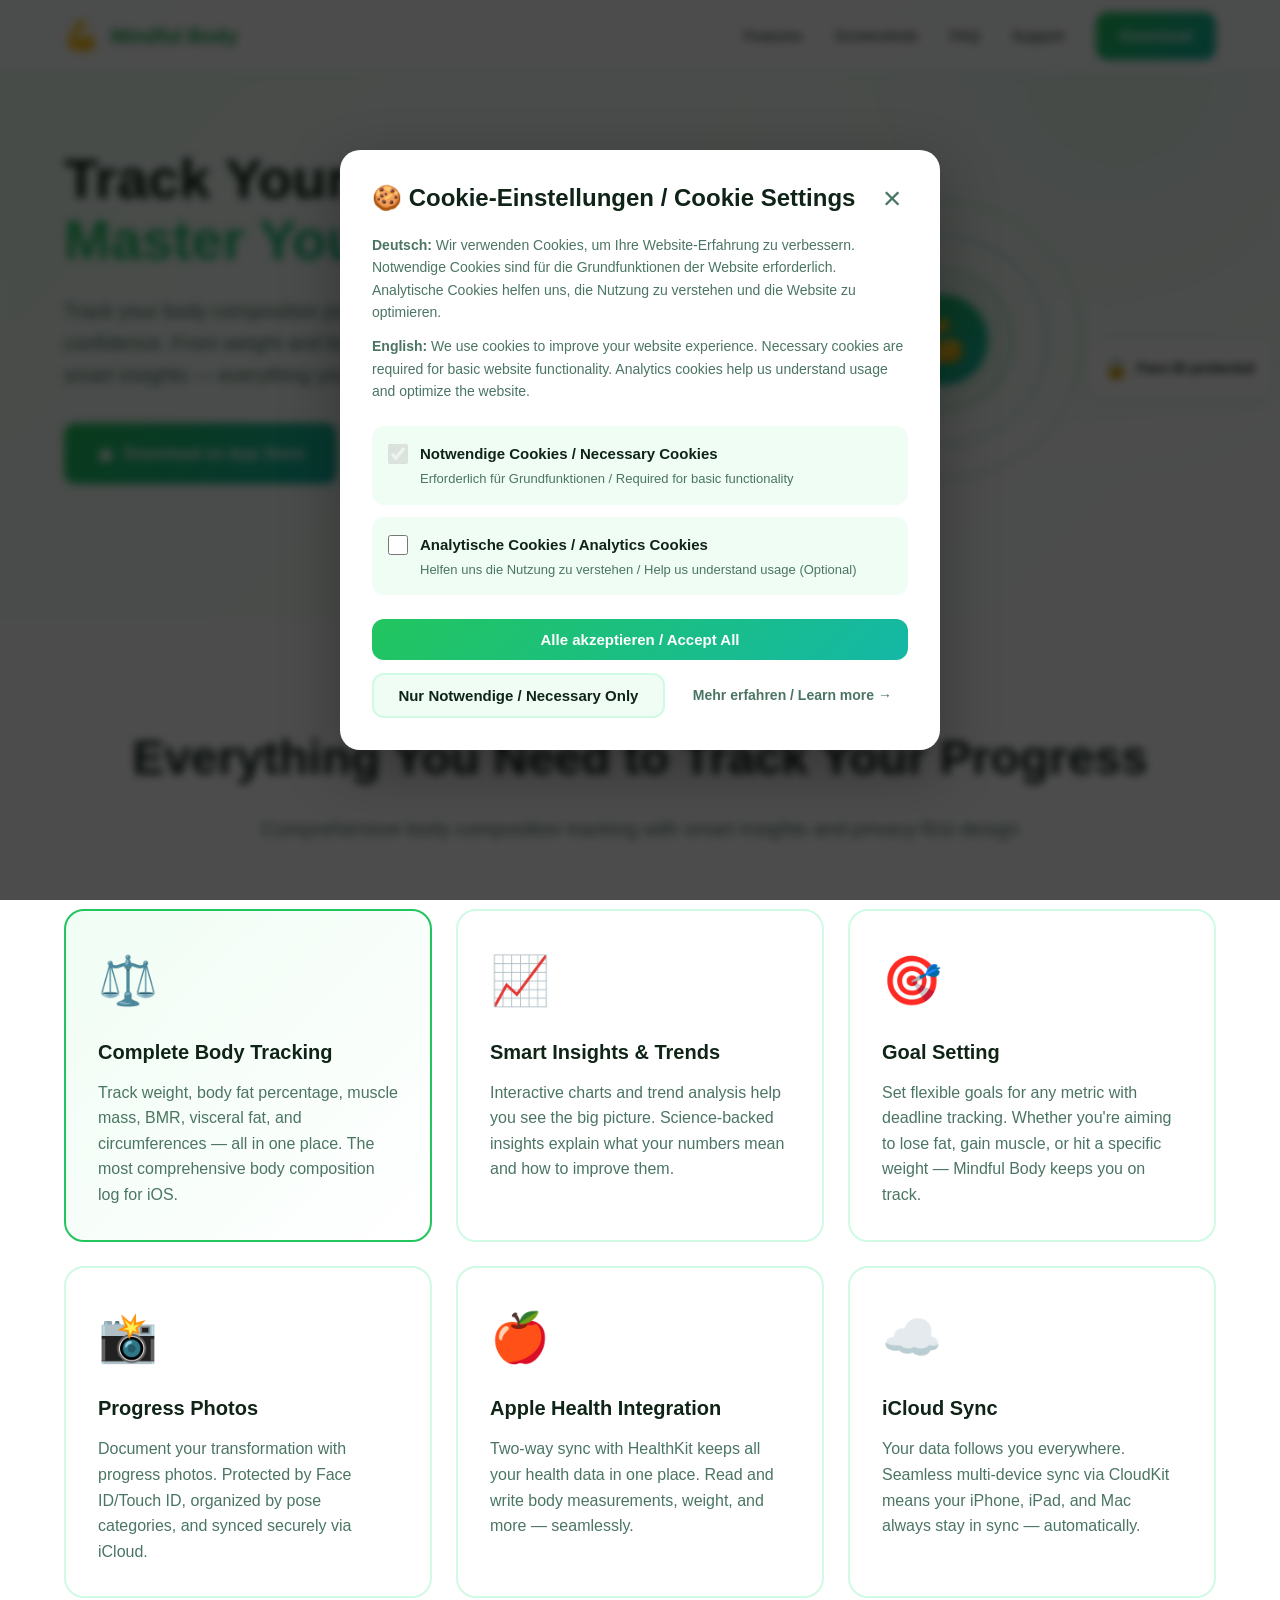
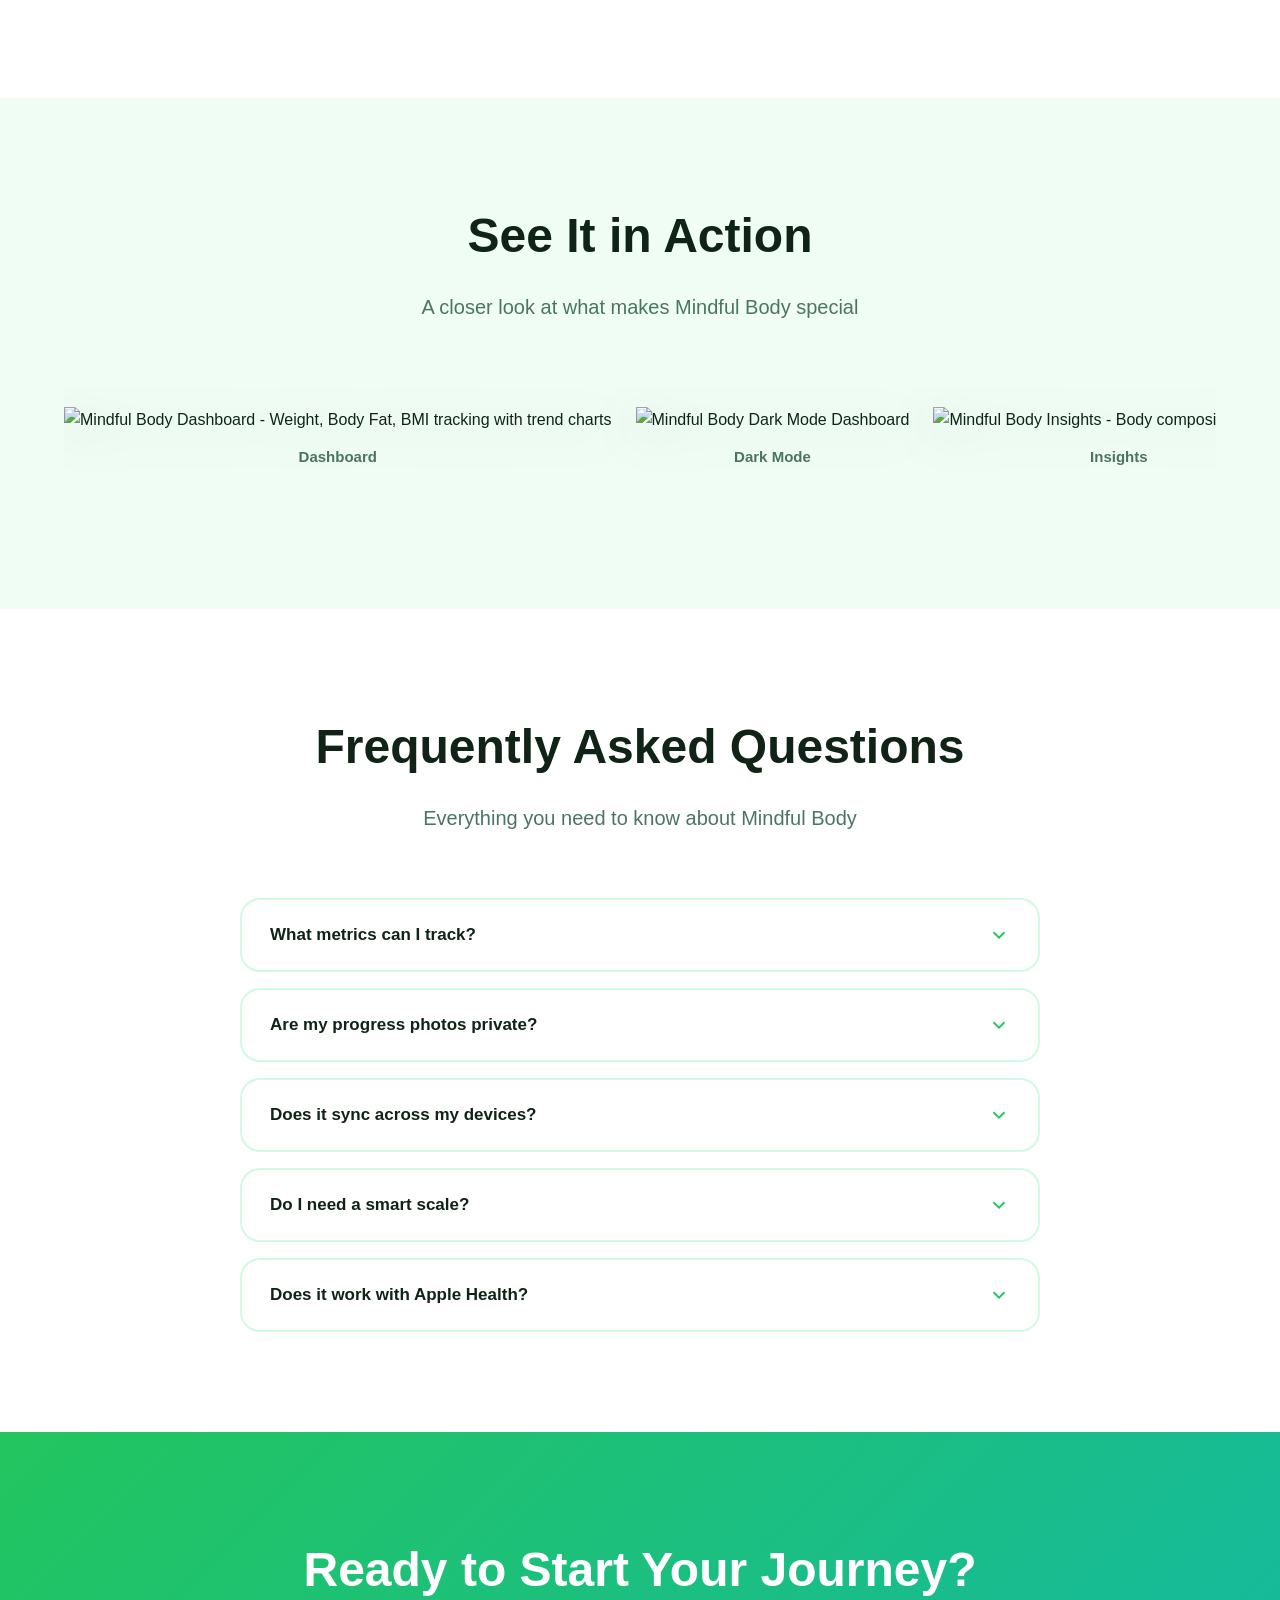
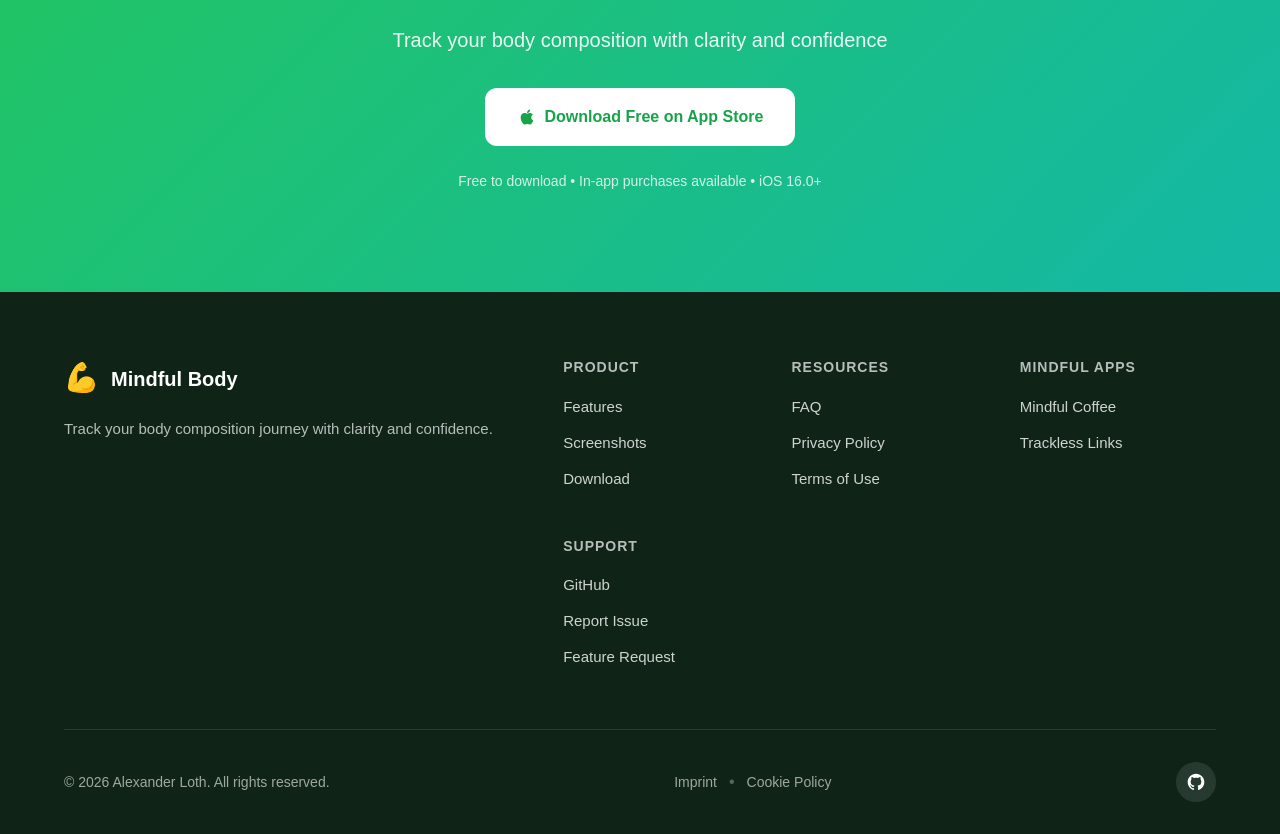
==== docs/index.html @ b42eee4e "Fix landing page screenshots: use raw.githubusercontent.com URLs" ====
<!DOCTYPE html>
<html lang="en">
<head>
    <meta charset="UTF-8">
    <meta name="viewport" content="width=device-width, initial-scale=1.0">
    <meta name="description" content="Mindful Body - Track your body composition journey with clarity and confidence. Weight, body fat, muscle mass, progress photos, and Apple Health integration for iOS.">
    <meta name="keywords" content="body composition tracker, weight tracker, body fat tracker, muscle mass, BMR, visceral fat, progress photos, Apple Health, HealthKit, iOS app, fitness app">
    <meta name="author" content="Alexander Loth">
    
    <!-- Open Graph / Facebook -->
    <meta property="og:type" content="website">
    <meta property="og:url" content="https://github.com/aloth/mindful-body">
    <meta property="og:title" content="Mindful Body - Body Composition Tracker for iOS">
    <meta property="og:description" content="Track your body composition journey with clarity and confidence. Weight, body fat, muscle mass, progress photos, and Apple Health integration.">
    
    <!-- Twitter -->
    <meta property="twitter:card" content="summary_large_image">
    <meta property="twitter:url" content="https://github.com/aloth/mindful-body">
    <meta property="twitter:title" content="Mindful Body - Body Composition Tracker for iOS">
    <meta property="twitter:description" content="Track your body composition journey with clarity and confidence.">
    
    <!-- Apple -->
    <meta name="apple-mobile-web-app-capable" content="yes">
    <meta name="apple-mobile-web-app-status-bar-style" content="black-translucent">
    
    <title>Mindful Body - Body Composition Tracker for iOS</title>
    
    <link rel="stylesheet" href="styles.css">
</head>
<body>
    <!-- Navigation -->
    <nav class="navbar">
        <div class="container">
            <div class="nav-content">
                <div class="logo">
                    <span class="logo-icon">💪</span>
                    <span class="logo-text">Mindful Body</span>
                </div>
                <div class="nav-links">
                    <a href="#features" class="nav-link">Features</a>
                    <a href="#screenshots" class="nav-link">Screenshots</a>
                    <a href="#faq" class="nav-link">FAQ</a>
                    <a href="https://github.com/aloth/mindful-body/issues" class="nav-link" target="_blank">Support</a>
                    <a href="https://apps.apple.com/app/id6760477510" class="btn-primary" target="_blank">
                        Download
                    </a>
                </div>
                <button class="mobile-menu-toggle" aria-label="Toggle menu">
                    <span></span>
                    <span></span>
                    <span></span>
                </button>
            </div>
        </div>
    </nav>

    <!-- Hero Section -->
    <section class="hero">
        <div class="container">
            <div class="hero-content">
                <div class="hero-text">
                    <h1 class="hero-title">
                        Track Your Body,<br>
                        <span class="gradient-text">Master Your Health</span>
                    </h1>
                    <p class="hero-subtitle">
                        Track your body composition journey with clarity and confidence. From weight and body fat to progress photos and smart insights — everything you need to reach your goals.
                    </p>
                    <div class="hero-buttons">
                        <a href="https://apps.apple.com/app/id6760477510" class="btn-primary btn-large" target="_blank">
                            <svg class="apple-icon" viewBox="0 0 24 24" fill="currentColor">
                                <path d="M17.05 20.28c-.98.95-2.05.88-3.08.4-1.09-.5-2.08-.48-3.24 0-1.44.62-2.2.44-3.06-.4C2.79 15.25 3.51 7.59 9.05 7.31c1.35.07 2.29.74 3.08.8 1.18-.24 2.31-.93 3.57-.84 1.51.12 2.65.72 3.4 1.8-3.12 1.87-2.38 5.98.48 7.13-.57 1.5-1.31 2.99-2.54 4.09l.01-.01zM12.03 7.25c-.15-2.23 1.66-4.07 3.74-4.25.29 2.58-2.34 4.5-3.74 4.25z"/>
                            </svg>
                            Download on App Store
                        </a>
                        <a href="https://github.com/aloth/mindful-body" class="btn-secondary btn-large" target="_blank">
                            <svg class="github-icon" viewBox="0 0 24 24" fill="currentColor">
                                <path d="M12 2C6.477 2 2 6.477 2 12c0 4.42 2.865 8.17 6.839 9.49.5.092.682-.217.682-.482 0-.237-.008-.866-.013-1.7-2.782.603-3.369-1.34-3.369-1.34-.454-1.156-1.11-1.463-1.11-1.463-.908-.62.069-.608.069-.608 1.003.07 1.531 1.03 1.531 1.03.892 1.529 2.341 1.087 2.91.831.092-.646.35-1.086.636-1.336-2.22-.253-4.555-1.11-4.555-4.943 0-1.091.39-1.984 1.029-2.683-.103-.253-.446-1.27.098-2.647 0 0 .84-.269 2.75 1.025A9.578 9.578 0 0112 6.836c.85.004 1.705.114 2.504.336 1.909-1.294 2.747-1.025 2.747-1.025.546 1.377.203 2.394.1 2.647.64.699 1.028 1.592 1.028 2.683 0 3.842-2.339 4.687-4.566 4.935.359.309.678.919.678 1.852 0 1.336-.012 2.415-.012 2.743 0 .267.18.578.688.48C19.138 20.167 22 16.418 22 12c0-5.523-4.477-10-10-10z"/>
                            </svg>
                            View on GitHub
                        </a>
                    </div>
                </div>
                <div class="hero-visual">
                    <div class="hero-graphic">
                        <div class="graphic-ring ring-1"></div>
                        <div class="graphic-ring ring-2"></div>
                        <div class="graphic-ring ring-3"></div>
                        <div class="graphic-center">
                            <span class="graphic-emoji">💪</span>
                        </div>
                    </div>
                    <div class="floating-badge badge-1">
                        <span class="badge-icon">📊</span>
                        <span class="badge-text">Real-time tracking</span>
                    </div>
                    <div class="floating-badge badge-2">
                        <span class="badge-icon">🔒</span>
                        <span class="badge-text">Face ID protected</span>
                    </div>
                    <div class="floating-badge badge-3">
                        <span class="badge-icon">☁️</span>
                        <span class="badge-text">iCloud sync</span>
                    </div>
                </div>
            </div>
        </div>
    </section>

    <!-- Features Section -->
    <section id="features" class="features">
        <div class="container">
            <div class="section-header">
                <h2 class="section-title">Everything You Need to Track Your Progress</h2>
                <p class="section-subtitle">Comprehensive body composition tracking with smart insights and privacy-first design</p>
            </div>
            
            <div class="features-grid">
                <div class="feature-card featured">
                    <div class="feature-icon">⚖️</div>
                    <h3 class="feature-title">Complete Body Tracking</h3>
                    <p class="feature-description">Track weight, body fat percentage, muscle mass, BMR, visceral fat, and circumferences — all in one place. The most comprehensive body composition log for iOS.</p>
                </div>
                
                <div class="feature-card">
                    <div class="feature-icon">📈</div>
                    <h3 class="feature-title">Smart Insights & Trends</h3>
                    <p class="feature-description">Interactive charts and trend analysis help you see the big picture. Science-backed insights explain what your numbers mean and how to improve them.</p>
                </div>
                
                <div class="feature-card">
                    <div class="feature-icon">🎯</div>
                    <h3 class="feature-title">Goal Setting</h3>
                    <p class="feature-description">Set flexible goals for any metric with deadline tracking. Whether you're aiming to lose fat, gain muscle, or hit a specific weight — Mindful Body keeps you on track.</p>
                </div>
                
                <div class="feature-card">
                    <div class="feature-icon">📸</div>
                    <h3 class="feature-title">Progress Photos</h3>
                    <p class="feature-description">Document your transformation with progress photos. Protected by Face ID/Touch ID, organized by pose categories, and synced securely via iCloud.</p>
                </div>
                
                <div class="feature-card">
                    <div class="feature-icon">🍎</div>
                    <h3 class="feature-title">Apple Health Integration</h3>
                    <p class="feature-description">Two-way sync with HealthKit keeps all your health data in one place. Read and write body measurements, weight, and more — seamlessly.</p>
                </div>
                
                <div class="feature-card">
                    <div class="feature-icon">☁️</div>
                    <h3 class="feature-title">iCloud Sync</h3>
                    <p class="feature-description">Your data follows you everywhere. Seamless multi-device sync via CloudKit means your iPhone, iPad, and Mac always stay in sync — automatically.</p>
                </div>
            </div>
        </div>
    </section>

    <!-- Screenshots Section -->
    <section id="screenshots" class="screenshots">
        <div class="container">
            <div class="section-header">
                <h2 class="section-title">See It in Action</h2>
                <p class="section-subtitle">A closer look at what makes Mindful Body special</p>
            </div>
            
            <div class="screenshots-gallery">
                <div class="screenshot-item">
                    <img src="https://raw.githubusercontent.com/aloth/mindful-body/main/screenshots/mindful-body-dashboard-weight-body-fat-bmi-tracking.png" alt="Mindful Body Dashboard - Weight, Body Fat, BMI tracking with trend charts" loading="lazy">
                    <p class="screenshot-caption">Dashboard</p>
                </div>
                <div class="screenshot-item">
                    <img src="https://raw.githubusercontent.com/aloth/mindful-body/main/screenshots/mindful-body-dark-mode-dashboard-trend-charts.png" alt="Mindful Body Dark Mode Dashboard" loading="lazy">
                    <p class="screenshot-caption">Dark Mode</p>
                </div>
                <div class="screenshot-item">
                    <img src="https://raw.githubusercontent.com/aloth/mindful-body/main/screenshots/mindful-body-insights-body-composition-analysis.png" alt="Mindful Body Insights - Body composition analysis" loading="lazy">
                    <p class="screenshot-caption">Insights</p>
                </div>
                <div class="screenshot-item">
                    <img src="https://raw.githubusercontent.com/aloth/mindful-body/main/screenshots/mindful-body-log-weight-muscle-mass-circumferences.png" alt="Mindful Body Log - Track weight, body fat, muscle mass" loading="lazy">
                    <p class="screenshot-caption">Log</p>
                </div>
                <div class="screenshot-item">
                    <img src="https://raw.githubusercontent.com/aloth/mindful-body/main/screenshots/mindful-body-progress-photos-face-id-protected.png" alt="Mindful Body Progress Photos - Face ID protected" loading="lazy">
                    <p class="screenshot-caption">Progress</p>
                </div>
                <div class="screenshot-item">
                    <img src="https://raw.githubusercontent.com/aloth/mindful-body/main/screenshots/mindful-body-goals-target-tracking-achievements.png" alt="Mindful Body Goals - Set and track targets" loading="lazy">
                    <p class="screenshot-caption">Goals</p>
                </div>
            </div>
        </div>
    </section>

    <!-- FAQ Section -->
    <section id="faq" class="faq">
        <div class="container">
            <div class="section-header">
                <h2 class="section-title">Frequently Asked Questions</h2>
                <p class="section-subtitle">Everything you need to know about Mindful Body</p>
            </div>
            
            <div class="faq-list">
                <div class="faq-item">
                    <button class="faq-question" aria-expanded="false">
                        <span>What metrics can I track?</span>
                        <svg class="faq-icon" viewBox="0 0 24 24" fill="none" stroke="currentColor" stroke-width="2">
                            <path d="M6 9l6 6 6-6"/>
                        </svg>
                    </button>
                    <div class="faq-answer">
                        <p>Mindful Body supports a comprehensive set of body metrics: <strong>weight</strong>, <strong>body fat percentage</strong>, <strong>muscle mass</strong>, <strong>BMR (Basal Metabolic Rate)</strong>, <strong>visceral fat level</strong>, and <strong>body circumferences</strong> (waist, hips, chest, arms, legs, and more). You can log as many or as few as you like — the app works with any smart scale or manual entry.</p>
                    </div>
                </div>
                
                <div class="faq-item">
                    <button class="faq-question" aria-expanded="false">
                        <span>Are my progress photos private?</span>
                        <svg class="faq-icon" viewBox="0 0 24 24" fill="none" stroke="currentColor" stroke-width="2">
                            <path d="M6 9l6 6 6-6"/>
                        </svg>
                    </button>
                    <div class="faq-answer">
                        <p>Absolutely. Progress photos are protected by <strong>Face ID or Touch ID</strong> — you need to authenticate to view them. Photos are stored securely on your device and synced via your private iCloud account (CloudKit). They are <strong>never shared with third parties</strong> and never leave your personal iCloud storage.</p>
                    </div>
                </div>
                
                <div class="faq-item">
                    <button class="faq-question" aria-expanded="false">
                        <span>Does it sync across my devices?</span>
                        <svg class="faq-icon" viewBox="0 0 24 24" fill="none" stroke="currentColor" stroke-width="2">
                            <path d="M6 9l6 6 6-6"/>
                        </svg>
                    </button>
                    <div class="faq-answer">
                        <p>Yes! Mindful Body uses <strong>iCloud / CloudKit</strong> for seamless multi-device sync. All your measurements, goals, and photos stay in sync across your iPhone, iPad, and Mac automatically — as long as you're signed into the same Apple ID.</p>
                    </div>
                </div>
                
                <div class="faq-item">
                    <button class="faq-question" aria-expanded="false">
                        <span>Do I need a smart scale?</span>
                        <svg class="faq-icon" viewBox="0 0 24 24" fill="none" stroke="currentColor" stroke-width="2">
                            <path d="M6 9l6 6 6-6"/>
                        </svg>
                    </button>
                    <div class="faq-answer">
                        <p>No smart scale required! You can <strong>manually enter</strong> any metric directly in the app. If you do have a smart scale that syncs with Apple Health, Mindful Body can automatically read those measurements via HealthKit integration — making logging effortless.</p>
                    </div>
                </div>
                
                <div class="faq-item">
                    <button class="faq-question" aria-expanded="false">
                        <span>Does it work with Apple Health?</span>
                        <svg class="faq-icon" viewBox="0 0 24 24" fill="none" stroke="currentColor" stroke-width="2">
                            <path d="M6 9l6 6 6-6"/>
                        </svg>
                    </button>
                    <div class="faq-answer">
                        <p>Yes — Mindful Body has <strong>two-way HealthKit integration</strong>. It reads body measurements from Apple Health (great if your scale syncs there) and writes your logged data back to Apple Health, keeping your health ecosystem complete and up to date.</p>
                    </div>
                </div>
            </div>
        </div>
    </section>

    <!-- CTA Section -->
    <section class="cta">
        <div class="container">
            <div class="cta-content">
                <h2 class="cta-title">Ready to Start Your Journey?</h2>
                <p class="cta-subtitle">Track your body composition with clarity and confidence</p>
                <div class="cta-buttons">
                    <a href="https://apps.apple.com/app/id6760477510" class="btn-primary btn-large" target="_blank">
                        <svg class="apple-icon" viewBox="0 0 24 24" fill="currentColor">
                            <path d="M17.05 20.28c-.98.95-2.05.88-3.08.4-1.09-.5-2.08-.48-3.24 0-1.44.62-2.2.44-3.06-.4C2.79 15.25 3.51 7.59 9.05 7.31c1.35.07 2.29.74 3.08.8 1.18-.24 2.31-.93 3.57-.84 1.51.12 2.65.72 3.4 1.8-3.12 1.87-2.38 5.98.48 7.13-.57 1.5-1.31 2.99-2.54 4.09l.01-.01zM12.03 7.25c-.15-2.23 1.66-4.07 3.74-4.25.29 2.58-2.34 4.5-3.74 4.25z"/>
                        </svg>
                        Download Free on App Store
                    </a>
                </div>
                <p class="cta-note">Free to download • In-app purchases available • iOS 16.0+</p>
            </div>
        </div>
    </section>

    <!-- Footer -->
    <footer class="footer">
        <div class="container">
            <div class="footer-content">
                <div class="footer-brand">
                    <div class="footer-logo">
                        <span class="logo-icon">💪</span>
                        <span class="logo-text">Mindful Body</span>
                    </div>
                    <p class="footer-description">
                        Track your body composition journey with clarity and confidence.
                    </p>
                </div>
                
                <div class="footer-links">
                    <div class="footer-column">
                        <h4 class="footer-heading">Product</h4>
                        <a href="#features" class="footer-link">Features</a>
                        <a href="#screenshots" class="footer-link">Screenshots</a>
                        <a href="https://apps.apple.com/app/id6760477510" class="footer-link" target="_blank">Download</a>
                    </div>
                    
                    <div class="footer-column">
                        <h4 class="footer-heading">Resources</h4>
                        <a href="https://github.com/aloth/mindful-body/blob/main/FAQ.md" class="footer-link" target="_blank">FAQ</a>
                        <a href="https://github.com/aloth/mindful-body/blob/main/privacy_policy.md" class="footer-link" target="_blank">Privacy Policy</a>
                        <a href="https://github.com/aloth/mindful-body/blob/main/terms.md" class="footer-link" target="_blank">Terms of Use</a>
                    </div>
                    
                    <div class="footer-column">
                        <h4 class="footer-heading">Mindful Apps</h4>
                        <a href="https://github.com/aloth/mindful-coffee" class="footer-link" target="_blank">Mindful Coffee</a>
                        <a href="https://github.com/aloth/trackless-links" class="footer-link" target="_blank">Trackless Links</a>
                    </div>

                    <div class="footer-column">
                        <h4 class="footer-heading">Support</h4>
                        <a href="https://github.com/aloth/mindful-body" class="footer-link" target="_blank">GitHub</a>
                        <a href="https://github.com/aloth/mindful-body/issues" class="footer-link" target="_blank">Report Issue</a>
                        <a href="https://github.com/aloth/mindful-body/issues" class="footer-link" target="_blank">Feature Request</a>
                    </div>
                </div>
            </div>
            
            <div class="footer-bottom">
                <p class="footer-copyright">© 2026 Alexander Loth. All rights reserved.</p>
                <div class="footer-legal">
                    <a href="https://alexloth.com/impressum/" class="footer-link" target="_blank">Imprint</a>
                    <span class="footer-separator">•</span>
                    <a href="https://alexloth.com/cookie-policy-eu/" class="footer-link" target="_blank">Cookie Policy</a>
                </div>
                <div class="footer-social">
                    <a href="https://github.com/aloth/mindful-body" class="social-link" target="_blank" aria-label="GitHub">
                        <svg viewBox="0 0 24 24" fill="currentColor">
                            <path d="M12 2C6.477 2 2 6.477 2 12c0 4.42 2.865 8.17 6.839 9.49.5.092.682-.217.682-.482 0-.237-.008-.866-.013-1.7-2.782.603-3.369-1.34-3.369-1.34-.454-1.156-1.11-1.463-1.11-1.463-.908-.62.069-.608.069-.608 1.003.07 1.531 1.03 1.531 1.03.892 1.529 2.341 1.087 2.91.831.092-.646.35-1.086.636-1.336-2.22-.253-4.555-1.11-4.555-4.943 0-1.091.39-1.984 1.029-2.683-.103-.253-.446-1.27.098-2.647 0 0 .84-.269 2.75 1.025A9.578 9.578 0 0112 6.836c.85.004 1.705.114 2.504.336 1.909-1.294 2.747-1.025 2.747-1.025.546 1.377.203 2.394.1 2.647.64.699 1.028 1.592 1.028 2.683 0 3.842-2.339 4.687-4.566 4.935.359.309.678.919.678 1.852 0 1.336-.012 2.415-.012 2.743 0 .267.18.578.688.48C19.138 20.167 22 16.418 22 12c0-5.523-4.477-10-10-10z"/>
                        </svg>
                    </a>
                </div>
            </div>
        </div>
    </footer>

    <!-- Cookie Consent Banner (GDPR/TTDSG compliant) -->
    <div id="cookie-consent-banner" class="cookie-banner" style="display: none;">
        <div class="cookie-backdrop"></div>
        <div class="cookie-content">
            <div class="cookie-header">
                <h3 class="cookie-title">🍪 Cookie-Einstellungen / Cookie Settings</h3>
                <button class="cookie-close" onclick="closeCookieBanner()" aria-label="Close">×</button>
            </div>
            
            <div class="cookie-description">
                <p><strong>Deutsch:</strong> Wir verwenden Cookies, um Ihre Website-Erfahrung zu verbessern. Notwendige Cookies sind für die Grundfunktionen der Website erforderlich. Analytische Cookies helfen uns, die Nutzung zu verstehen und die Website zu optimieren.</p>
                <p><strong>English:</strong> We use cookies to improve your website experience. Necessary cookies are required for basic website functionality. Analytics cookies help us understand usage and optimize the website.</p>
            </div>
            
            <div class="cookie-options">
                <div class="cookie-option">
                    <label class="cookie-label">
                        <input type="checkbox" id="necessary-cookies" checked disabled>
                        <div class="cookie-option-content">
                            <span class="cookie-option-title">Notwendige Cookies / Necessary Cookies</span>
                            <span class="cookie-option-desc">Erforderlich für Grundfunktionen / Required for basic functionality</span>
                        </div>
                    </label>
                </div>
                
                <div class="cookie-option">
                    <label class="cookie-label">
                        <input type="checkbox" id="analytics-cookies">
                        <div class="cookie-option-content">
                            <span class="cookie-option-title">Analytische Cookies / Analytics Cookies</span>
                            <span class="cookie-option-desc">Helfen uns die Nutzung zu verstehen / Help us understand usage (Optional)</span>
                        </div>
                    </label>
                </div>
            </div>
            
            <div class="cookie-buttons">
                <button onclick="acceptAllCookies()" class="btn-primary cookie-btn">
                    Alle akzeptieren / Accept All
                </button>
                <button onclick="acceptNecessaryOnly()" class="btn-secondary cookie-btn">
                    Nur Notwendige / Necessary Only
                </button>
                <a href="https://alexloth.com/cookie-policy-eu/" target="_blank" class="btn-text cookie-btn">
                    Mehr erfahren / Learn more →
                </a>
            </div>
        </div>
    </div>

    <script src="script.js"></script>
</body>
</html>
---- docs/styles.css ----
/* Reset and Base Styles */
* {
    margin: 0;
    padding: 0;
    box-sizing: border-box;
}

/* Self-hosted fonts for GDPR compliance */
@font-face {
    font-family: 'Inter';
    src: url('fonts/Inter-Regular.woff2') format('woff2');
    font-weight: 400;
    font-style: normal;
    font-display: swap;
}

@font-face {
    font-family: 'Inter';
    src: url('fonts/Inter-Medium.woff2') format('woff2');
    font-weight: 500;
    font-style: normal;
    font-display: swap;
}

@font-face {
    font-family: 'Inter';
    src: url('fonts/Inter-SemiBold.woff2') format('woff2');
    font-weight: 600;
    font-style: normal;
    font-display: swap;
}

@font-face {
    font-family: 'Inter';
    src: url('fonts/Inter-Bold.woff2') format('woff2');
    font-weight: 700;
    font-style: normal;
    font-display: swap;
}

:root {
    --color-primary: #22c55e;
    --color-primary-light: #4ade80;
    --color-primary-dark: #16a34a;
    --color-secondary: #14b8a6;
    --color-secondary-dark: #0d9488;
    --color-accent: #10b981;
    --color-bg: #FFFFFF;
    --color-bg-alt: #F0FDF4;
    --color-text: #0f2417;
    --color-text-light: #4b7563;
    --color-border: #D1FAE5;
    --color-success: #22c55e;
    --font-primary: 'Inter', -apple-system, BlinkMacSystemFont, 'Segoe UI', sans-serif;
    --shadow-sm: 0 2px 8px rgba(34, 197, 94, 0.08);
    --shadow-md: 0 4px 16px rgba(34, 197, 94, 0.12);
    --shadow-lg: 0 8px 32px rgba(34, 197, 94, 0.16);
    --radius-sm: 8px;
    --radius-md: 12px;
    --radius-lg: 20px;
    --transition: all 0.3s cubic-bezier(0.4, 0, 0.2, 1);
}

body {
    font-family: var(--font-primary);
    color: var(--color-text);
    background: var(--color-bg);
    line-height: 1.6;
    overflow-x: hidden;
}

.container {
    max-width: 1200px;
    margin: 0 auto;
    padding: 0 24px;
}

/* Navigation */
.navbar {
    position: fixed;
    top: 0;
    left: 0;
    right: 0;
    background: rgba(255, 255, 255, 0.8);
    backdrop-filter: blur(20px);
    -webkit-backdrop-filter: blur(20px);
    border-bottom: 1px solid var(--color-border);
    z-index: 1000;
    transition: var(--transition);
}

.navbar.scrolled {
    background: rgba(255, 255, 255, 0.95);
    box-shadow: var(--shadow-sm);
}

.nav-content {
    display: flex;
    align-items: center;
    justify-content: space-between;
    height: 72px;
}

.logo {
    display: flex;
    align-items: center;
    gap: 12px;
    font-size: 20px;
    font-weight: 700;
    color: var(--color-primary-dark);
    text-decoration: none;
}

.logo-icon {
    font-size: 28px;
}

.nav-links {
    display: flex;
    align-items: center;
    gap: 32px;
}

.nav-link {
    color: var(--color-text);
    text-decoration: none;
    font-weight: 500;
    font-size: 15px;
    transition: var(--transition);
}

.nav-link:hover {
    color: var(--color-primary-dark);
}

.mobile-menu-toggle {
    display: none;
    flex-direction: column;
    gap: 5px;
    background: none;
    border: none;
    cursor: pointer;
    padding: 8px;
}

.mobile-menu-toggle span {
    display: block;
    width: 24px;
    height: 2px;
    background: var(--color-text);
    border-radius: 2px;
    transition: var(--transition);
}

/* Buttons */
.btn-primary,
.btn-secondary,
.btn-text {
    display: inline-flex;
    align-items: center;
    justify-content: center;
    gap: 8px;
    padding: 12px 24px;
    border-radius: var(--radius-md);
    font-weight: 600;
    font-size: 15px;
    text-decoration: none;
    transition: var(--transition);
    cursor: pointer;
    border: none;
}

.btn-primary {
    background: linear-gradient(135deg, var(--color-primary) 0%, var(--color-secondary) 100%);
    color: white;
}

.btn-primary:hover {
    background: linear-gradient(135deg, var(--color-primary-dark) 0%, var(--color-secondary-dark) 100%);
    transform: translateY(-2px);
    box-shadow: var(--shadow-md);
}

.btn-secondary {
    background: var(--color-bg-alt);
    color: var(--color-text);
    border: 2px solid var(--color-border);
}

.btn-secondary:hover {
    background: white;
    border-color: var(--color-primary);
    color: var(--color-primary-dark);
}

.btn-text {
    background: none;
    color: var(--color-primary-dark);
    padding: 12px 0;
}

.btn-text:hover {
    color: var(--color-secondary-dark);
}

.btn-large {
    padding: 16px 32px;
    font-size: 16px;
}

.apple-icon,
.github-icon {
    width: 20px;
    height: 20px;
}

/* Hero Section */
.hero {
    padding: 140px 0 80px;
    background: linear-gradient(135deg, var(--color-bg-alt) 0%, var(--color-bg) 100%);
    position: relative;
    overflow: hidden;
}

.hero::before {
    content: '';
    position: absolute;
    top: -50%;
    right: -20%;
    width: 800px;
    height: 800px;
    background: radial-gradient(circle, rgba(34, 197, 94, 0.07) 0%, transparent 70%);
    border-radius: 50%;
}

.hero-content {
    display: grid;
    grid-template-columns: 1fr 1fr;
    gap: 60px;
    align-items: center;
}

.hero-title {
    font-size: 56px;
    font-weight: 800;
    line-height: 1.1;
    margin-bottom: 24px;
    color: var(--color-text);
}

.gradient-text {
    background: linear-gradient(135deg, var(--color-primary) 0%, var(--color-secondary) 100%);
    -webkit-background-clip: text;
    -webkit-text-fill-color: transparent;
    background-clip: text;
}

.hero-subtitle {
    font-size: 20px;
    color: var(--color-text-light);
    margin-bottom: 32px;
    line-height: 1.6;
}

.hero-buttons {
    display: flex;
    gap: 16px;
    margin-bottom: 48px;
    flex-wrap: wrap;
}

/* Hero Visual - Animated Graphic */
.hero-visual {
    position: relative;
    display: flex;
    justify-content: center;
    align-items: center;
    min-height: 400px;
}

.hero-graphic {
    position: relative;
    width: 280px;
    height: 280px;
    display: flex;
    align-items: center;
    justify-content: center;
}

.graphic-ring {
    position: absolute;
    border-radius: 50%;
    border: 2px solid;
    animation: rotate 12s linear infinite;
}

.ring-1 {
    width: 280px;
    height: 280px;
    border-color: rgba(34, 197, 94, 0.25);
    animation-duration: 16s;
}

.ring-2 {
    width: 210px;
    height: 210px;
    border-color: rgba(20, 184, 166, 0.3);
    animation-duration: 12s;
    animation-direction: reverse;
}

.ring-3 {
    width: 140px;
    height: 140px;
    border-color: rgba(34, 197, 94, 0.4);
    animation-duration: 8s;
}

@keyframes rotate {
    from { transform: rotate(0deg); }
    to { transform: rotate(360deg); }
}

.graphic-center {
    width: 90px;
    height: 90px;
    background: linear-gradient(135deg, var(--color-primary) 0%, var(--color-secondary) 100%);
    border-radius: 50%;
    display: flex;
    align-items: center;
    justify-content: center;
    box-shadow: 0 0 40px rgba(34, 197, 94, 0.35);
    animation: pulse-glow 3s ease-in-out infinite;
    z-index: 1;
}

.graphic-emoji {
    font-size: 40px;
}

@keyframes pulse-glow {
    0%, 100% { box-shadow: 0 0 40px rgba(34, 197, 94, 0.35); transform: scale(1); }
    50% { box-shadow: 0 0 60px rgba(34, 197, 94, 0.55); transform: scale(1.05); }
}

.floating-badge {
    position: absolute;
    display: flex;
    align-items: center;
    gap: 8px;
    padding: 12px 16px;
    background: white;
    border-radius: var(--radius-md);
    box-shadow: var(--shadow-md);
    font-size: 14px;
    font-weight: 600;
    animation: bounce 3s ease-in-out infinite;
}

.badge-1 {
    top: 10%;
    left: -10%;
    animation-delay: 0s;
}

.badge-2 {
    top: 50%;
    right: -10%;
    animation-delay: 1s;
}

.badge-3 {
    bottom: 15%;
    left: -5%;
    animation-delay: 2s;
}

@keyframes bounce {
    0%, 100% { transform: translateY(0); }
    50% { transform: translateY(-10px); }
}

.badge-icon {
    font-size: 20px;
}

/* Features Section */
.features {
    padding: 100px 0;
}

.section-header {
    text-align: center;
    margin-bottom: 64px;
}

.section-title {
    font-size: 48px;
    font-weight: 800;
    margin-bottom: 16px;
    color: var(--color-text);
}

.section-subtitle {
    font-size: 20px;
    color: var(--color-text-light);
}

.features-grid {
    display: grid;
    grid-template-columns: repeat(auto-fit, minmax(320px, 1fr));
    gap: 24px;
}

.feature-card {
    background: white;
    padding: 32px;
    border-radius: var(--radius-lg);
    border: 2px solid var(--color-border);
    transition: var(--transition);
    position: relative;
}

.feature-card:hover {
    transform: translateY(-8px);
    box-shadow: var(--shadow-lg);
    border-color: var(--color-primary);
}

.feature-card.featured {
    background: linear-gradient(135deg, var(--color-bg-alt) 0%, white 100%);
    border-color: var(--color-primary);
}

.feature-icon {
    font-size: 48px;
    margin-bottom: 16px;
}

.feature-title {
    font-size: 20px;
    font-weight: 700;
    margin-bottom: 12px;
    color: var(--color-text);
}

.feature-description {
    color: var(--color-text-light);
    line-height: 1.6;
}

/* Screenshots Section */
.screenshots {
    padding: 100px 0;
    background: var(--color-bg-alt);
}

.screenshots-gallery {
    display: flex;
    gap: 24px;
    overflow-x: auto;
    scroll-snap-type: x mandatory;
    padding: 20px 0 40px;
    -webkit-overflow-scrolling: touch;
}

.screenshots-gallery::-webkit-scrollbar {
    height: 8px;
}

.screenshots-gallery::-webkit-scrollbar-track {
    background: var(--color-border);
    border-radius: 4px;
}

.screenshots-gallery::-webkit-scrollbar-thumb {
    background: var(--color-primary);
    border-radius: 4px;
}

.screenshot-item {
    flex: 0 0 auto;
    scroll-snap-align: center;
    text-align: center;
}

.screenshot-item img {
    width: 260px;
    height: auto;
    filter: drop-shadow(0 8px 24px rgba(0, 0, 0, 0.15));
    transition: transform 0.3s ease;
}

.screenshot-item img:hover {
    transform: scale(1.03);
}

.screenshot-caption {
    margin-top: 12px;
    font-size: 15px;
    font-weight: 600;
    color: var(--color-text-light);
}

/* FAQ Section */
.faq {
    padding: 100px 0;
}

.faq-list {
    max-width: 800px;
    margin: 0 auto;
    display: flex;
    flex-direction: column;
    gap: 16px;
}

.faq-item {
    background: white;
    border: 2px solid var(--color-border);
    border-radius: var(--radius-lg);
    overflow: hidden;
    transition: var(--transition);
}

.faq-item:hover {
    border-color: var(--color-primary);
    box-shadow: var(--shadow-sm);
}

.faq-item.open {
    border-color: var(--color-primary);
    box-shadow: var(--shadow-md);
}

.faq-question {
    width: 100%;
    display: flex;
    align-items: center;
    justify-content: space-between;
    padding: 24px 28px;
    background: none;
    border: none;
    cursor: pointer;
    text-align: left;
    font-size: 17px;
    font-weight: 600;
    color: var(--color-text);
    gap: 16px;
    transition: var(--transition);
}

.faq-question:hover {
    color: var(--color-primary-dark);
}

.faq-icon {
    width: 22px;
    height: 22px;
    flex-shrink: 0;
    color: var(--color-primary);
    transition: transform 0.3s ease;
}

.faq-item.open .faq-icon {
    transform: rotate(180deg);
}

.faq-answer {
    display: none;
    padding: 0 28px 24px;
}

.faq-item.open .faq-answer {
    display: block;
}

.faq-answer p {
    color: var(--color-text-light);
    line-height: 1.7;
    font-size: 16px;
}

/* CTA Section */
.cta {
    padding: 100px 0;
    background: linear-gradient(135deg, var(--color-primary) 0%, var(--color-secondary) 100%);
    color: white;
}

.cta-content {
    text-align: center;
    max-width: 800px;
    margin: 0 auto;
}

.cta-title {
    font-size: 48px;
    font-weight: 800;
    margin-bottom: 16px;
}

.cta-subtitle {
    font-size: 20px;
    margin-bottom: 32px;
    opacity: 0.9;
}

.cta-buttons {
    display: flex;
    justify-content: center;
    gap: 16px;
    margin-bottom: 24px;
}

.cta .btn-primary {
    background: white;
    color: var(--color-primary-dark);
}

.cta .btn-primary:hover {
    background: var(--color-bg-alt);
    transform: translateY(-4px);
}

.cta-note {
    font-size: 14px;
    opacity: 0.8;
}

/* Footer */
.footer {
    background: var(--color-text);
    color: white;
    padding: 64px 0 32px;
}

.footer-content {
    display: grid;
    grid-template-columns: 2fr 3fr;
    gap: 64px;
    margin-bottom: 48px;
}

.footer-logo {
    display: flex;
    align-items: center;
    gap: 12px;
    font-size: 20px;
    font-weight: 700;
    margin-bottom: 16px;
}

.footer-description {
    color: rgba(255, 255, 255, 0.7);
    font-size: 15px;
}

.footer-links {
    display: grid;
    grid-template-columns: repeat(3, 1fr);
    gap: 32px;
}

.footer-heading {
    font-size: 14px;
    font-weight: 700;
    text-transform: uppercase;
    letter-spacing: 1px;
    margin-bottom: 16px;
    opacity: 0.7;
}

.footer-link {
    display: block;
    color: rgba(255, 255, 255, 0.8);
    text-decoration: none;
    font-size: 15px;
    margin-bottom: 12px;
    transition: var(--transition);
}

.footer-link:hover {
    color: white;
    padding-left: 4px;
}

.footer-bottom {
    display: flex;
    justify-content: space-between;
    align-items: center;
    padding-top: 32px;
    border-top: 1px solid rgba(255, 255, 255, 0.1);
    gap: 24px;
}

.footer-copyright {
    color: rgba(255, 255, 255, 0.6);
    font-size: 14px;
}

.footer-legal {
    display: flex;
    align-items: center;
    gap: 12px;
}

.footer-legal .footer-link {
    color: rgba(255, 255, 255, 0.6);
    font-size: 14px;
    text-decoration: none;
    transition: var(--transition);
    margin-bottom: 0;
}

.footer-legal .footer-link:hover {
    color: white;
    padding-left: 0;
}

.footer-separator {
    color: rgba(255, 255, 255, 0.3);
    user-select: none;
    display: inline-flex;
    align-items: center;
    justify-content: center;
    line-height: 1;
}

.footer-social {
    display: flex;
    gap: 16px;
}

.social-link {
    width: 40px;
    height: 40px;
    display: flex;
    align-items: center;
    justify-content: center;
    background: rgba(255, 255, 255, 0.1);
    border-radius: 50%;
    color: white;
    transition: var(--transition);
}

.social-link:hover {
    background: rgba(255, 255, 255, 0.2);
    transform: translateY(-2px);
}

.social-link svg {
    width: 20px;
    height: 20px;
}

/* Responsive Design */
@media (max-width: 1024px) {
    .hero-content {
        grid-template-columns: 1fr;
        text-align: center;
    }
    
    .hero-visual {
        order: -1;
        min-height: 320px;
    }
    
    .hero-buttons {
        justify-content: center;
    }
    
    .footer-content {
        grid-template-columns: 1fr;
    }
}

@media (max-width: 768px) {
    .nav-links {
        display: none;
    }
    
    .mobile-menu-toggle {
        display: flex;
    }
    
    .hero-title {
        font-size: 40px;
    }
    
    .section-title {
        font-size: 36px;
    }
    
    .features-grid {
        grid-template-columns: 1fr;
    }
    
    .floating-badge {
        display: none;
    }
    
    .hero-buttons {
        flex-direction: column;
    }
    
    .btn-large {
        width: 100%;
    }
    
    .footer-links {
        grid-template-columns: 1fr;
    }
    
    .footer-bottom {
        flex-direction: column;
        gap: 16px;
        text-align: center;
    }
    
    .footer-legal {
        justify-content: center;
    }
    
    .screenshot-item img {
        width: 200px;
    }
    
    .hero-graphic {
        width: 220px;
        height: 220px;
    }
    
    .ring-1 { width: 220px; height: 220px; }
    .ring-2 { width: 165px; height: 165px; }
    .ring-3 { width: 110px; height: 110px; }
    
    .graphic-center {
        width: 72px;
        height: 72px;
    }
    
    .graphic-emoji {
        font-size: 32px;
    }
}

/* Animations */
@keyframes fadeIn {
    from {
        opacity: 0;
        transform: translateY(20px);
    }
    to {
        opacity: 1;
        transform: translateY(0);
    }
}

.fade-in {
    animation: fadeIn 0.6s ease-out;
}

/* ===================================
   COOKIE CONSENT BANNER (GDPR/TTDSG)
   =================================== */

.cookie-banner {
    position: fixed;
    top: 0;
    left: 0;
    width: 100%;
    height: 100%;
    z-index: 10000;
    display: flex;
    align-items: center;
    justify-content: center;
    padding: 20px;
}

.cookie-backdrop {
    position: absolute;
    top: 0;
    left: 0;
    width: 100%;
    height: 100%;
    background: rgba(0, 0, 0, 0.7);
    backdrop-filter: blur(4px);
    animation: fadeIn 0.3s ease-out;
}

.cookie-content {
    position: relative;
    background: white;
    border-radius: 20px;
    padding: 32px;
    max-width: 600px;
    width: 100%;
    max-height: 90vh;
    overflow-y: auto;
    box-shadow: 0 20px 60px rgba(0, 0, 0, 0.3);
    animation: slideUp 0.4s ease-out;
}

@keyframes slideUp {
    from {
        opacity: 0;
        transform: translateY(40px);
    }
    to {
        opacity: 1;
        transform: translateY(0);
    }
}

.cookie-header {
    display: flex;
    justify-content: space-between;
    align-items: flex-start;
    margin-bottom: 20px;
    gap: 16px;
}

.cookie-title {
    font-size: 24px;
    font-weight: 700;
    color: var(--color-text);
    margin: 0;
    line-height: 1.3;
}

.cookie-close {
    background: transparent;
    border: none;
    font-size: 32px;
    line-height: 1;
    color: var(--color-text-light);
    cursor: pointer;
    padding: 0;
    width: 32px;
    height: 32px;
    display: flex;
    align-items: center;
    justify-content: center;
    border-radius: 8px;
    transition: var(--transition);
    flex-shrink: 0;
}

.cookie-close:hover {
    background: var(--color-bg-alt);
    color: var(--color-text);
}

.cookie-description {
    margin-bottom: 24px;
}

.cookie-description p {
    margin-bottom: 12px;
    font-size: 14px;
    line-height: 1.6;
    color: var(--color-text-light);
}

.cookie-description p:last-child {
    margin-bottom: 0;
}

.cookie-options {
    display: flex;
    flex-direction: column;
    gap: 12px;
    margin-bottom: 24px;
}

.cookie-option {
    background: var(--color-bg-alt);
    border-radius: 12px;
    padding: 16px;
    transition: var(--transition);
}

.cookie-label {
    display: flex;
    align-items: flex-start;
    gap: 12px;
    cursor: pointer;
    width: 100%;
}

.cookie-label input[type="checkbox"] {
    margin-top: 2px;
    width: 20px;
    height: 20px;
    cursor: pointer;
    accent-color: var(--color-primary);
    flex-shrink: 0;
}

.cookie-label input[type="checkbox"]:disabled {
    cursor: not-allowed;
    opacity: 0.6;
}

.cookie-option-content {
    display: flex;
    flex-direction: column;
    gap: 4px;
    flex: 1;
}

.cookie-option-title {
    font-weight: 600;
    color: var(--color-text);
    font-size: 15px;
}

.cookie-option-desc {
    font-size: 13px;
    color: var(--color-text-light);
    line-height: 1.4;
}

.cookie-buttons {
    display: flex;
    flex-wrap: wrap;
    gap: 12px;
    align-items: center;
}

.cookie-btn {
    flex: 1 1 auto;
    min-width: 140px;
    text-align: center;
    white-space: nowrap;
}

.btn-text.cookie-btn {
    flex: 0 0 auto;
    padding: 12px 16px;
    color: var(--color-text-light);
    text-decoration: none;
    transition: var(--transition);
    border-radius: 8px;
    font-size: 14px;
}

.btn-text.cookie-btn:hover {
    color: var(--color-primary-dark);
    background: var(--color-bg-alt);
}

/* Cookie Banner Mobile Styles */
@media (max-width: 768px) {
    .cookie-content {
        padding: 24px;
        border-radius: 16px;
    }
    
    .cookie-title {
        font-size: 20px;
    }
    
    .cookie-buttons {
        flex-direction: column;
    }
    
    .cookie-btn {
        width: 100%;
        min-width: 100%;
    }
    
    .btn-text.cookie-btn {
        width: 100%;
    }
}

/* Accessibility */
@media (prefers-reduced-motion: reduce) {
    *,
    *::before,
    *::after {
        animation-duration: 0.01ms !important;
        animation-iteration-count: 1 !important;
        transition-duration: 0.01ms !important;
    }
}

/* Print Styles */
@media print {
    .navbar,
    .cta,
    .footer {
        display: none;
    }
}
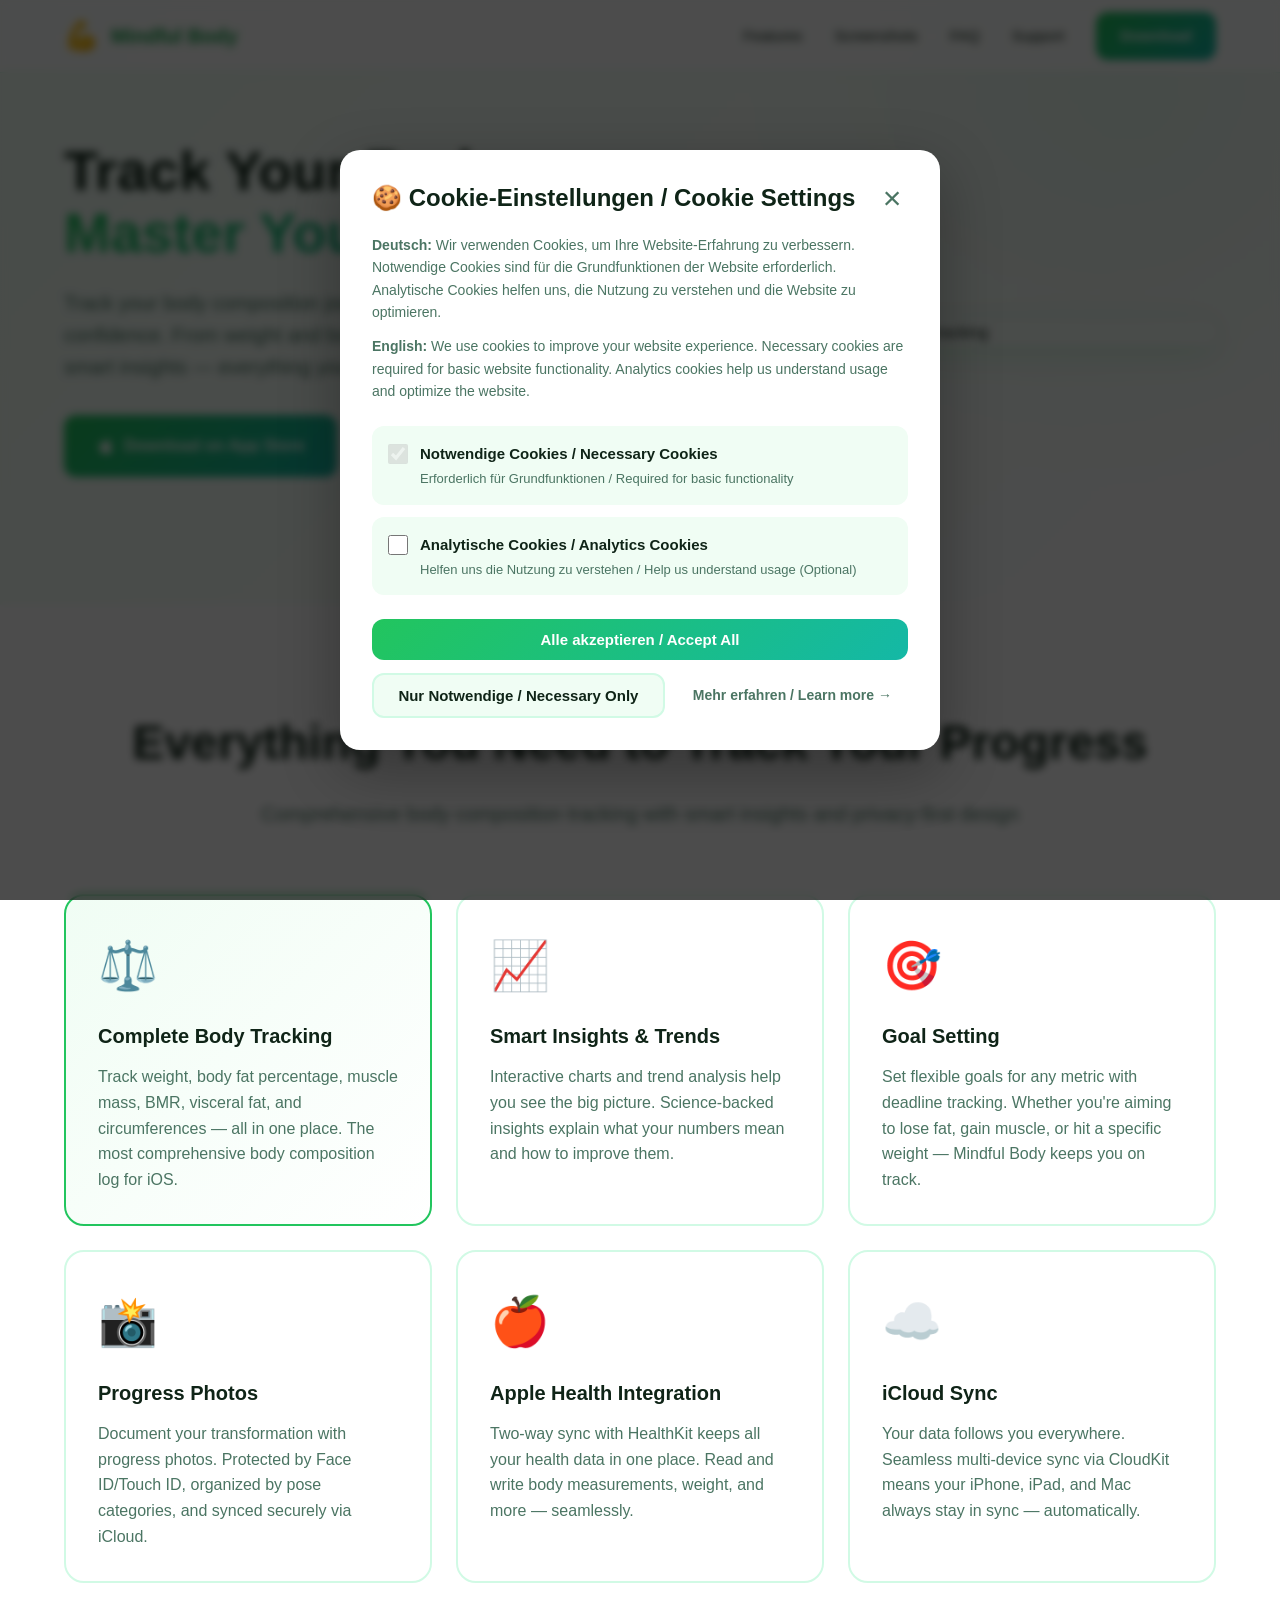
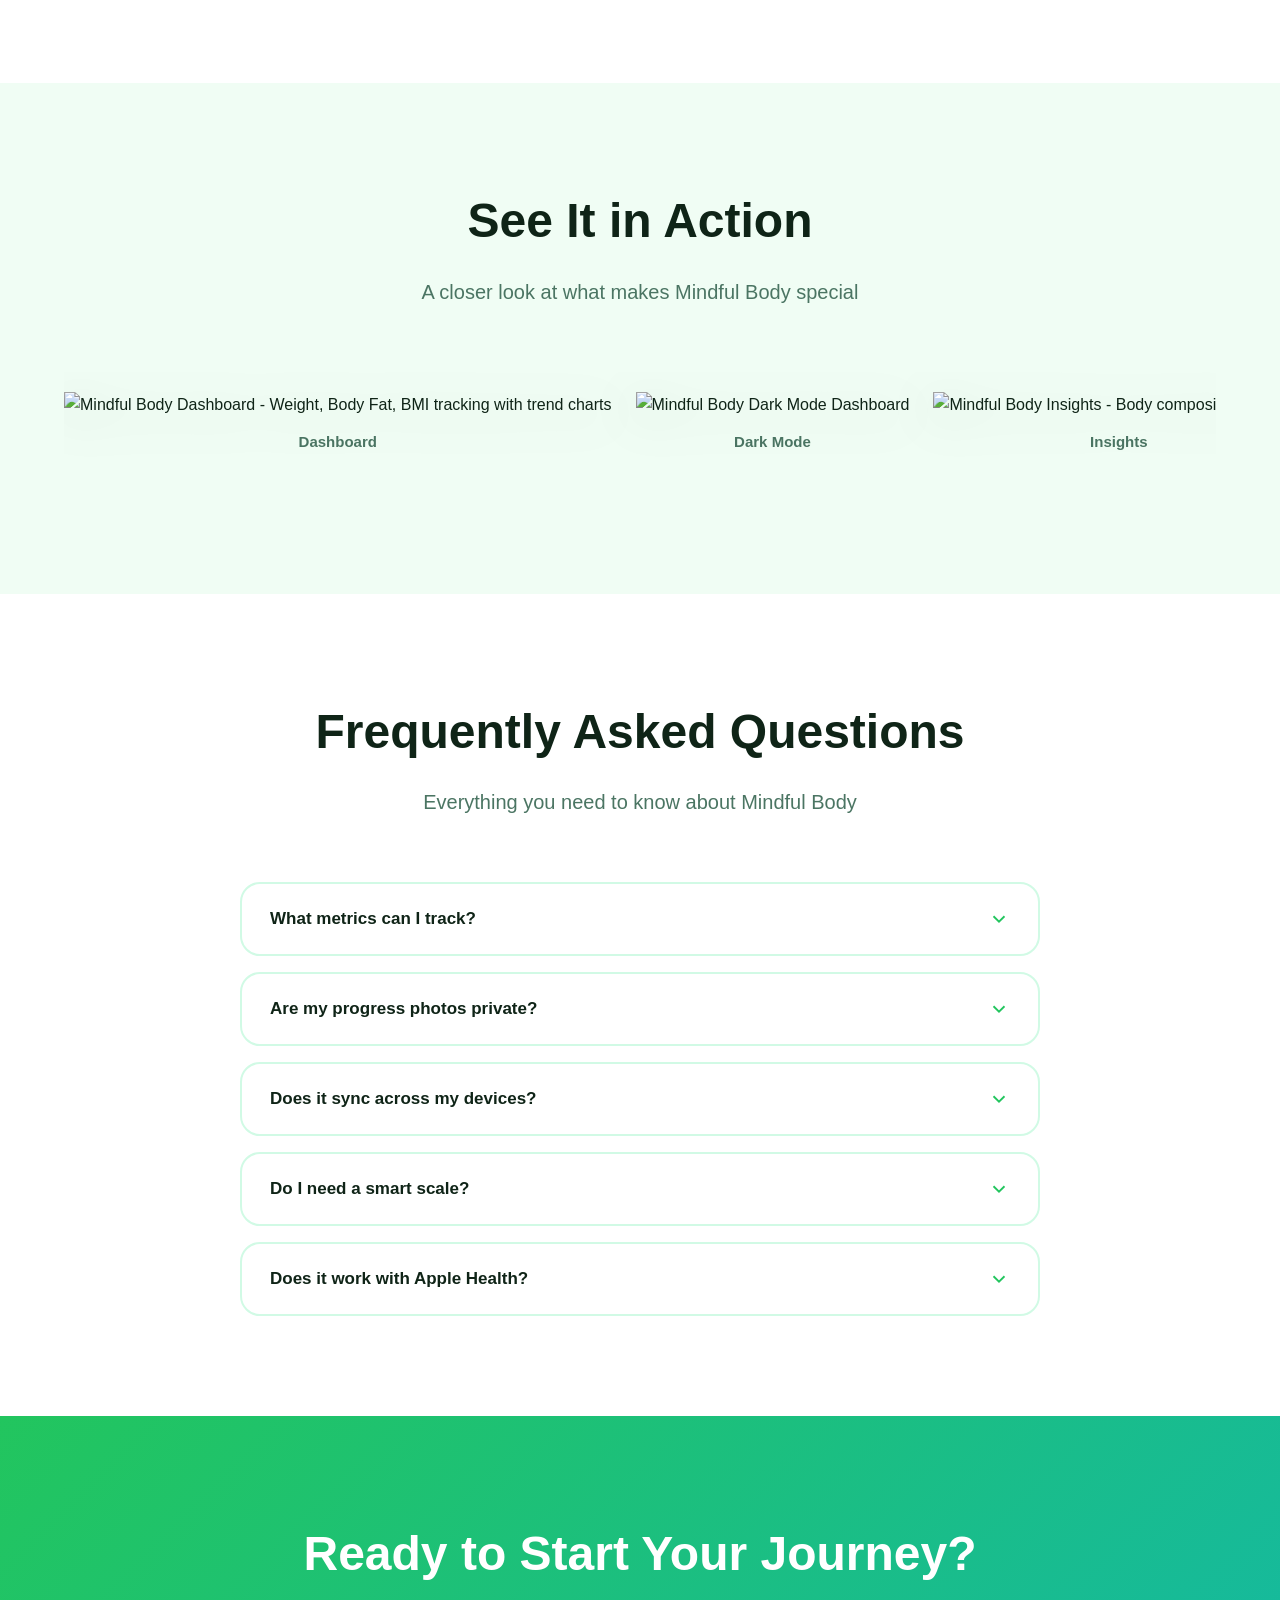
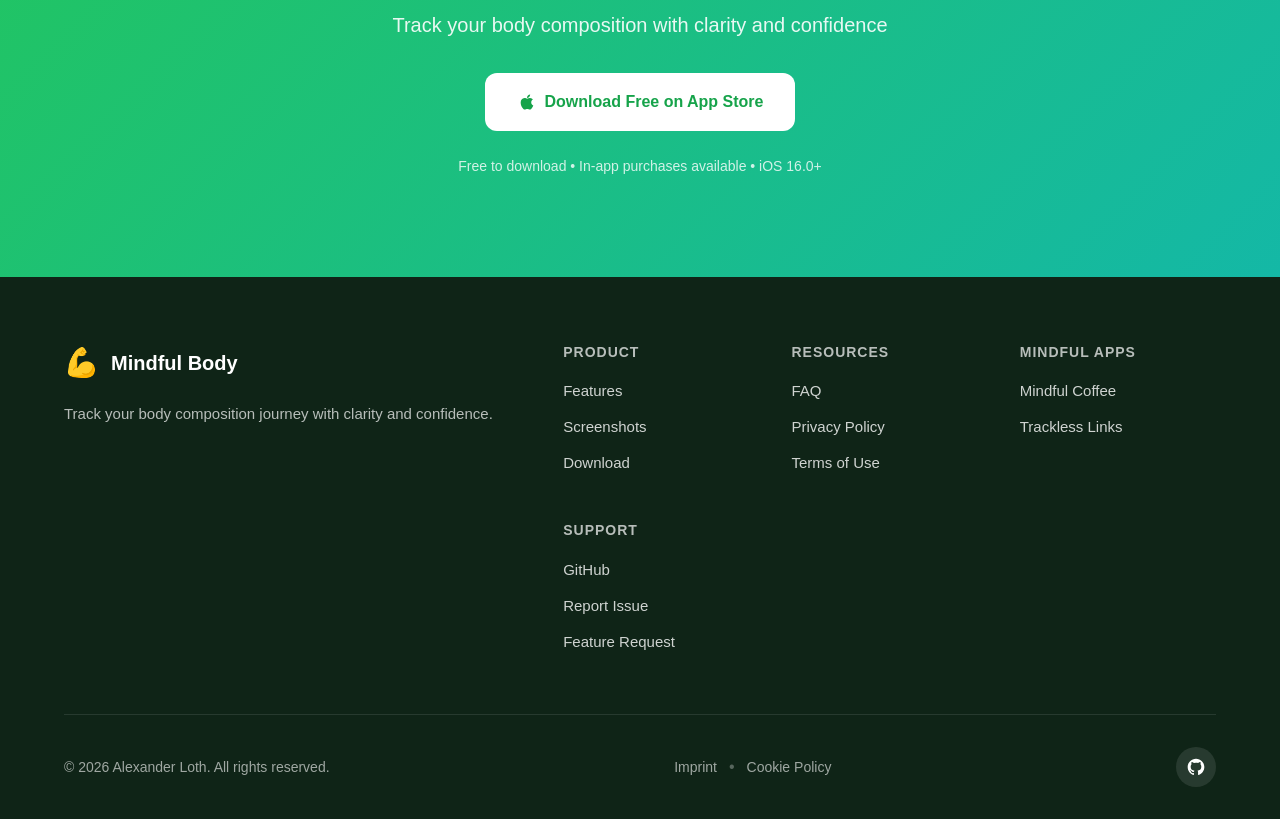
==== commit ee8db547: "Add hero image to README and landing page - Hero image: assets/images/mindful-body-body-composition-" ====
--- a/docs/index.html
+++ b/docs/index.html
@@ -82,26 +82,7 @@
                     </div>
                 </div>
                 <div class="hero-visual">
-                    <div class="hero-graphic">
-                        <div class="graphic-ring ring-1"></div>
-                        <div class="graphic-ring ring-2"></div>
-                        <div class="graphic-ring ring-3"></div>
-                        <div class="graphic-center">
-                            <span class="graphic-emoji">💪</span>
-                        </div>
-                    </div>
-                    <div class="floating-badge badge-1">
-                        <span class="badge-icon">📊</span>
-                        <span class="badge-text">Real-time tracking</span>
-                    </div>
-                    <div class="floating-badge badge-2">
-                        <span class="badge-icon">🔒</span>
-                        <span class="badge-text">Face ID protected</span>
-                    </div>
-                    <div class="floating-badge badge-3">
-                        <span class="badge-icon">☁️</span>
-                        <span class="badge-text">iCloud sync</span>
-                    </div>
+                    <img src="https://raw.githubusercontent.com/aloth/mindful-body/main/assets/images/mindful-body-body-composition-tracker-hero.jpg" alt="Mindful Body — body composition tracking" class="hero-image">
                 </div>
             </div>
         </div>
--- a/docs/styles.css
+++ b/docs/styles.css
@@ -275,7 +275,13 @@
     display: flex;
     justify-content: center;
     align-items: center;
-    min-height: 400px;
+}
+
+.hero-image {
+    width: 100%;
+    max-width: 560px;
+    border-radius: var(--radius-lg);
+    box-shadow: var(--shadow-lg);
 }
 
 .hero-graphic {
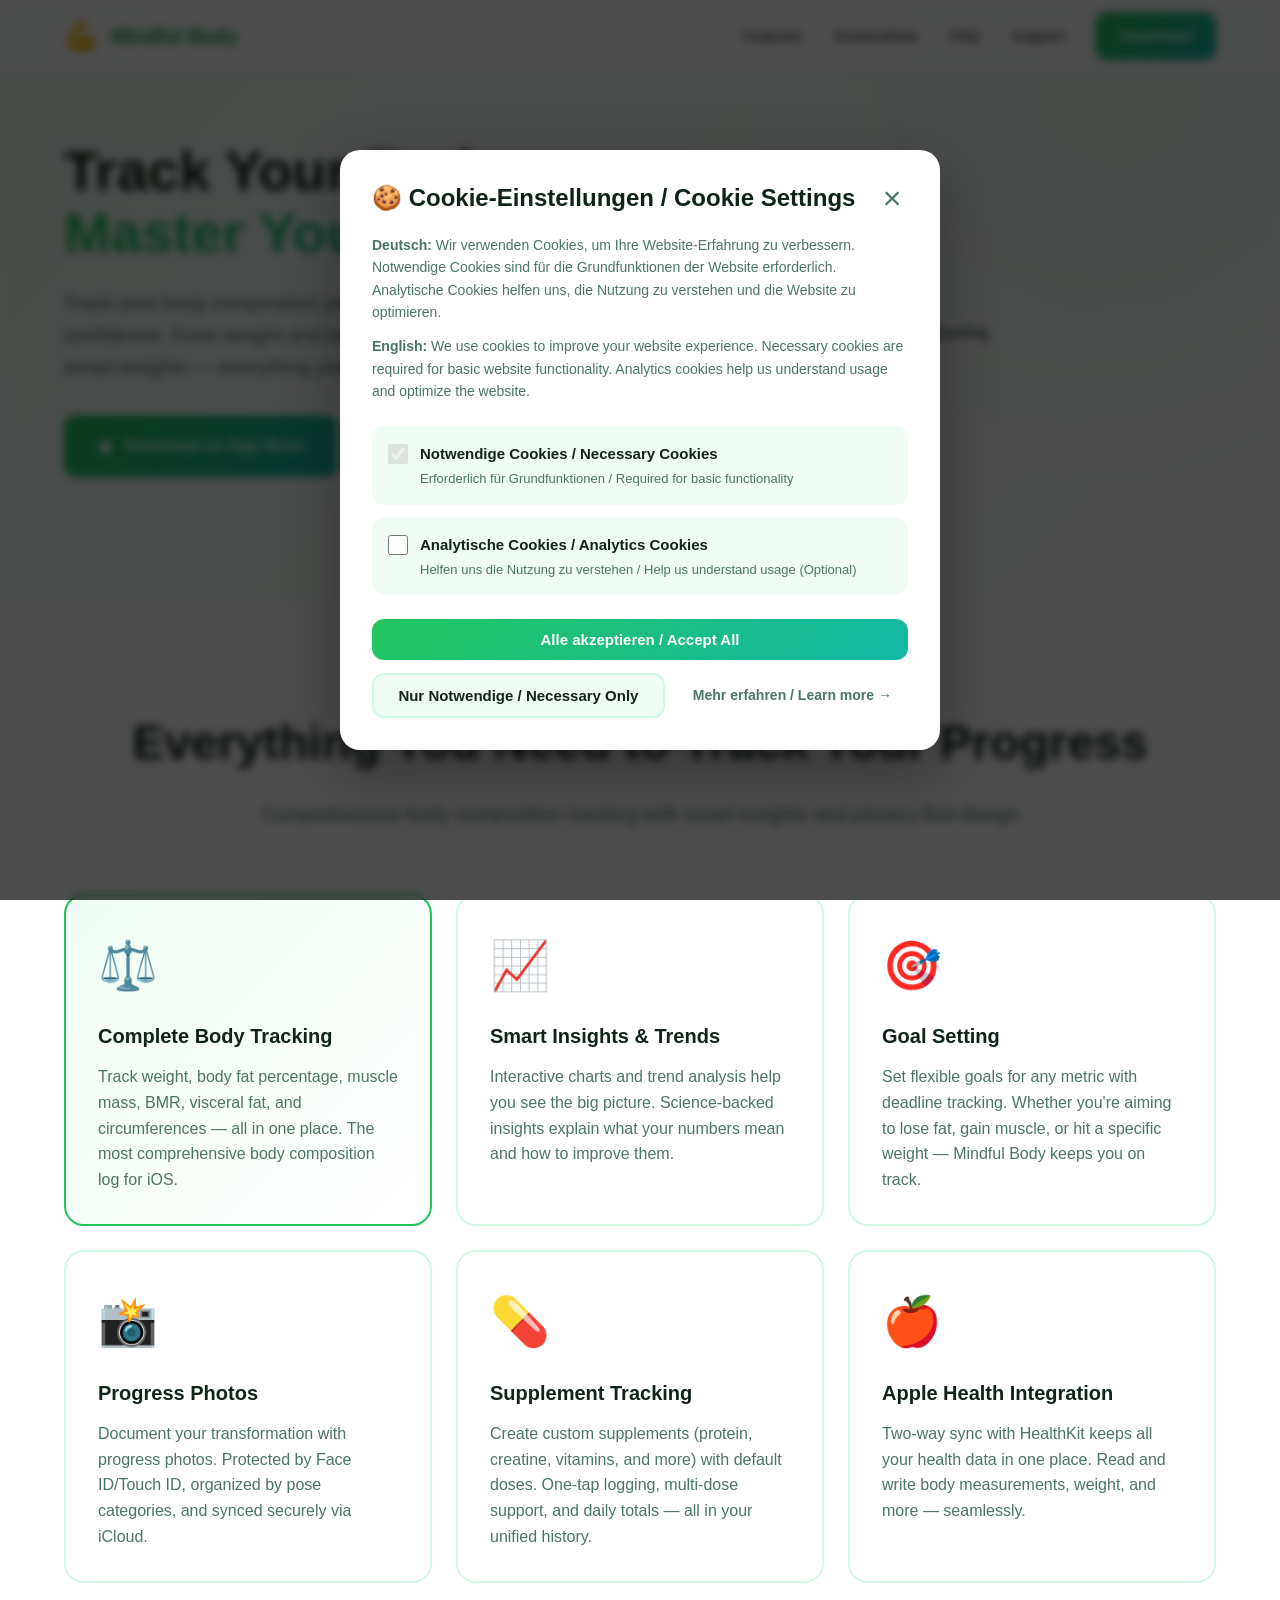
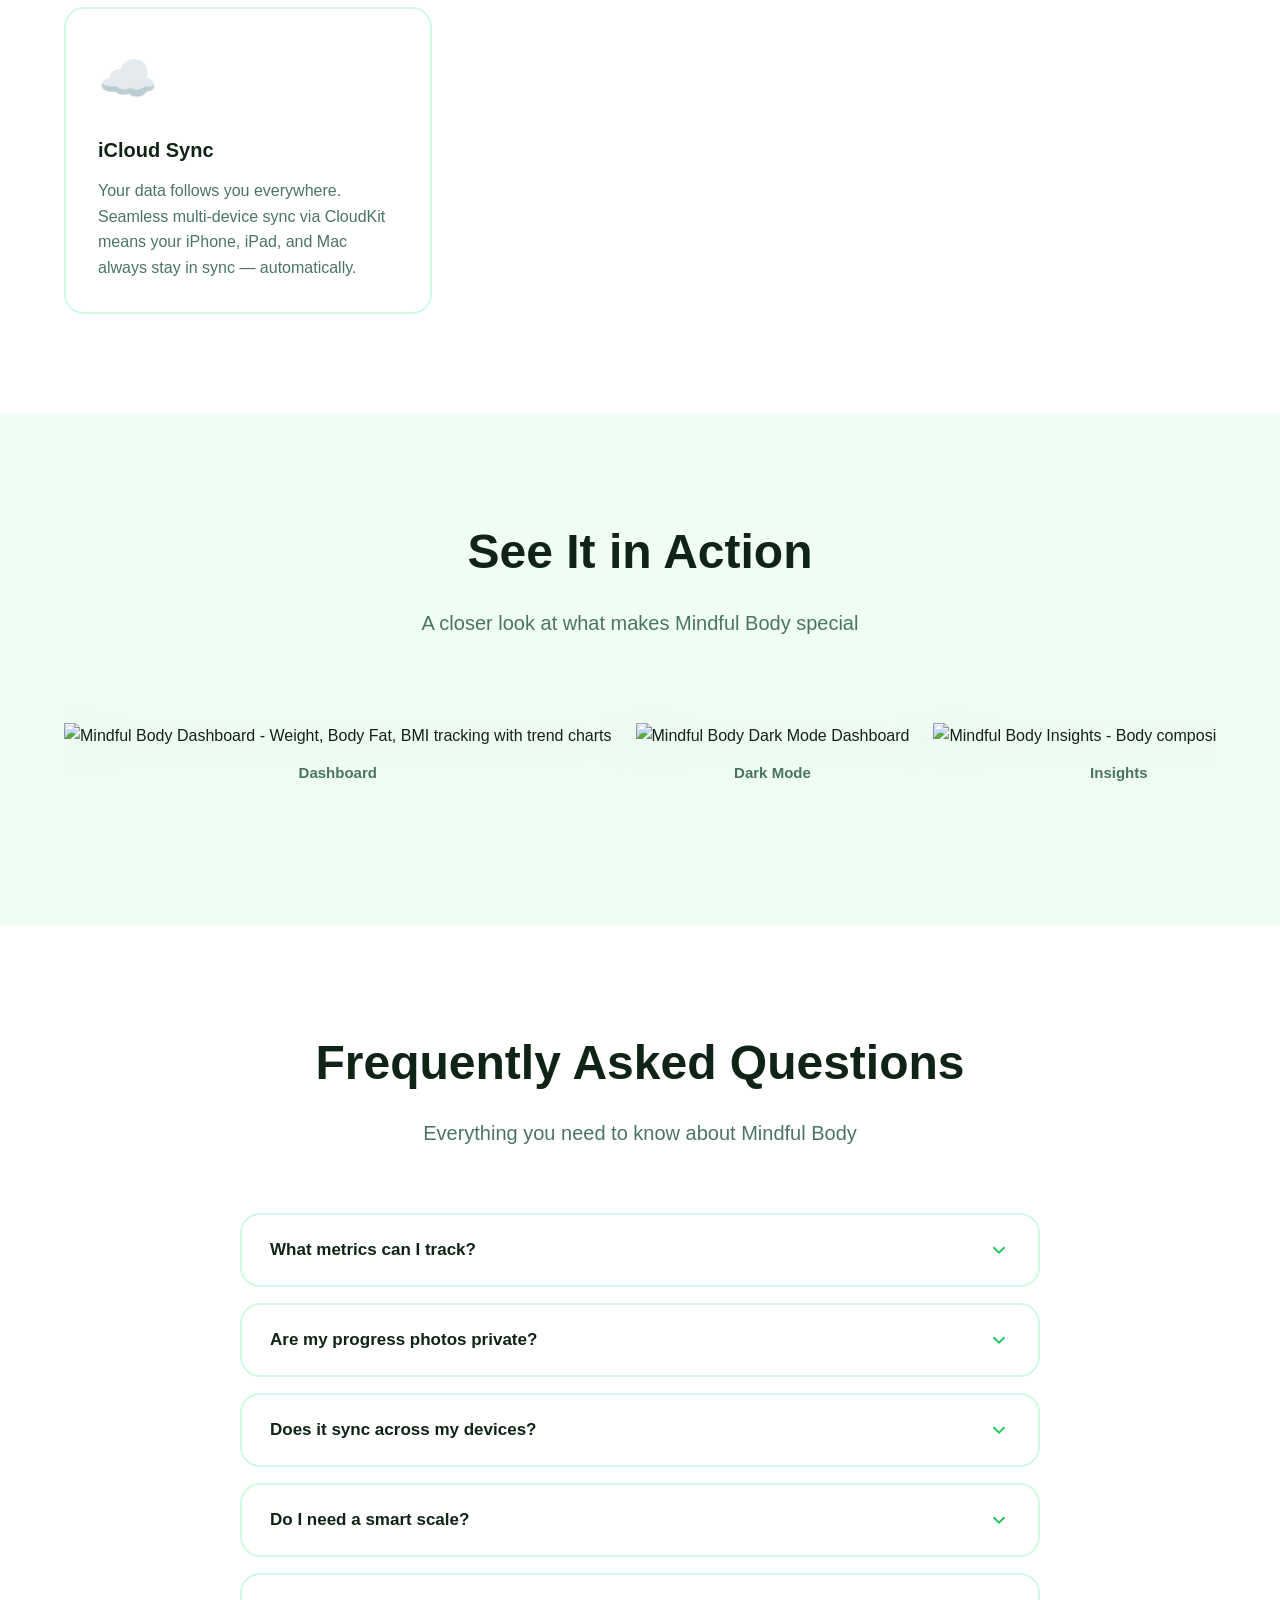
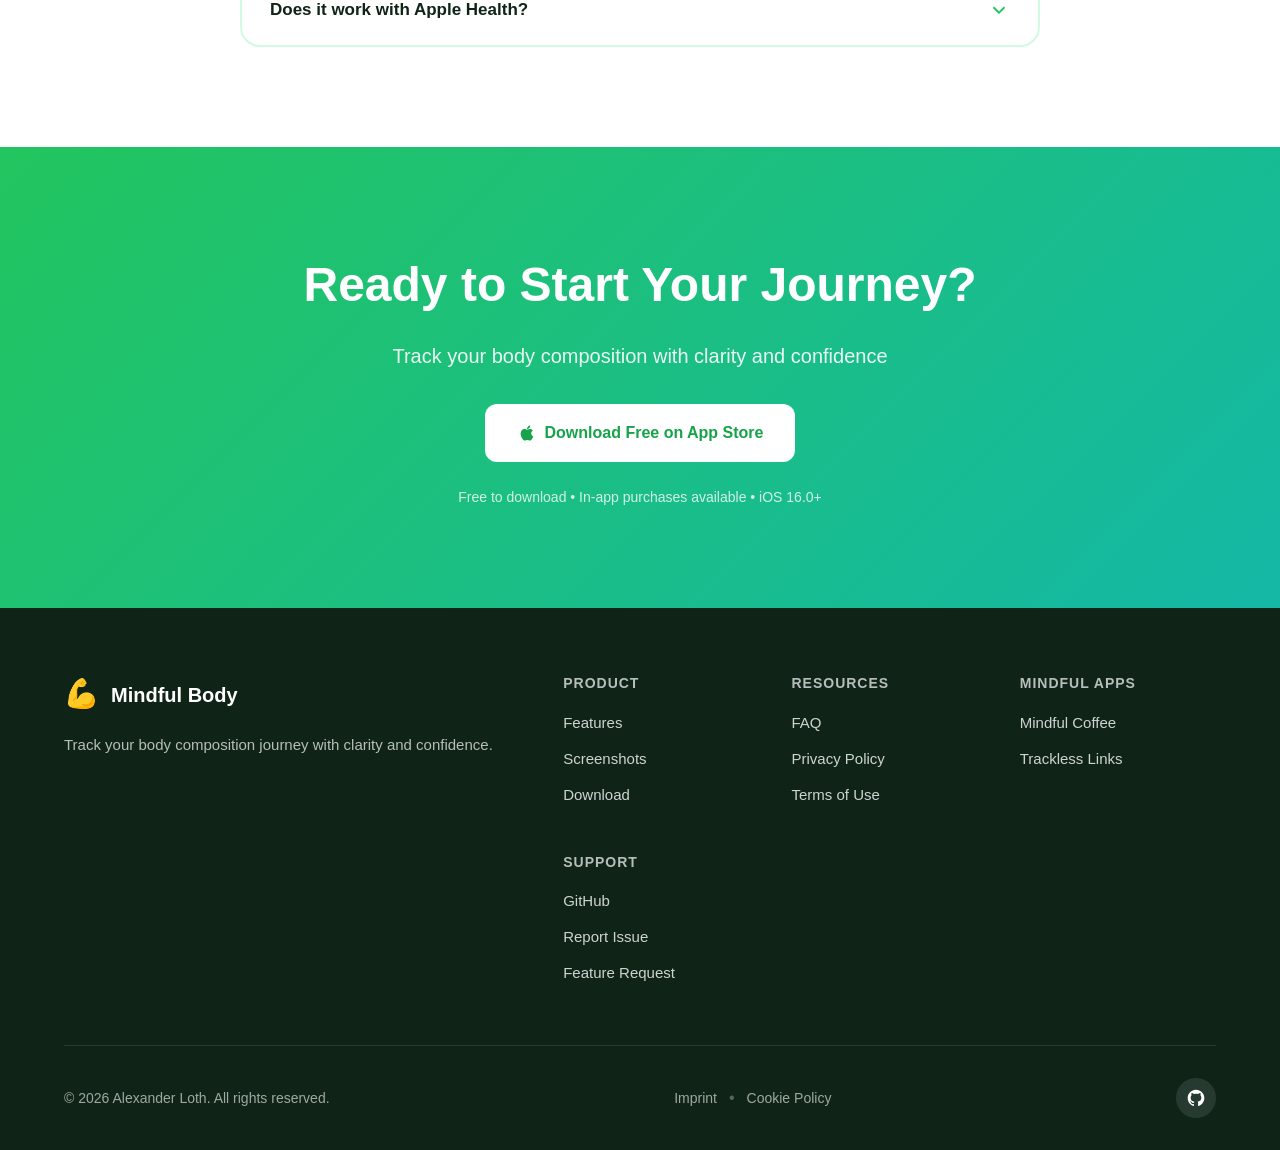
==== commit 315ba4cf: "Add supplements, 6-language FAQs, remove prices, update landing page README: - Added Supplement Trac" ====
--- a/docs/index.html
+++ b/docs/index.html
@@ -122,6 +122,12 @@
                 </div>
                 
                 <div class="feature-card">
+                    <div class="feature-icon">💊</div>
+                    <h3 class="feature-title">Supplement Tracking</h3>
+                    <p class="feature-description">Create custom supplements (protein, creatine, vitamins, and more) with default doses. One-tap logging, multi-dose support, and daily totals — all in your unified history.</p>
+                </div>
+                
+                <div class="feature-card">
                     <div class="feature-icon">🍎</div>
                     <h3 class="feature-title">Apple Health Integration</h3>
                     <p class="feature-description">Two-way sync with HealthKit keeps all your health data in one place. Read and write body measurements, weight, and more — seamlessly.</p>
--- a/docs/styles.css
+++ b/docs/styles.css
@@ -275,13 +275,18 @@
     display: flex;
     justify-content: center;
     align-items: center;
+    overflow: hidden;
+    min-width: 0;
 }
 
 .hero-image {
-    width: 100%;
-    max-width: 560px;
+    display: block;
+    max-width: 100%;
+    width: 560px;
+    height: auto;
     border-radius: var(--radius-lg);
     box-shadow: var(--shadow-lg);
+    object-fit: cover;
 }
 
 .hero-graphic {
@@ -769,7 +774,10 @@
     
     .hero-visual {
         order: -1;
-        min-height: 320px;
+    }
+    
+    .hero-image {
+        max-width: 100%;
     }
     
     .hero-buttons {
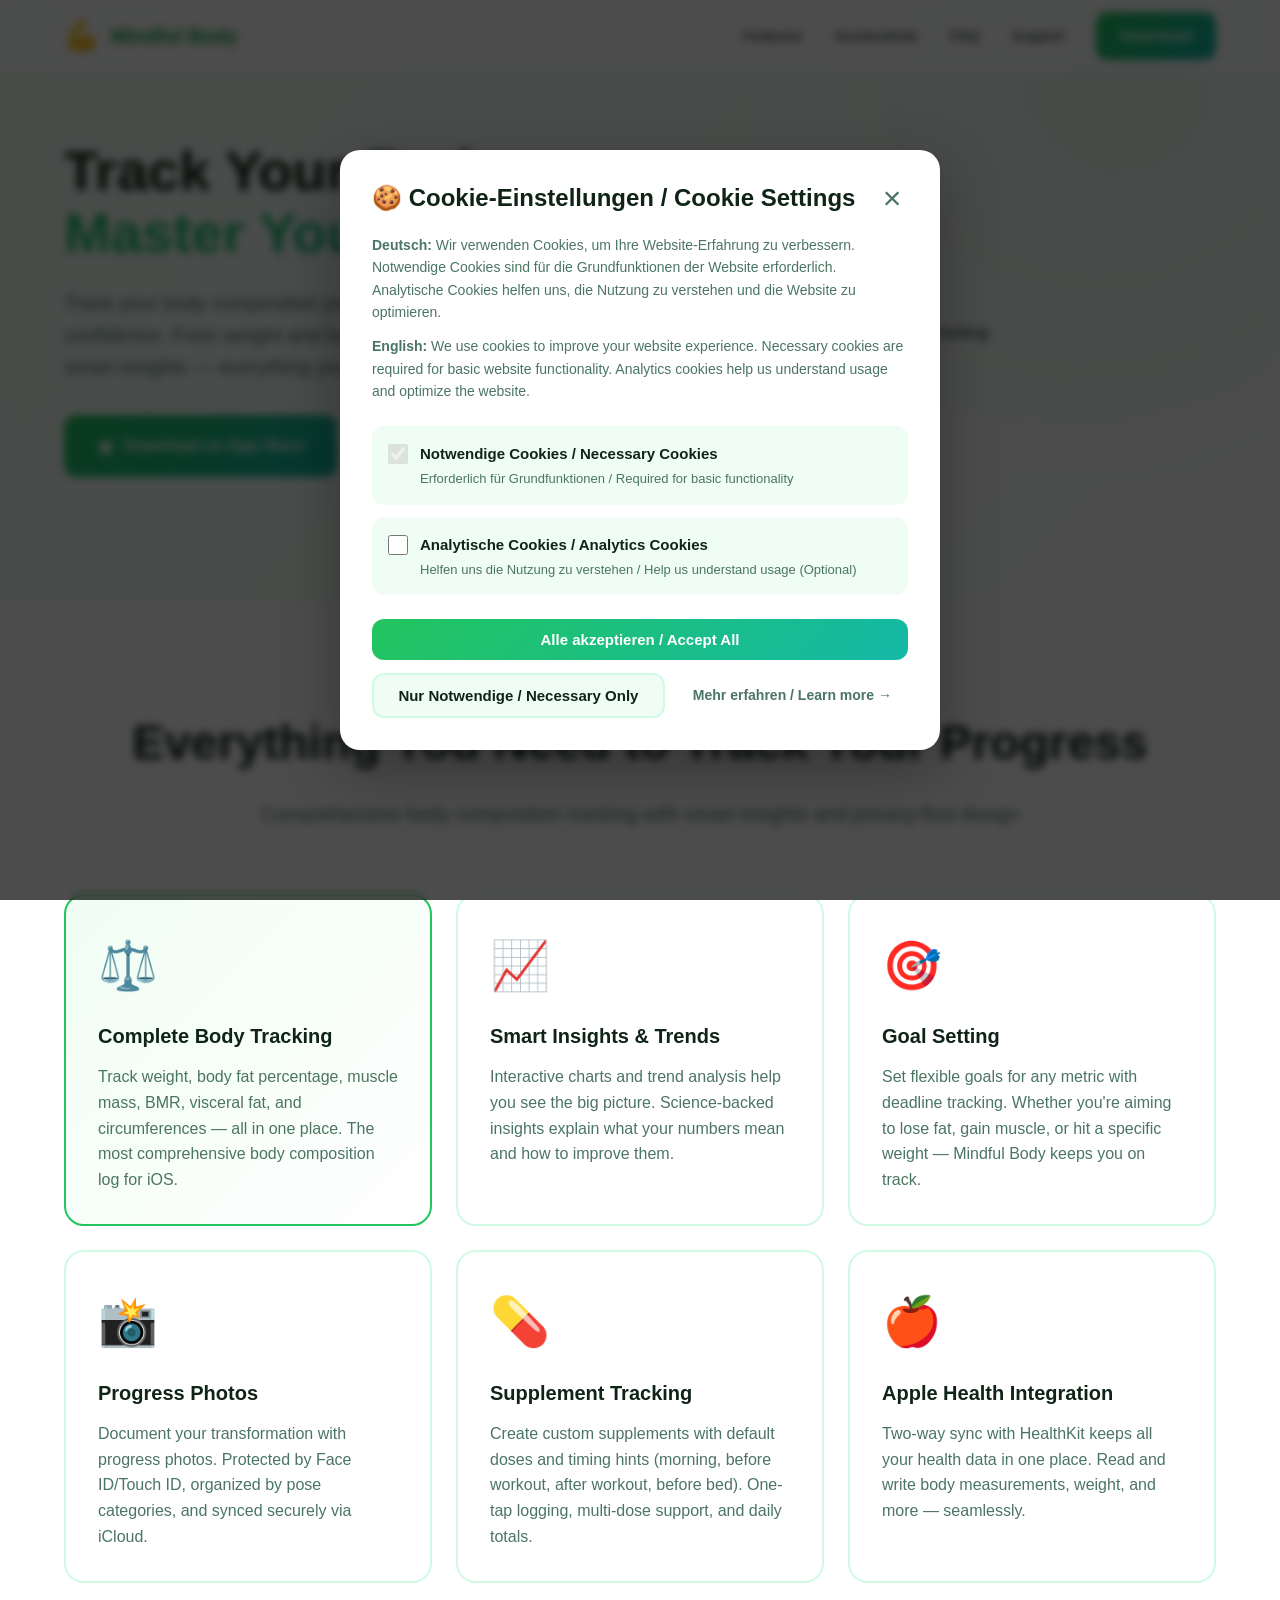
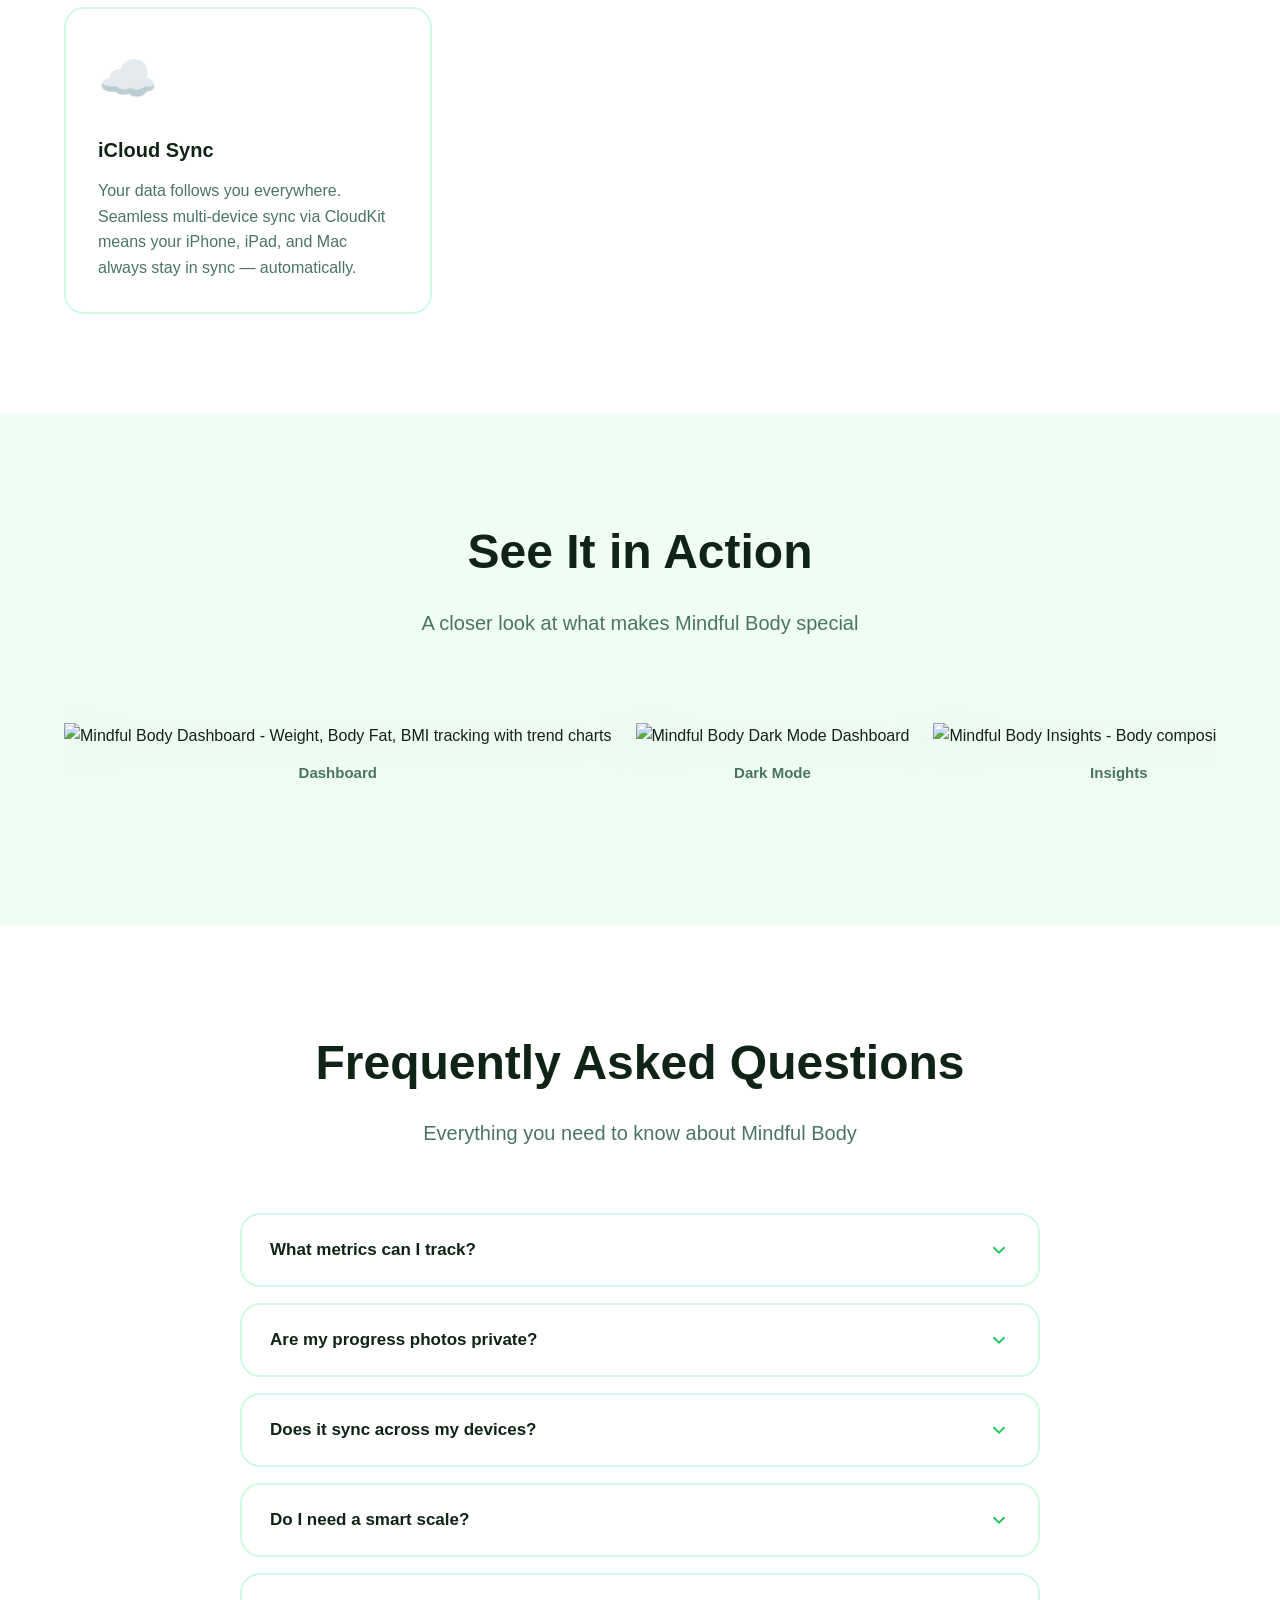
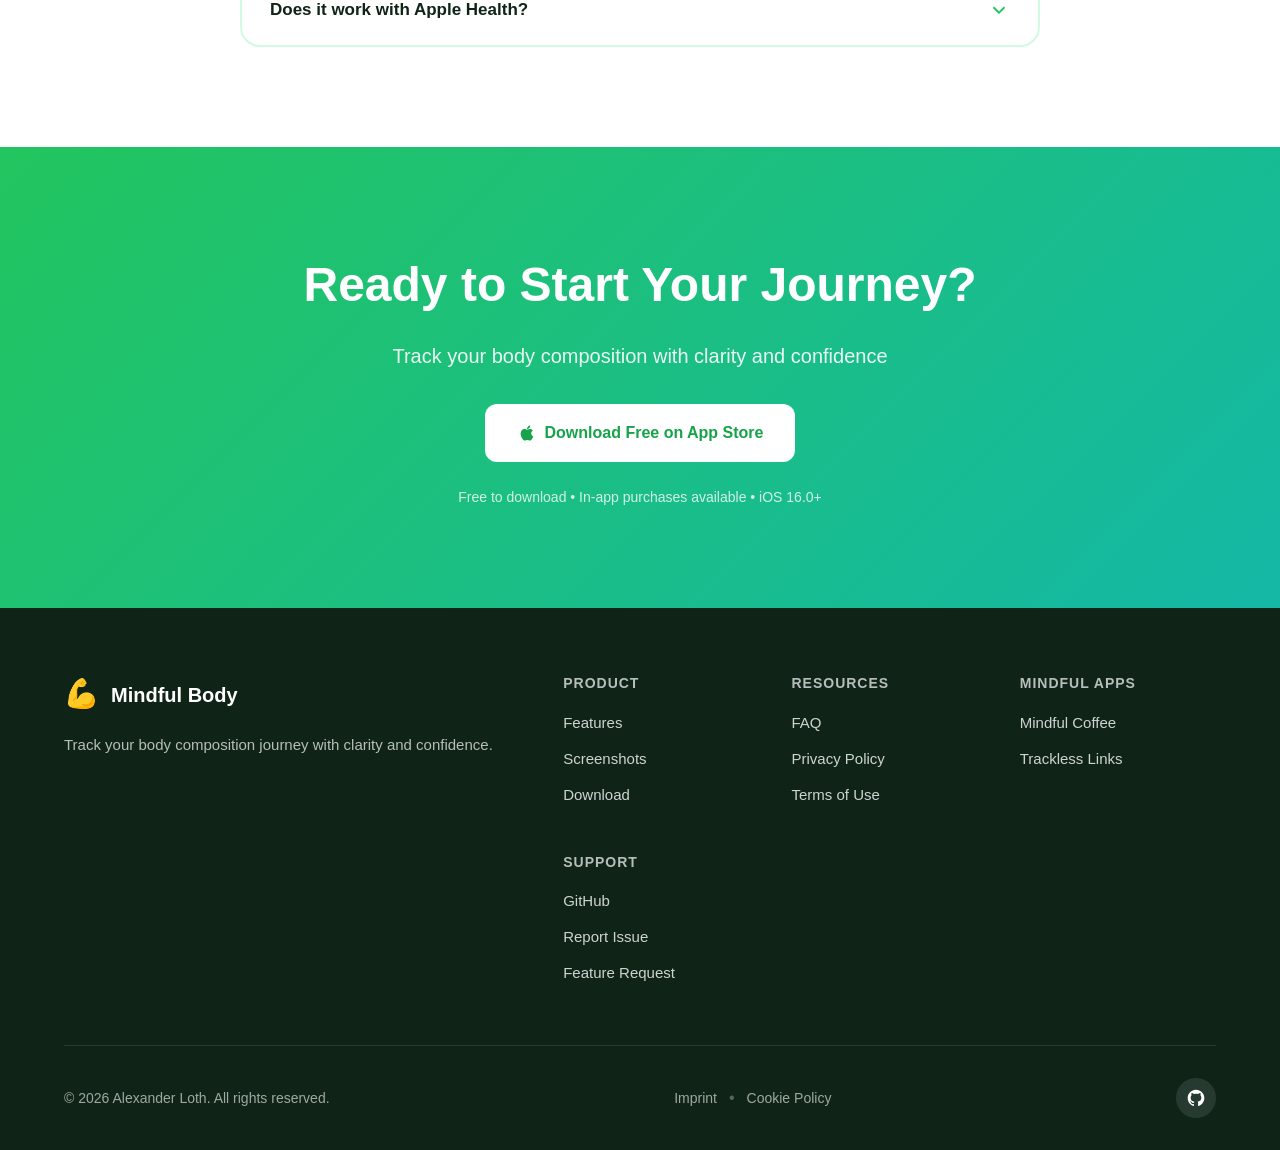
==== commit 6719b9a4: "Add timing hints to all READMEs and landing page - Added Timing Hints bullet to supplement section i" ====
--- a/docs/index.html
+++ b/docs/index.html
@@ -124,7 +124,7 @@
                 <div class="feature-card">
                     <div class="feature-icon">💊</div>
                     <h3 class="feature-title">Supplement Tracking</h3>
-                    <p class="feature-description">Create custom supplements (protein, creatine, vitamins, and more) with default doses. One-tap logging, multi-dose support, and daily totals — all in your unified history.</p>
+                    <p class="feature-description">Create custom supplements with default doses and timing hints (morning, before workout, after workout, before bed). One-tap logging, multi-dose support, and daily totals.</p>
                 </div>
                 
                 <div class="feature-card">
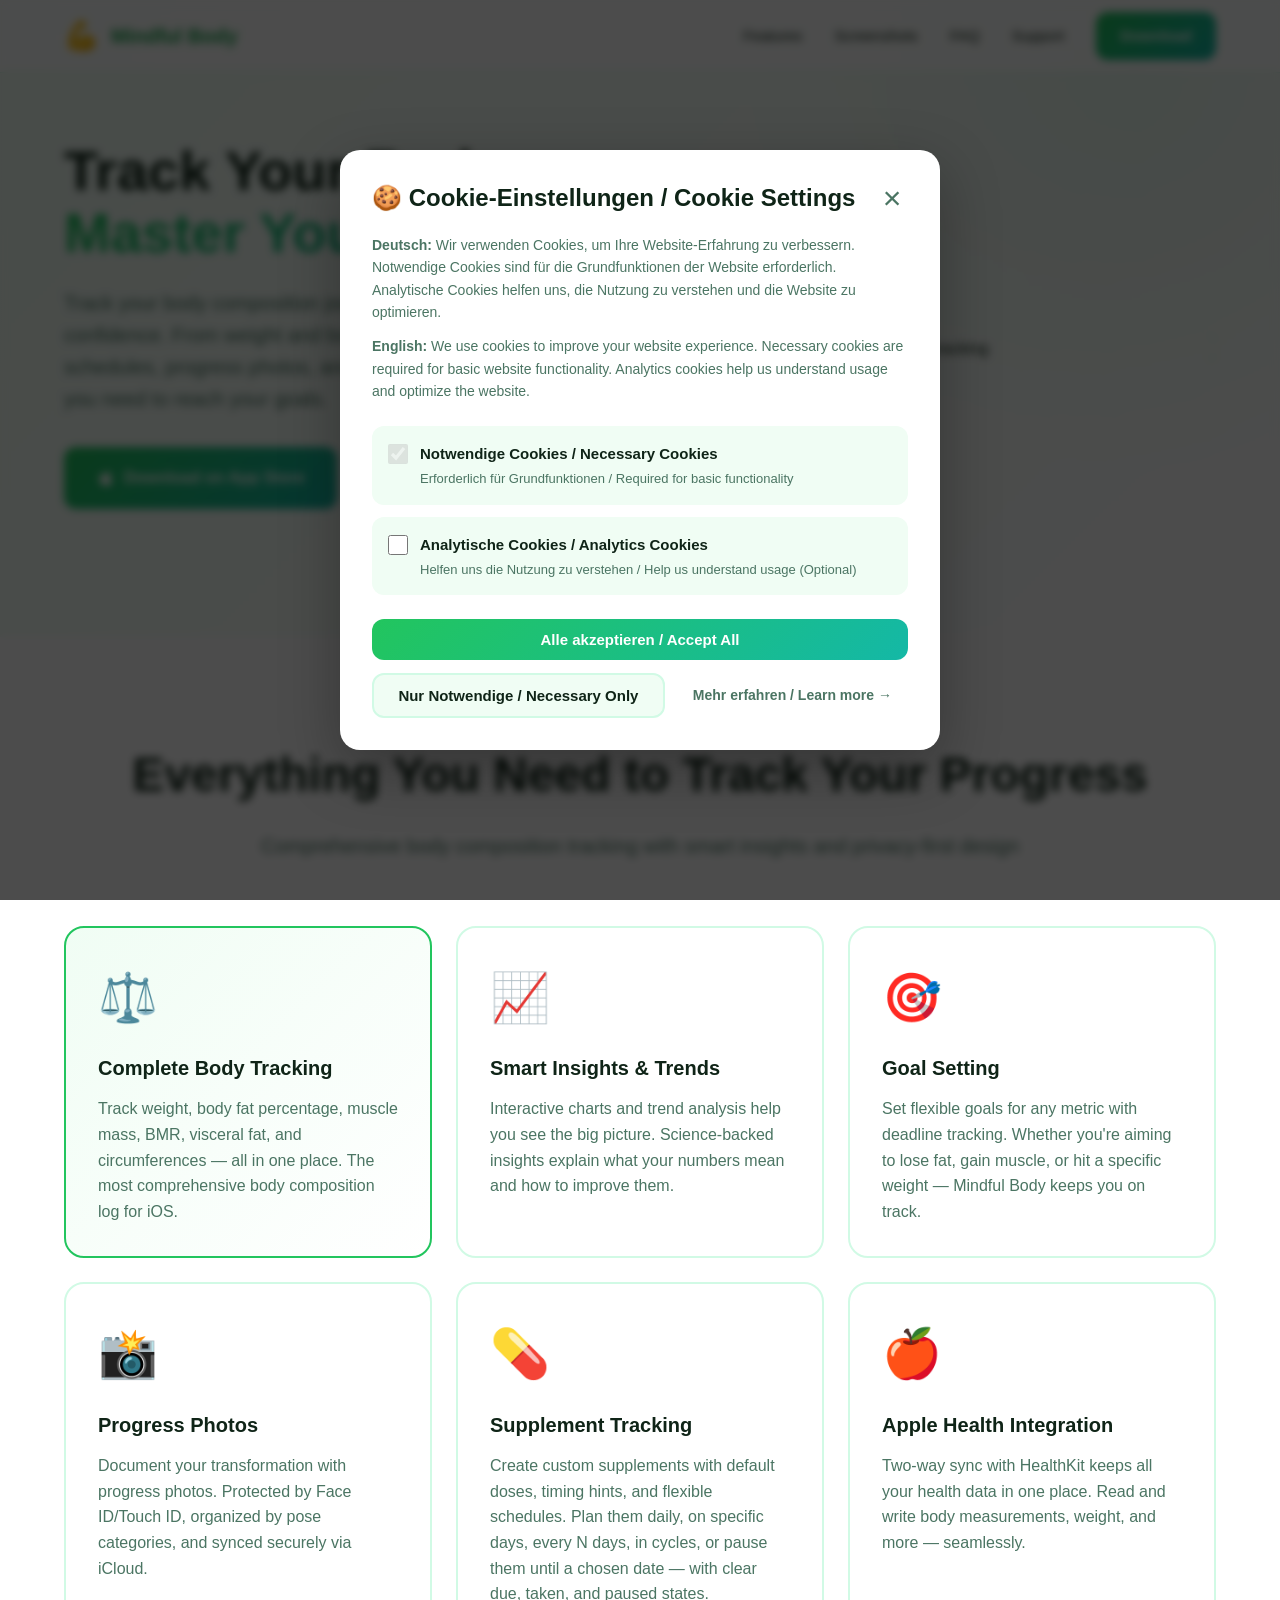
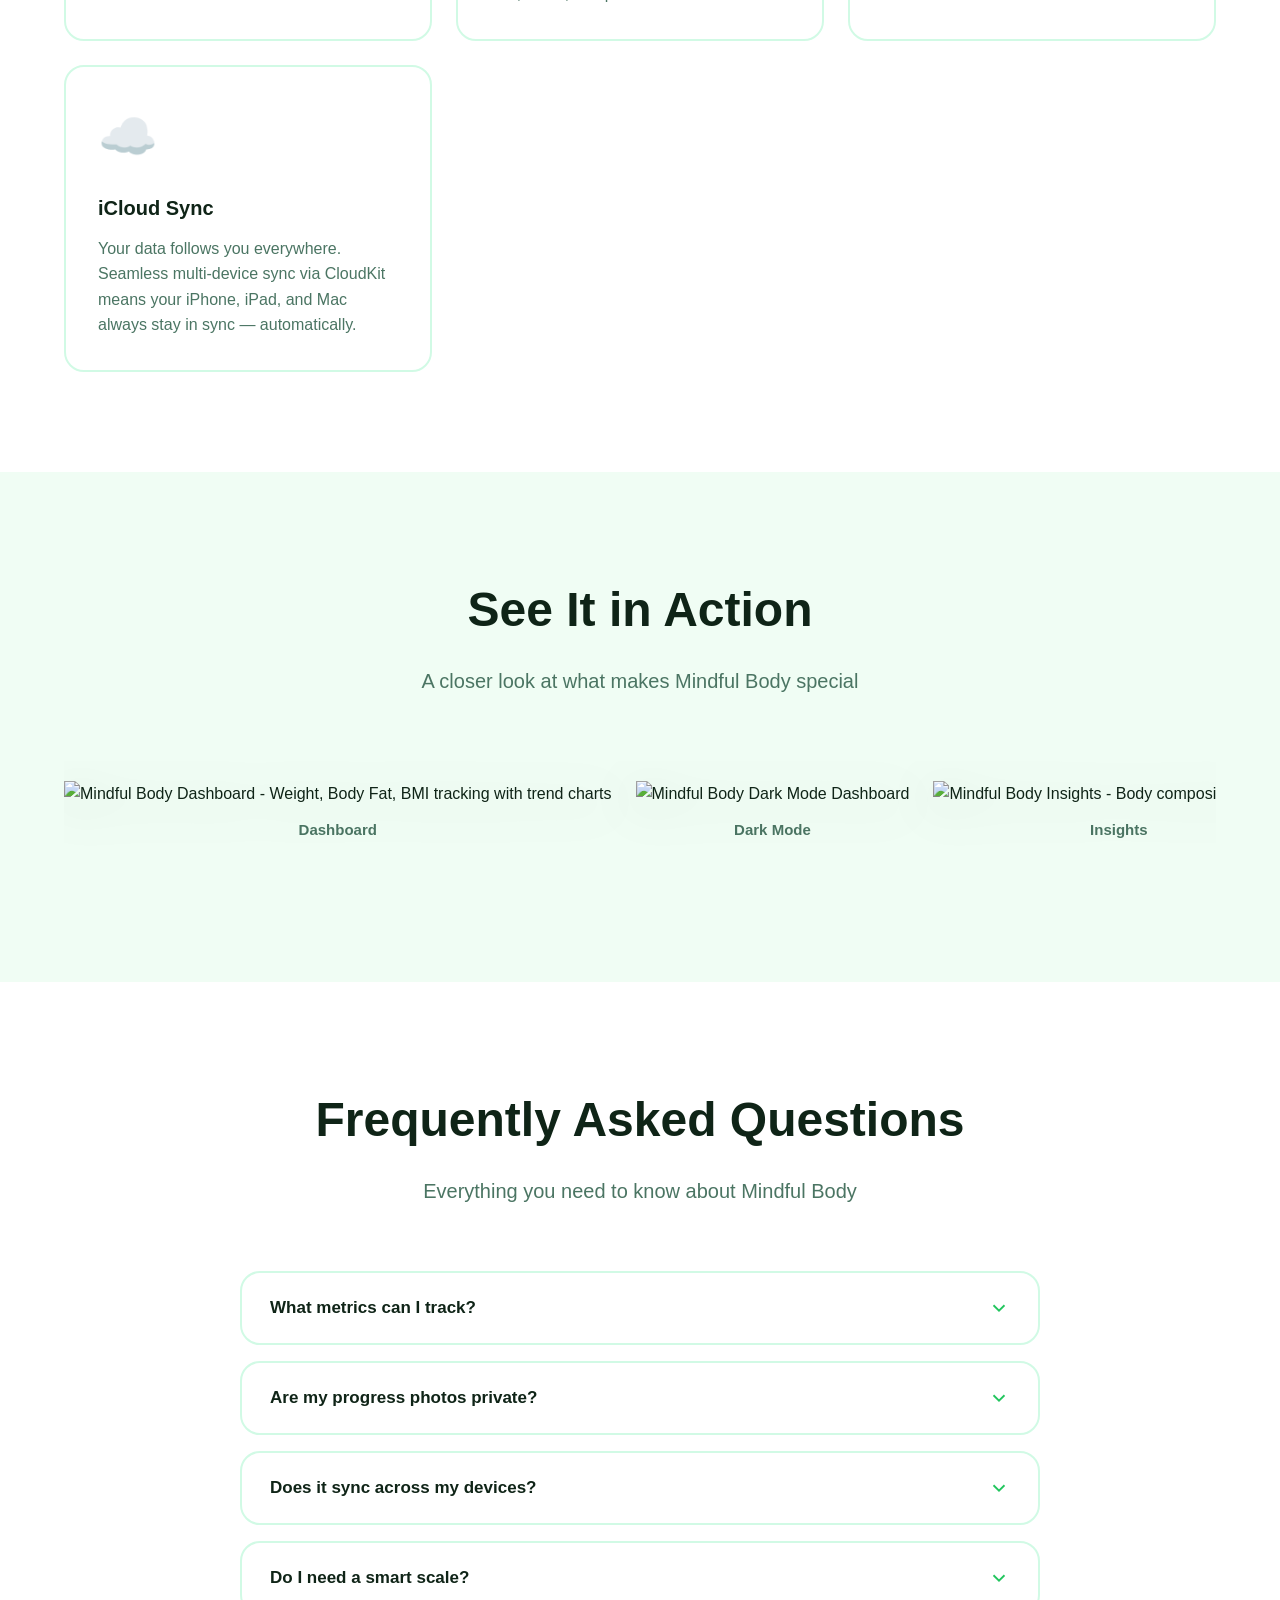
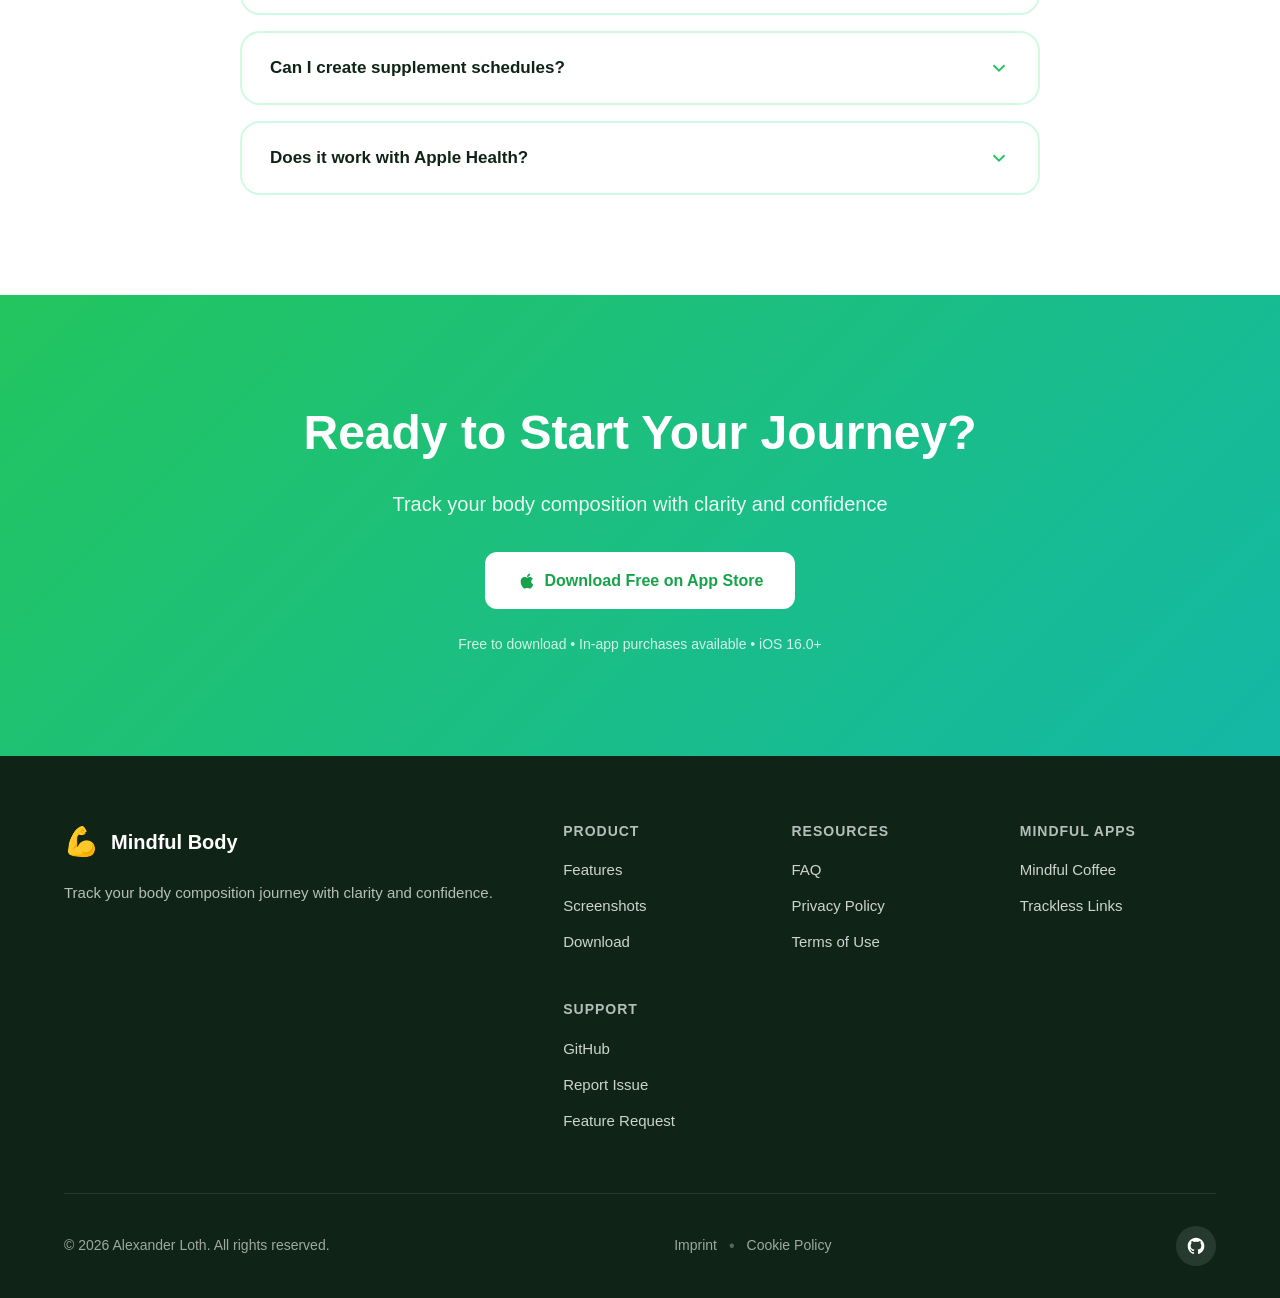
==== commit 3a267835: "Add supplement schedules to landing page copy" ====
--- a/docs/index.html
+++ b/docs/index.html
@@ -3,21 +3,21 @@
 <head>
     <meta charset="UTF-8">
     <meta name="viewport" content="width=device-width, initial-scale=1.0">
-    <meta name="description" content="Mindful Body - Track your body composition journey with clarity and confidence. Weight, body fat, muscle mass, progress photos, and Apple Health integration for iOS.">
-    <meta name="keywords" content="body composition tracker, weight tracker, body fat tracker, muscle mass, BMR, visceral fat, progress photos, Apple Health, HealthKit, iOS app, fitness app">
+    <meta name="description" content="Mindful Body - Track body composition, supplement schedules, progress photos, and Apple Health data with clarity and confidence on iOS.">
+    <meta name="keywords" content="body composition tracker, supplement tracker, supplement schedule, weight tracker, body fat tracker, muscle mass, BMR, visceral fat, progress photos, Apple Health, HealthKit, iOS app, fitness app">
     <meta name="author" content="Alexander Loth">
     
     <!-- Open Graph / Facebook -->
     <meta property="og:type" content="website">
     <meta property="og:url" content="https://github.com/aloth/mindful-body">
     <meta property="og:title" content="Mindful Body - Body Composition Tracker for iOS">
-    <meta property="og:description" content="Track your body composition journey with clarity and confidence. Weight, body fat, muscle mass, progress photos, and Apple Health integration.">
+    <meta property="og:description" content="Track body composition, supplement schedules, progress photos, and Apple Health data with clarity and confidence.">
     
     <!-- Twitter -->
     <meta property="twitter:card" content="summary_large_image">
     <meta property="twitter:url" content="https://github.com/aloth/mindful-body">
     <meta property="twitter:title" content="Mindful Body - Body Composition Tracker for iOS">
-    <meta property="twitter:description" content="Track your body composition journey with clarity and confidence.">
+    <meta property="twitter:description" content="Track body composition and supplement schedules with clarity and confidence.">
     
     <!-- Apple -->
     <meta name="apple-mobile-web-app-capable" content="yes">
@@ -64,7 +64,7 @@
                         <span class="gradient-text">Master Your Health</span>
                     </h1>
                     <p class="hero-subtitle">
-                        Track your body composition journey with clarity and confidence. From weight and body fat to progress photos and smart insights — everything you need to reach your goals.
+                        Track your body composition journey with clarity and confidence. From weight and body fat to supplement schedules, progress photos, and smart insights — everything you need to reach your goals.
                     </p>
                     <div class="hero-buttons">
                         <a href="https://apps.apple.com/app/id6760477510" class="btn-primary btn-large" target="_blank">
@@ -124,7 +124,7 @@
                 <div class="feature-card">
                     <div class="feature-icon">💊</div>
                     <h3 class="feature-title">Supplement Tracking</h3>
-                    <p class="feature-description">Create custom supplements with default doses and timing hints (morning, before workout, after workout, before bed). One-tap logging, multi-dose support, and daily totals.</p>
+                    <p class="feature-description">Create custom supplements with default doses, timing hints, and flexible schedules. Plan them daily, on specific days, every N days, in cycles, or pause them until a chosen date — with clear due, taken, and paused states.</p>
                 </div>
                 
                 <div class="feature-card">
@@ -236,6 +236,18 @@
                     </div>
                 </div>
                 
+                <div class="faq-item">
+                    <button class="faq-question" aria-expanded="false">
+                        <span>Can I create supplement schedules?</span>
+                        <svg class="faq-icon" viewBox="0 0 24 24" fill="none" stroke="currentColor" stroke-width="2">
+                            <path d="M6 9l6 6 6-6"/>
+                        </svg>
+                    </button>
+                    <div class="faq-answer">
+                        <p>Yes. You can schedule supplements daily, on specific days, every N days, or in cycles like X days on and Y days off. You can also pause a supplement until a chosen date. Mindful Body highlights whether a supplement is due today, already taken, not scheduled today, or currently paused.</p>
+                    </div>
+                </div>
+
                 <div class="faq-item">
                     <button class="faq-question" aria-expanded="false">
                         <span>Does it work with Apple Health?</span>
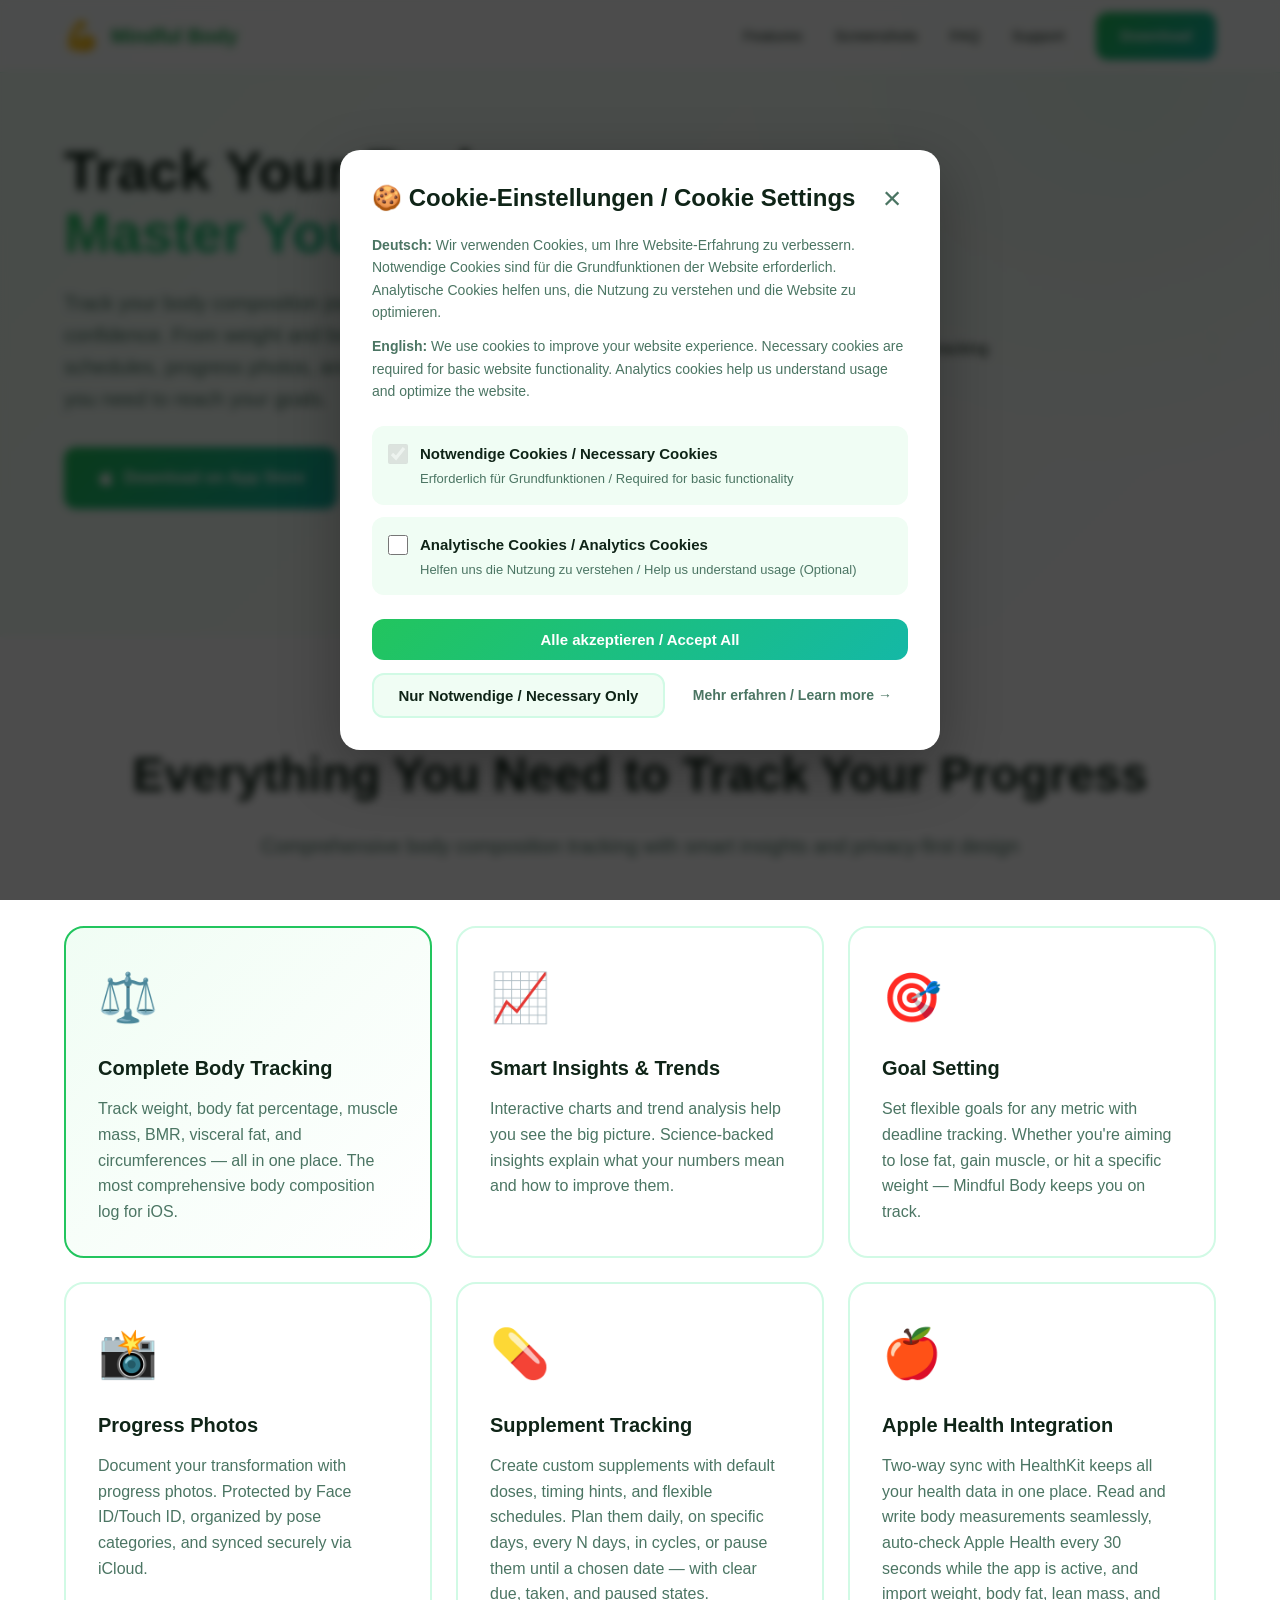
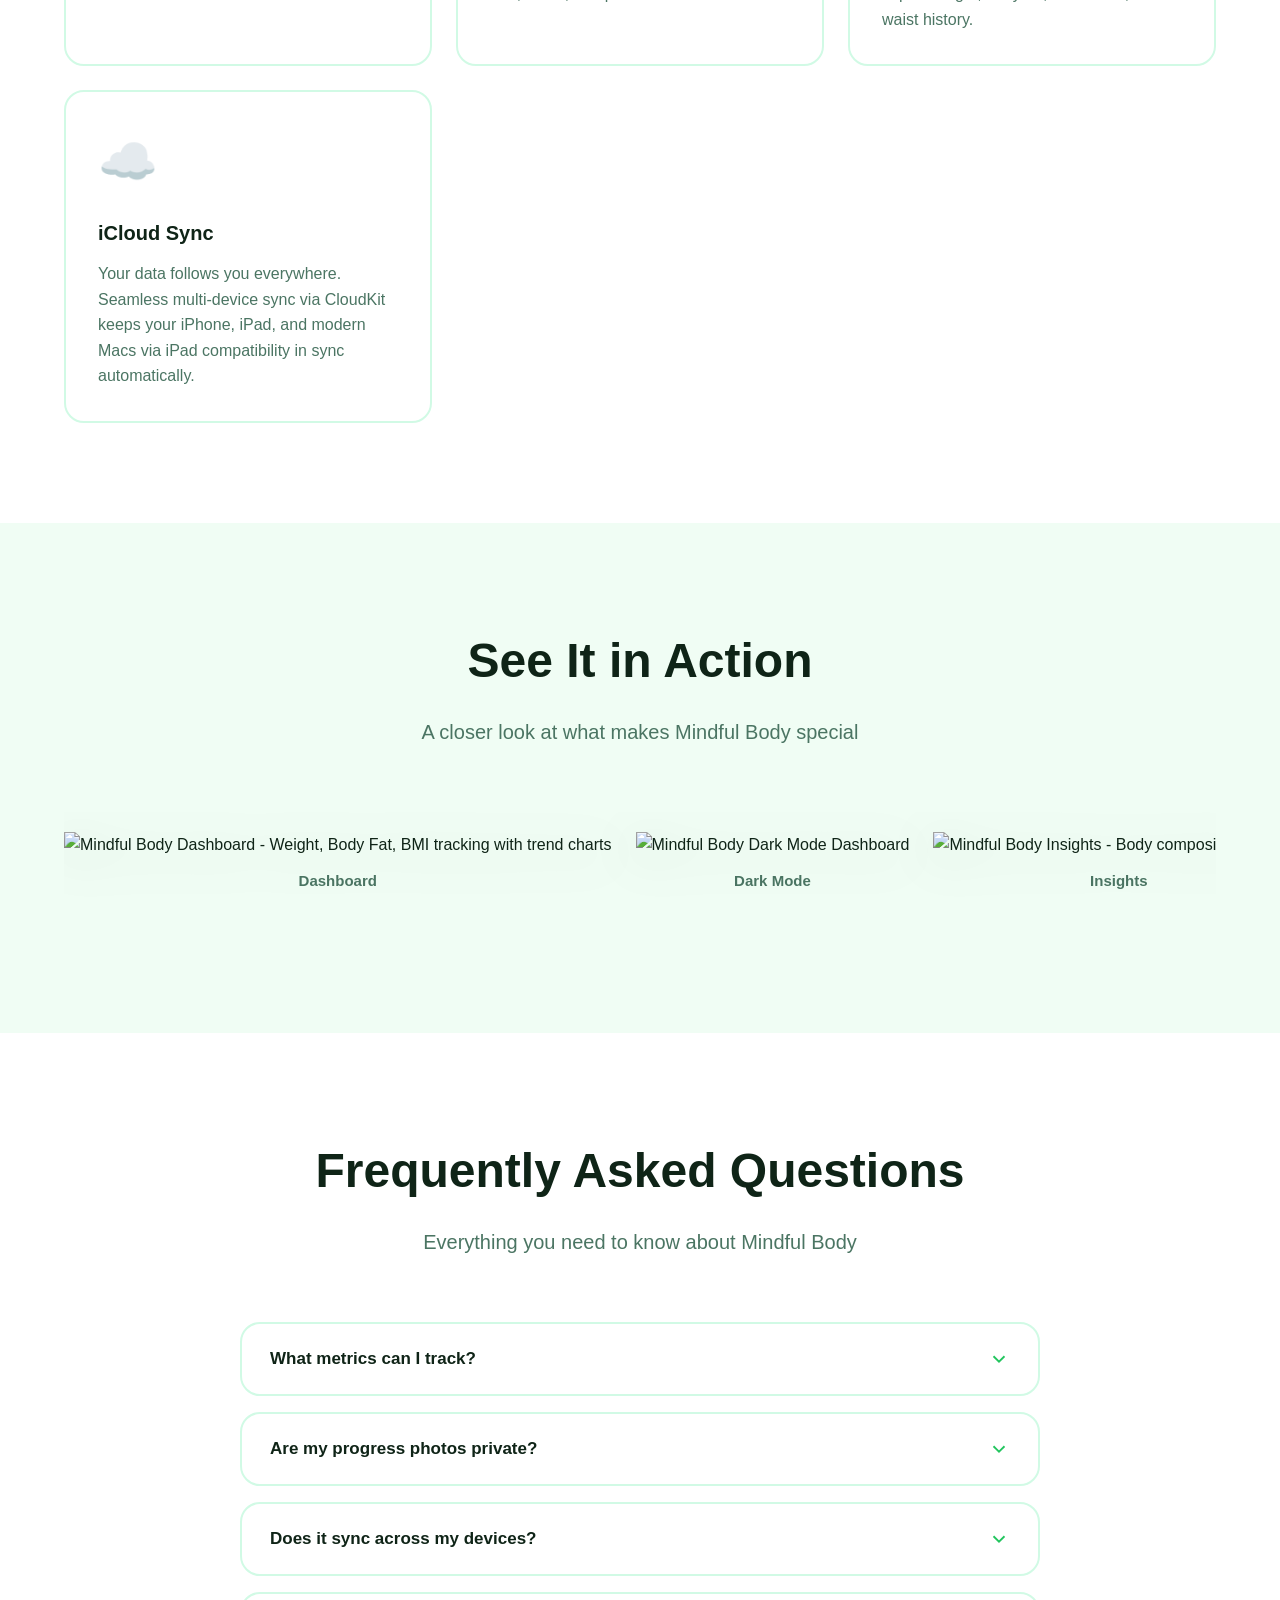
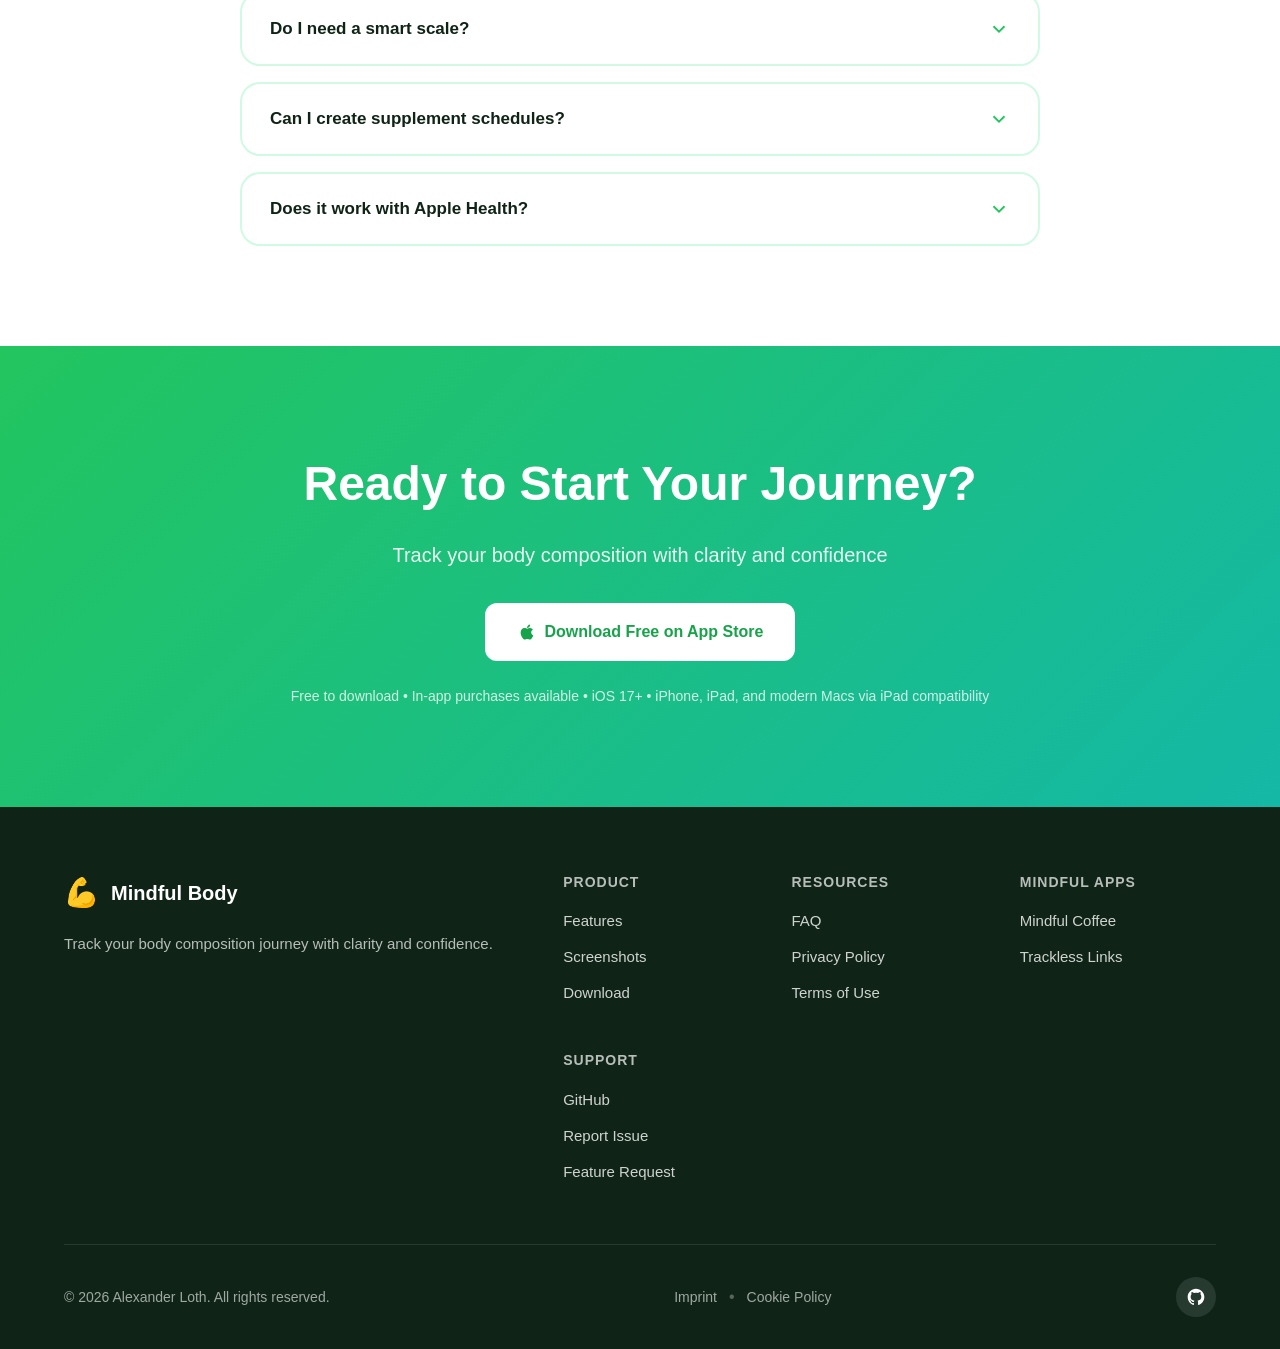
==== commit 3451387a: "Update public docs for iOS 17, Mac support, and latest Health features" ====
--- a/docs/index.html
+++ b/docs/index.html
@@ -130,13 +130,13 @@
                 <div class="feature-card">
                     <div class="feature-icon">🍎</div>
                     <h3 class="feature-title">Apple Health Integration</h3>
-                    <p class="feature-description">Two-way sync with HealthKit keeps all your health data in one place. Read and write body measurements, weight, and more — seamlessly.</p>
+                    <p class="feature-description">Two-way sync with HealthKit keeps all your health data in one place. Read and write body measurements seamlessly, auto-check Apple Health every 30 seconds while the app is active, and import weight, body fat, lean mass, and waist history.</p>
                 </div>
                 
                 <div class="feature-card">
                     <div class="feature-icon">☁️</div>
                     <h3 class="feature-title">iCloud Sync</h3>
-                    <p class="feature-description">Your data follows you everywhere. Seamless multi-device sync via CloudKit means your iPhone, iPad, and Mac always stay in sync — automatically.</p>
+                    <p class="feature-description">Your data follows you everywhere. Seamless multi-device sync via CloudKit keeps your iPhone, iPad, and modern Macs via iPad compatibility in sync automatically.</p>
                 </div>
             </div>
         </div>
@@ -220,7 +220,7 @@
                         </svg>
                     </button>
                     <div class="faq-answer">
-                        <p>Yes! Mindful Body uses <strong>iCloud / CloudKit</strong> for seamless multi-device sync. All your measurements, goals, and photos stay in sync across your iPhone, iPad, and Mac automatically — as long as you're signed into the same Apple ID.</p>
+                        <p>Yes! Mindful Body uses <strong>iCloud / CloudKit</strong> for seamless multi-device sync. All your measurements, goals, and photos stay in sync across your iPhone, iPad, and modern Macs via iPad compatibility — as long as you're signed into the same Apple ID.</p>
                     </div>
                 </div>
                 
@@ -256,7 +256,7 @@
                         </svg>
                     </button>
                     <div class="faq-answer">
-                        <p>Yes — Mindful Body has <strong>two-way HealthKit integration</strong>. It reads body measurements from Apple Health (great if your scale syncs there) and writes your logged data back to Apple Health, keeping your health ecosystem complete and up to date.</p>
+                        <p>Yes — Mindful Body has <strong>two-way HealthKit integration</strong>. It reads body measurements from Apple Health, checks for new entries every 30 seconds while the app is active, imports up to 365 days of weight, body fat, lean mass, and waist history, and writes your logged data back to Apple Health.</p>
                     </div>
                 </div>
             </div>
@@ -277,7 +277,7 @@
                         Download Free on App Store
                     </a>
                 </div>
-                <p class="cta-note">Free to download • In-app purchases available • iOS 16.0+</p>
+                <p class="cta-note">Free to download • In-app purchases available • iOS 17+ • iPhone, iPad, and modern Macs via iPad compatibility</p>
             </div>
         </div>
     </section>
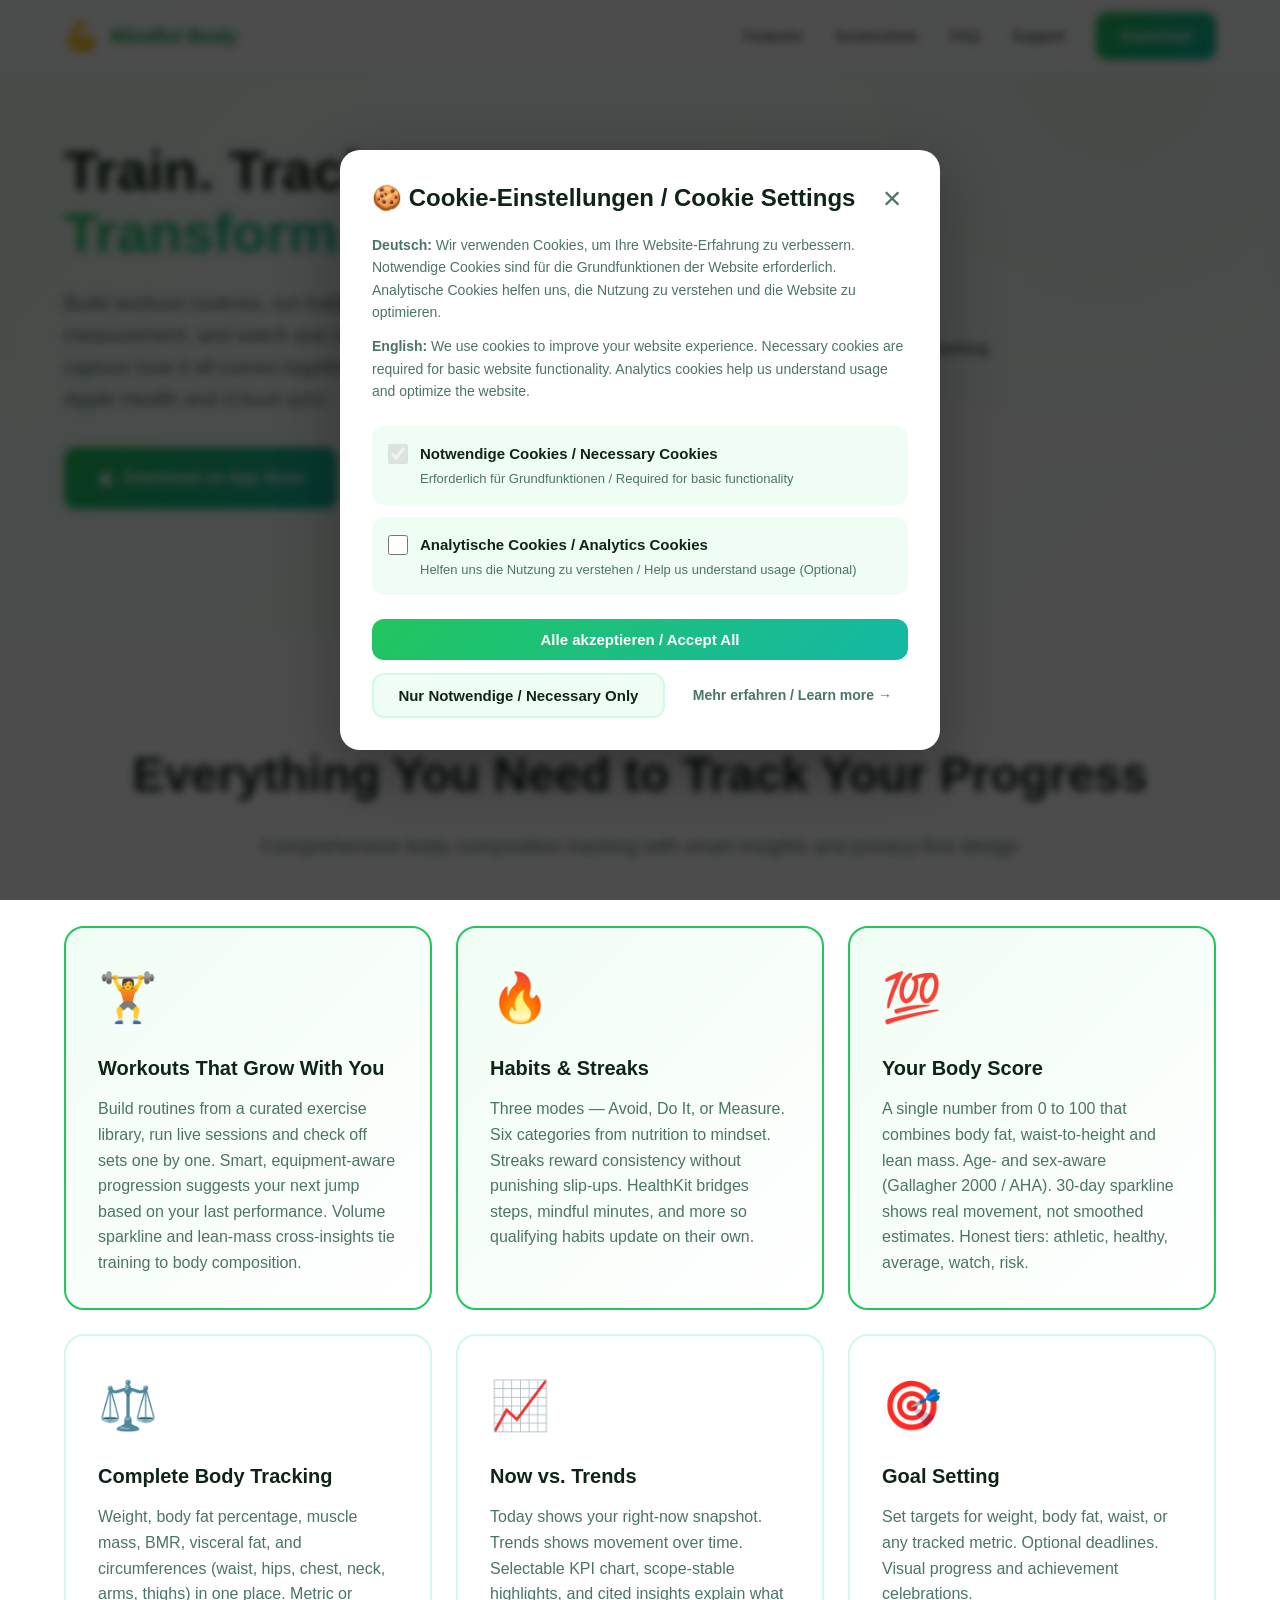
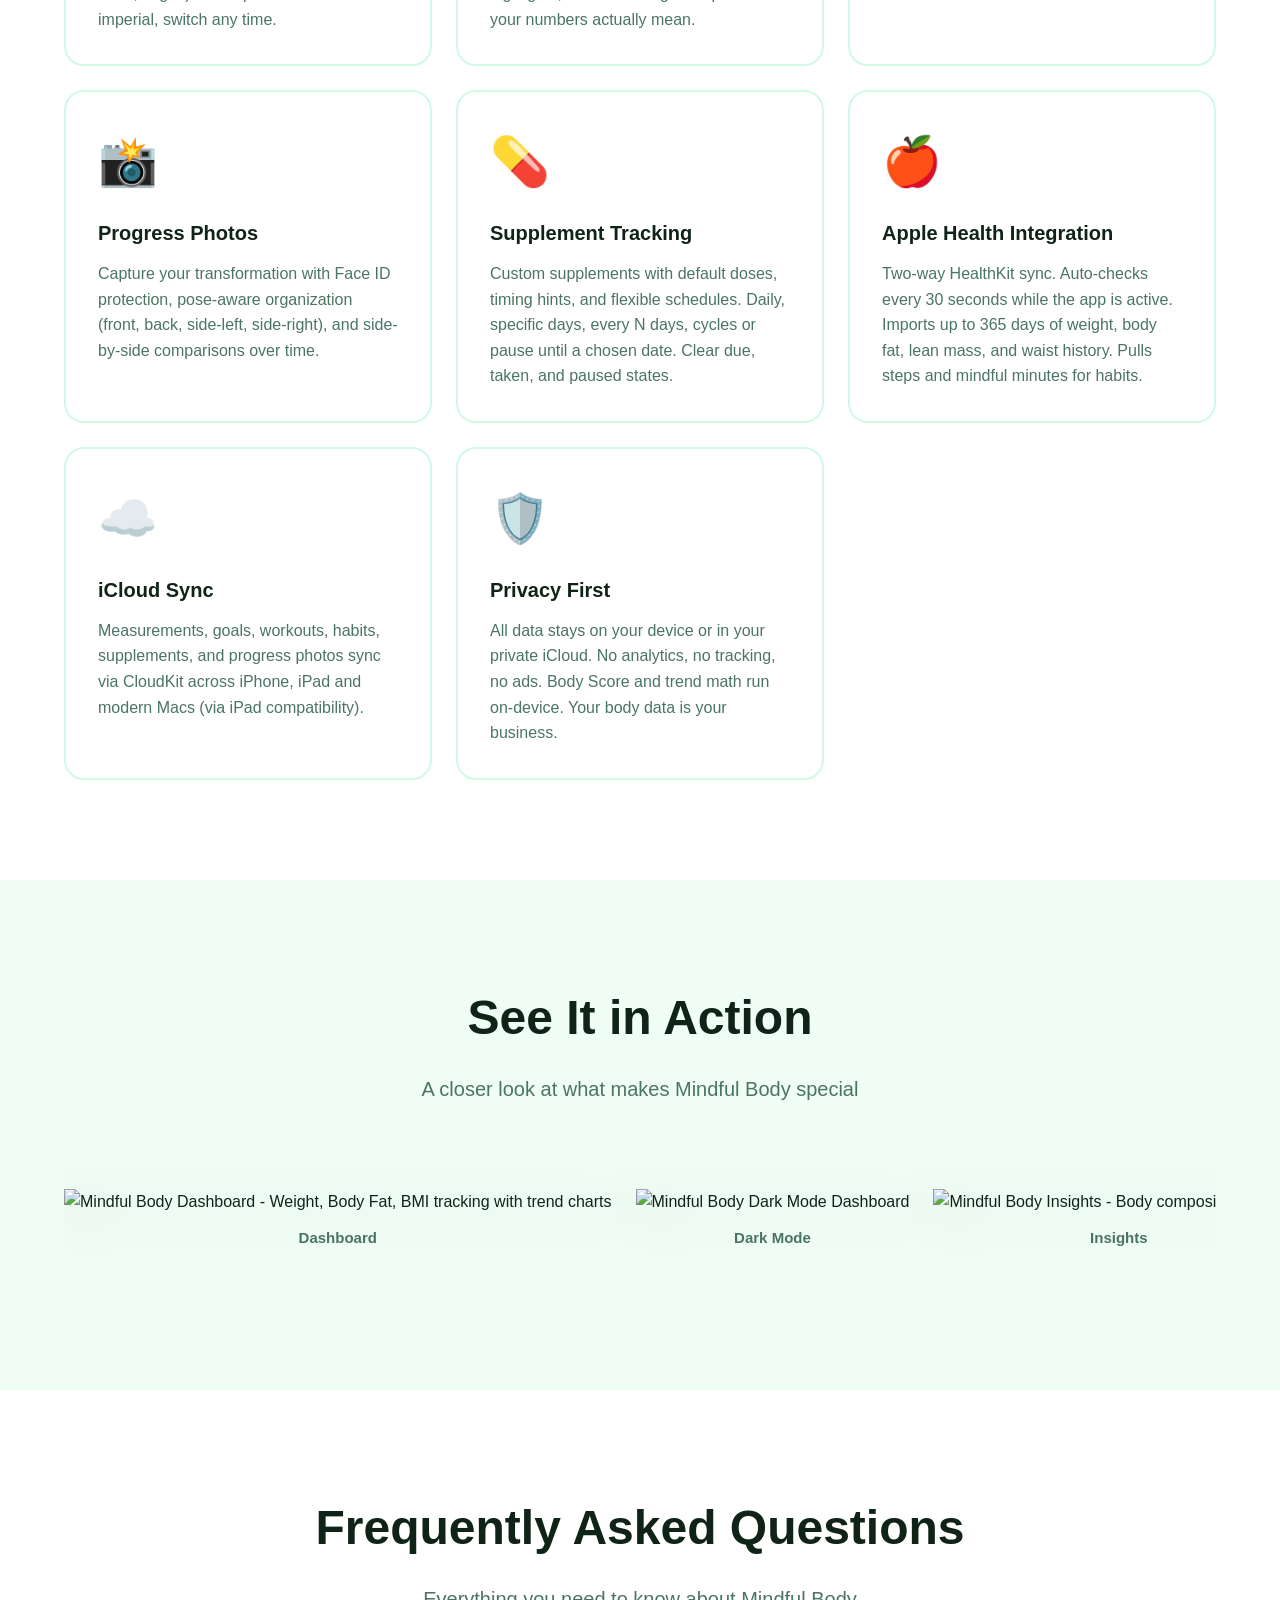
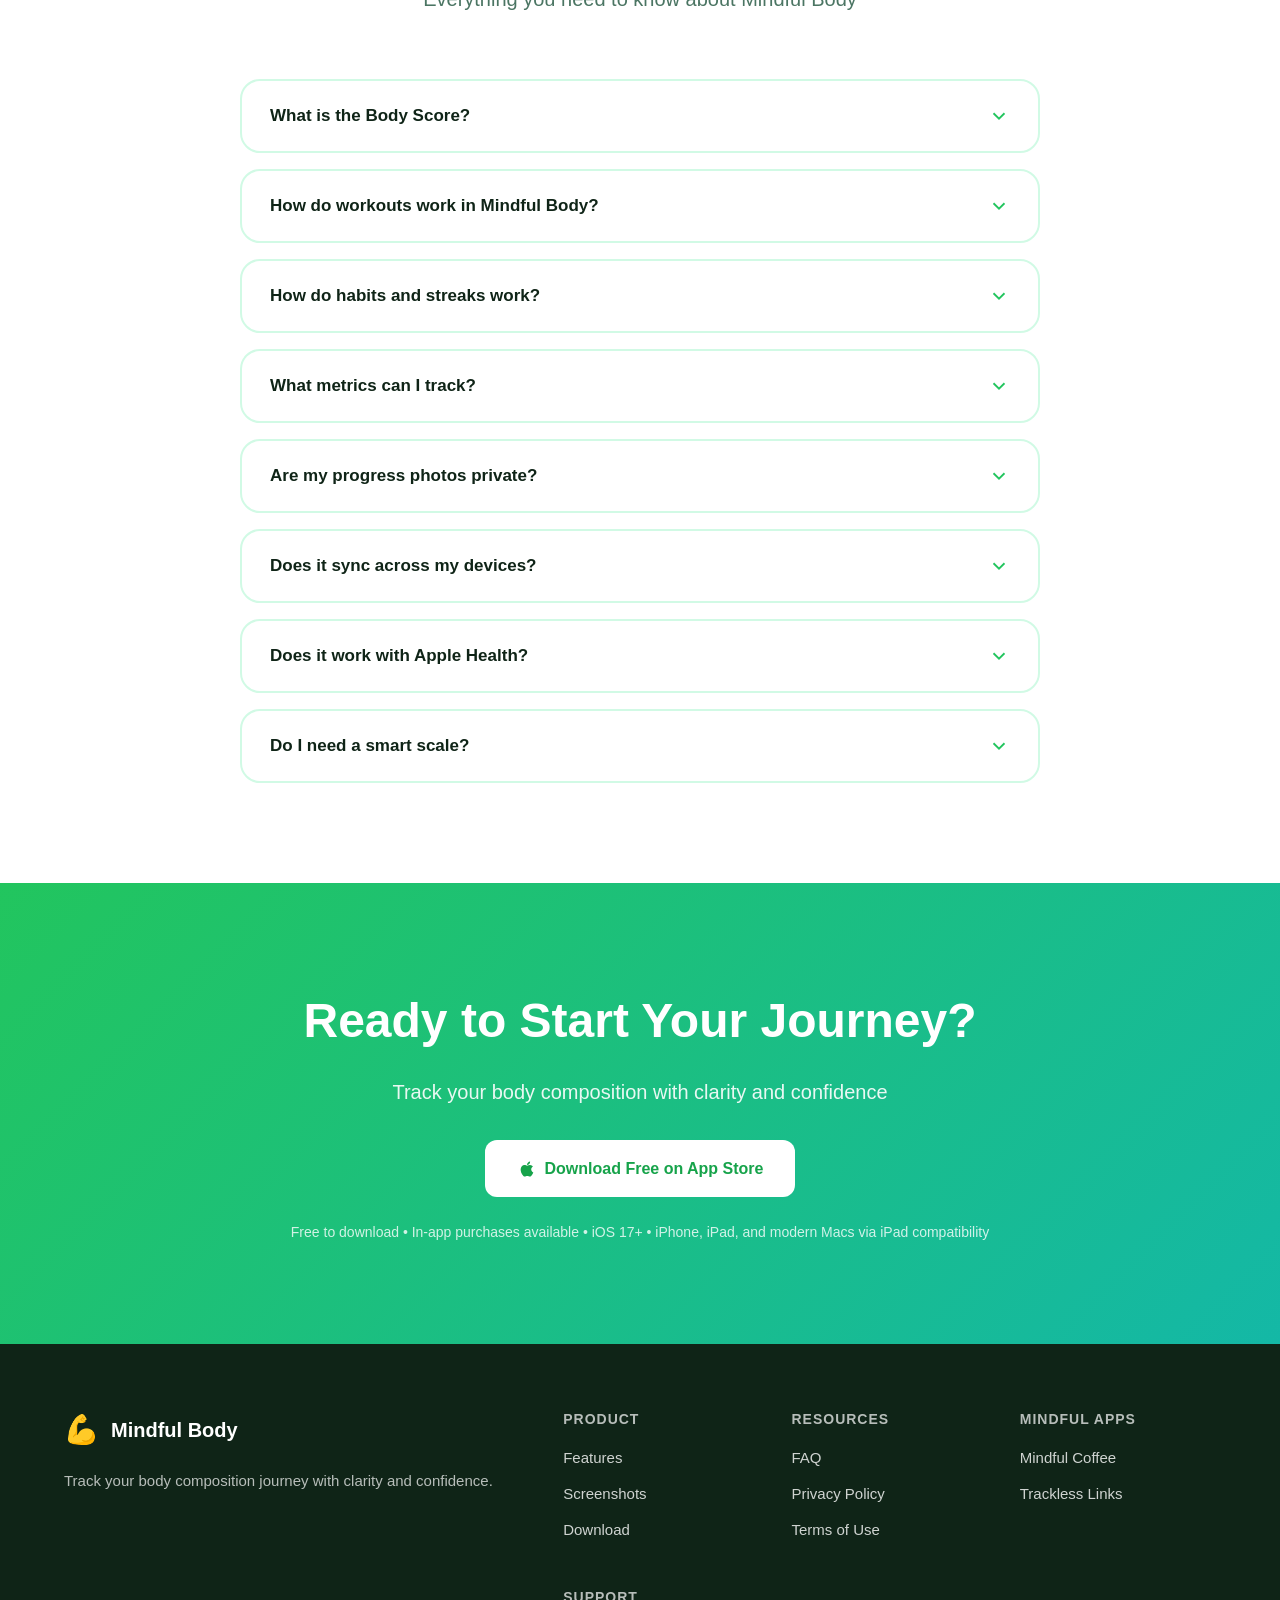
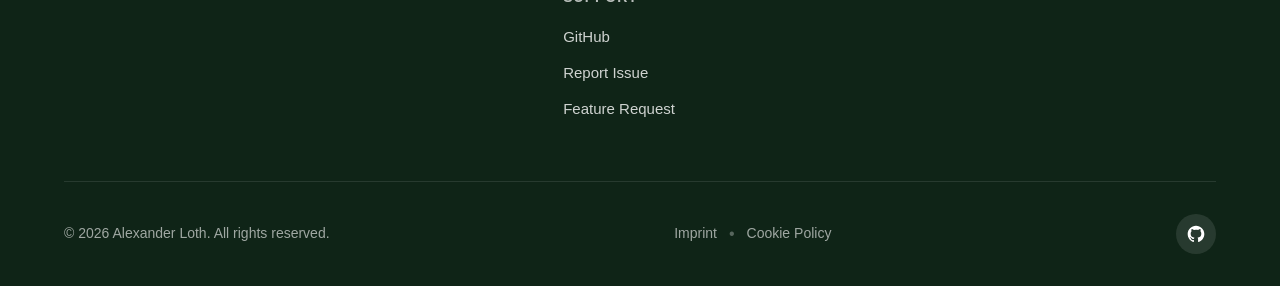
==== commit 7ab76f54: "Docs v5.6.1: lead with Workouts, Habits & Body Score; SEO sweep - README + FAQ rewritten across all " ====
--- a/docs/index.html
+++ b/docs/index.html
@@ -3,29 +3,136 @@
 <head>
     <meta charset="UTF-8">
     <meta name="viewport" content="width=device-width, initial-scale=1.0">
-    <meta name="description" content="Mindful Body - Track body composition, supplement schedules, progress photos, and Apple Health data with clarity and confidence on iOS.">
-    <meta name="keywords" content="body composition tracker, supplement tracker, supplement schedule, weight tracker, body fat tracker, muscle mass, BMR, visceral fat, progress photos, Apple Health, HealthKit, iOS app, fitness app">
+    <meta name="description" content="Mindful Body is the privacy-first iOS app for workouts, habits and body composition. Build routines, track streaks, log measurements and watch one Body Score from 0 to 100 capture how it all comes together. With Apple Health and iCloud sync.">
+    <meta name="keywords" content="workout tracker, habit tracker, body composition tracker, body score, weight tracker, body fat tracker, muscle mass, BMR, visceral fat, progress photos, supplement tracker, streaks, Apple Health, HealthKit, iOS app, fitness app, gym log, strength training">
     <meta name="author" content="Alexander Loth">
-    
+    <meta name="robots" content="index, follow, max-image-preview:large">
+    <link rel="canonical" href="https://aloth.github.io/mindful-body/">
+
     <!-- Open Graph / Facebook -->
     <meta property="og:type" content="website">
-    <meta property="og:url" content="https://github.com/aloth/mindful-body">
-    <meta property="og:title" content="Mindful Body - Body Composition Tracker for iOS">
-    <meta property="og:description" content="Track body composition, supplement schedules, progress photos, and Apple Health data with clarity and confidence.">
-    
+    <meta property="og:site_name" content="Mindful Body">
+    <meta property="og:url" content="https://aloth.github.io/mindful-body/">
+    <meta property="og:title" content="Mindful Body — Workout, Habit & Body Composition Tracker for iOS">
+    <meta property="og:description" content="Build workout routines, track habits and streaks, log measurements and watch your Body Score (0–100). Privacy-first. Apple Health & iCloud sync.">
+    <meta property="og:image" content="https://raw.githubusercontent.com/aloth/mindful-body/main/assets/images/mindful-body-body-composition-tracker-hero.jpg">
+    <meta property="og:image:alt" content="Mindful Body workout, habit and body composition tracker on iPhone">
+
     <!-- Twitter -->
     <meta property="twitter:card" content="summary_large_image">
-    <meta property="twitter:url" content="https://github.com/aloth/mindful-body">
-    <meta property="twitter:title" content="Mindful Body - Body Composition Tracker for iOS">
-    <meta property="twitter:description" content="Track body composition and supplement schedules with clarity and confidence.">
-    
+    <meta property="twitter:url" content="https://aloth.github.io/mindful-body/">
+    <meta property="twitter:title" content="Mindful Body — Workout, Habit & Body Composition Tracker for iOS">
+    <meta property="twitter:description" content="Build workout routines, track habits and streaks, log measurements and watch your Body Score (0–100). Privacy-first. Apple Health & iCloud sync.">
+    <meta property="twitter:image" content="https://raw.githubusercontent.com/aloth/mindful-body/main/assets/images/mindful-body-body-composition-tracker-hero.jpg">
+    <meta property="twitter:creator" content="@xlth">
+
     <!-- Apple -->
     <meta name="apple-mobile-web-app-capable" content="yes">
     <meta name="apple-mobile-web-app-status-bar-style" content="black-translucent">
-    
-    <title>Mindful Body - Body Composition Tracker for iOS</title>
-    
+
+    <title>Mindful Body — Workout, Habit & Body Composition Tracker for iOS</title>
+
     <link rel="stylesheet" href="styles.css">
+
+    <!-- Structured Data: SoftwareApplication -->
+    <script type="application/ld+json">
+    {
+      "@context": "https://schema.org",
+      "@type": "SoftwareApplication",
+      "name": "Mindful Body",
+      "alternateName": "Mindful Body: Train & Track",
+      "description": "Workout tracker, habit tracker and body composition app for iPhone, iPad and Mac. Build routines, run live sessions, track habits and streaks, log measurements and see your Body Score (0–100). Privacy-first with Apple Health and iCloud sync.",
+      "applicationCategory": "HealthApplication",
+      "applicationSubCategory": "Fitness",
+      "operatingSystem": "iOS 17+",
+      "url": "https://aloth.github.io/mindful-body/",
+      "downloadUrl": "https://apps.apple.com/app/id6760477510",
+      "image": "https://raw.githubusercontent.com/aloth/mindful-body/main/assets/images/mindful-body-body-composition-tracker-hero.jpg",
+      "author": {
+        "@type": "Person",
+        "name": "Alexander Loth",
+        "url": "https://alexloth.com"
+      },
+      "offers": {
+        "@type": "Offer",
+        "price": "0",
+        "priceCurrency": "USD",
+        "description": "Free 7-day trial. Subscription from $1.99/month or $19.99 lifetime."
+      },
+      "featureList": [
+        "Workout routines and live sessions",
+        "Smart, equipment-aware progression",
+        "Habit tracker with streaks (Avoid / Do It / Measure)",
+        "Body Score (0–100), age and sex aware",
+        "Body composition tracking (weight, body fat, muscle, BMR, visceral fat)",
+        "Circumference tracking (waist, hips, chest, neck, arms, thighs)",
+        "Progress photos protected by Face ID",
+        "Supplement tracking with flexible schedules",
+        "Two-way Apple Health (HealthKit) integration",
+        "iCloud (CloudKit) sync across devices",
+        "Metric and imperial units",
+        "Localized in English, German, Spanish, French, Japanese, Chinese"
+      ]
+    }
+    </script>
+
+    <!-- Structured Data: FAQPage -->
+    <script type="application/ld+json">
+    {
+      "@context": "https://schema.org",
+      "@type": "FAQPage",
+      "mainEntity": [
+        {
+          "@type": "Question",
+          "name": "What is the Body Score?",
+          "acceptedAnswer": {
+            "@type": "Answer",
+            "text": "The Body Score is a single number from 0 to 100 that combines body fat percentage, waist-to-height ratio and lean mass index. It is age- and sex-aware (calibrated against Gallagher 2000 / AHA references) and includes a 30-day trend bonus. Honest tiers: Athletic 85+, Healthy 70–84, Average 55–69, Watch 40–54, Risk under 40."
+          }
+        },
+        {
+          "@type": "Question",
+          "name": "How do workouts work in Mindful Body?",
+          "acceptedAnswer": {
+            "@type": "Answer",
+            "text": "Build routines from a curated exercise library or start from sample studio plans, then run live sessions and check off sets one by one. After each session the app suggests the next jump using equipment-aware increments (2.5 kg for barbell/machine/cable, 1.0 kg for dumbbell/kettlebell). Metric or imperial display, kg storage so history stays consistent."
+          }
+        },
+        {
+          "@type": "Question",
+          "name": "How do habits and streaks work?",
+          "acceptedAnswer": {
+            "@type": "Answer",
+            "text": "Habits come in three modes: Avoid (e.g. No alcohol), Do It (e.g. daily walk), or Measure (e.g. 10,000 steps). Pick from curated templates across nutrition, recovery, movement, mindset, and substance categories or create your own. Streaks reward consistency without punishing slip-ups, and HealthKit can update qualifying habits automatically."
+          }
+        },
+        {
+          "@type": "Question",
+          "name": "Are my progress photos private?",
+          "acceptedAnswer": {
+            "@type": "Answer",
+            "text": "Yes. Progress photos are protected by Face ID or Touch ID and stored in the app's private container, never in your camera roll. They sync only through your private iCloud account (CloudKit) and are never shared with third parties."
+          }
+        },
+        {
+          "@type": "Question",
+          "name": "Does Mindful Body work with Apple Health?",
+          "acceptedAnswer": {
+            "@type": "Answer",
+            "text": "Yes. Two-way HealthKit integration reads weight, body fat, lean mass, waist, steps and mindful minutes from Apple Health, auto-checks every 30 seconds while the app is active, imports up to 365 days of history in one tap, and writes your logged data back to Health."
+          }
+        },
+        {
+          "@type": "Question",
+          "name": "Does it sync across my devices?",
+          "acceptedAnswer": {
+            "@type": "Answer",
+            "text": "Yes. iCloud / CloudKit syncs measurements, goals, workouts, habits, supplement logs and progress photos across iPhone, iPad and modern Macs via iPad compatibility, as long as you are signed into the same Apple ID."
+          }
+        }
+      ]
+    }
+    </script>
 </head>
 <body>
     <!-- Navigation -->
@@ -60,11 +167,11 @@
             <div class="hero-content">
                 <div class="hero-text">
                     <h1 class="hero-title">
-                        Track Your Body,<br>
-                        <span class="gradient-text">Master Your Health</span>
+                        Train. Track.<br>
+                        <span class="gradient-text">Transform.</span>
                     </h1>
                     <p class="hero-subtitle">
-                        Track your body composition journey with clarity and confidence. From weight and body fat to supplement schedules, progress photos, and smart insights — everything you need to reach your goals.
+                        Build workout routines, run habits and streaks, log every measurement, and watch one number, your Body Score, capture how it all comes together. Privacy-first, ad-free, with Apple Health and iCloud sync.
                     </p>
                     <div class="hero-buttons">
                         <a href="https://apps.apple.com/app/id6760477510" class="btn-primary btn-large" target="_blank">
@@ -98,45 +205,69 @@
             
             <div class="features-grid">
                 <div class="feature-card featured">
+                    <div class="feature-icon">🏋️</div>
+                    <h3 class="feature-title">Workouts That Grow With You</h3>
+                    <p class="feature-description">Build routines from a curated exercise library, run live sessions and check off sets one by one. Smart, equipment-aware progression suggests your next jump based on your last performance. Volume sparkline and lean-mass cross-insights tie training to body composition.</p>
+                </div>
+
+                <div class="feature-card featured">
+                    <div class="feature-icon">🔥</div>
+                    <h3 class="feature-title">Habits & Streaks</h3>
+                    <p class="feature-description">Three modes — Avoid, Do It, or Measure. Six categories from nutrition to mindset. Streaks reward consistency without punishing slip-ups. HealthKit bridges steps, mindful minutes, and more so qualifying habits update on their own.</p>
+                </div>
+
+                <div class="feature-card featured">
+                    <div class="feature-icon">💯</div>
+                    <h3 class="feature-title">Your Body Score</h3>
+                    <p class="feature-description">A single number from 0 to 100 that combines body fat, waist-to-height and lean mass. Age- and sex-aware (Gallagher 2000 / AHA). 30-day sparkline shows real movement, not smoothed estimates. Honest tiers: athletic, healthy, average, watch, risk.</p>
+                </div>
+
+                <div class="feature-card">
                     <div class="feature-icon">⚖️</div>
                     <h3 class="feature-title">Complete Body Tracking</h3>
-                    <p class="feature-description">Track weight, body fat percentage, muscle mass, BMR, visceral fat, and circumferences — all in one place. The most comprehensive body composition log for iOS.</p>
-                </div>
-                
+                    <p class="feature-description">Weight, body fat percentage, muscle mass, BMR, visceral fat, and circumferences (waist, hips, chest, neck, arms, thighs) in one place. Metric or imperial, switch any time.</p>
+                </div>
+
                 <div class="feature-card">
                     <div class="feature-icon">📈</div>
-                    <h3 class="feature-title">Smart Insights & Trends</h3>
-                    <p class="feature-description">Interactive charts and trend analysis help you see the big picture. Science-backed insights explain what your numbers mean and how to improve them.</p>
-                </div>
-                
+                    <h3 class="feature-title">Now vs. Trends</h3>
+                    <p class="feature-description">Today shows your right-now snapshot. Trends shows movement over time. Selectable KPI chart, scope-stable highlights, and cited insights explain what your numbers actually mean.</p>
+                </div>
+
                 <div class="feature-card">
                     <div class="feature-icon">🎯</div>
                     <h3 class="feature-title">Goal Setting</h3>
-                    <p class="feature-description">Set flexible goals for any metric with deadline tracking. Whether you're aiming to lose fat, gain muscle, or hit a specific weight — Mindful Body keeps you on track.</p>
-                </div>
-                
+                    <p class="feature-description">Set targets for weight, body fat, waist, or any tracked metric. Optional deadlines. Visual progress and achievement celebrations.</p>
+                </div>
+
                 <div class="feature-card">
                     <div class="feature-icon">📸</div>
                     <h3 class="feature-title">Progress Photos</h3>
-                    <p class="feature-description">Document your transformation with progress photos. Protected by Face ID/Touch ID, organized by pose categories, and synced securely via iCloud.</p>
-                </div>
-                
+                    <p class="feature-description">Capture your transformation with Face ID protection, pose-aware organization (front, back, side-left, side-right), and side-by-side comparisons over time.</p>
+                </div>
+
                 <div class="feature-card">
                     <div class="feature-icon">💊</div>
                     <h3 class="feature-title">Supplement Tracking</h3>
-                    <p class="feature-description">Create custom supplements with default doses, timing hints, and flexible schedules. Plan them daily, on specific days, every N days, in cycles, or pause them until a chosen date — with clear due, taken, and paused states.</p>
-                </div>
-                
+                    <p class="feature-description">Custom supplements with default doses, timing hints, and flexible schedules. Daily, specific days, every N days, cycles or pause until a chosen date. Clear due, taken, and paused states.</p>
+                </div>
+
                 <div class="feature-card">
                     <div class="feature-icon">🍎</div>
                     <h3 class="feature-title">Apple Health Integration</h3>
-                    <p class="feature-description">Two-way sync with HealthKit keeps all your health data in one place. Read and write body measurements seamlessly, auto-check Apple Health every 30 seconds while the app is active, and import weight, body fat, lean mass, and waist history.</p>
-                </div>
-                
+                    <p class="feature-description">Two-way HealthKit sync. Auto-checks every 30 seconds while the app is active. Imports up to 365 days of weight, body fat, lean mass, and waist history. Pulls steps and mindful minutes for habits.</p>
+                </div>
+
                 <div class="feature-card">
                     <div class="feature-icon">☁️</div>
                     <h3 class="feature-title">iCloud Sync</h3>
-                    <p class="feature-description">Your data follows you everywhere. Seamless multi-device sync via CloudKit keeps your iPhone, iPad, and modern Macs via iPad compatibility in sync automatically.</p>
+                    <p class="feature-description">Measurements, goals, workouts, habits, supplements, and progress photos sync via CloudKit across iPhone, iPad and modern Macs (via iPad compatibility).</p>
+                </div>
+
+                <div class="feature-card">
+                    <div class="feature-icon">🛡️</div>
+                    <h3 class="feature-title">Privacy First</h3>
+                    <p class="feature-description">All data stays on your device or in your private iCloud. No analytics, no tracking, no ads. Body Score and trend math run on-device. Your body data is your business.</p>
                 </div>
             </div>
         </div>
@@ -190,16 +321,52 @@
             <div class="faq-list">
                 <div class="faq-item">
                     <button class="faq-question" aria-expanded="false">
+                        <span>What is the Body Score?</span>
+                        <svg class="faq-icon" viewBox="0 0 24 24" fill="none" stroke="currentColor" stroke-width="2">
+                            <path d="M6 9l6 6 6-6"/>
+                        </svg>
+                    </button>
+                    <div class="faq-answer">
+                        <p>The <strong>Body Score</strong> is a single number from 0 to 100 that combines body fat percentage, waist-to-height ratio and lean mass index. It is <strong>age- and sex-aware</strong> (calibrated against Gallagher 2000 / AHA references) and includes a 30-day trend bonus. Honest tiers: Athletic 85+, Healthy 70–84, Average 55–69, Watch 40–54, Risk under 40.</p>
+                    </div>
+                </div>
+
+                <div class="faq-item">
+                    <button class="faq-question" aria-expanded="false">
+                        <span>How do workouts work in Mindful Body?</span>
+                        <svg class="faq-icon" viewBox="0 0 24 24" fill="none" stroke="currentColor" stroke-width="2">
+                            <path d="M6 9l6 6 6-6"/>
+                        </svg>
+                    </button>
+                    <div class="faq-answer">
+                        <p>Build routines from a curated exercise library or start from sample studio plans, then run a live session and check off sets one by one. After each session the app suggests the next jump using <strong>equipment-aware increments</strong> (2.5 kg for barbell, machine, cable; 1.0 kg for dumbbell, kettlebell). Metric or imperial display, kg storage so history stays consistent.</p>
+                    </div>
+                </div>
+
+                <div class="faq-item">
+                    <button class="faq-question" aria-expanded="false">
+                        <span>How do habits and streaks work?</span>
+                        <svg class="faq-icon" viewBox="0 0 24 24" fill="none" stroke="currentColor" stroke-width="2">
+                            <path d="M6 9l6 6 6-6"/>
+                        </svg>
+                    </button>
+                    <div class="faq-answer">
+                        <p>Habits come in three modes: <strong>Avoid</strong> (e.g. "No alcohol"), <strong>Do It</strong> (e.g. daily walk), or <strong>Measure</strong> (e.g. 10,000 steps). Pick from curated templates across nutrition, recovery, movement, mindset and substance categories or create your own. Streaks reward consistency without punishing slip-ups, and HealthKit can update qualifying habits automatically.</p>
+                    </div>
+                </div>
+
+                <div class="faq-item">
+                    <button class="faq-question" aria-expanded="false">
                         <span>What metrics can I track?</span>
                         <svg class="faq-icon" viewBox="0 0 24 24" fill="none" stroke="currentColor" stroke-width="2">
                             <path d="M6 9l6 6 6-6"/>
                         </svg>
                     </button>
                     <div class="faq-answer">
-                        <p>Mindful Body supports a comprehensive set of body metrics: <strong>weight</strong>, <strong>body fat percentage</strong>, <strong>muscle mass</strong>, <strong>BMR (Basal Metabolic Rate)</strong>, <strong>visceral fat level</strong>, and <strong>body circumferences</strong> (waist, hips, chest, arms, legs, and more). You can log as many or as few as you like — the app works with any smart scale or manual entry.</p>
-                    </div>
-                </div>
-                
+                        <p>A comprehensive set of body metrics: <strong>weight</strong>, <strong>body fat percentage</strong>, <strong>muscle mass</strong>, <strong>BMR</strong>, <strong>visceral fat level</strong>, and <strong>circumferences</strong> (waist, hips, chest, arms, neck, thighs). Plus workouts, habits, supplements and progress photos. Log as many or as few as you like.</p>
+                    </div>
+                </div>
+
                 <div class="faq-item">
                     <button class="faq-question" aria-expanded="false">
                         <span>Are my progress photos private?</span>
@@ -208,10 +375,10 @@
                         </svg>
                     </button>
                     <div class="faq-answer">
-                        <p>Absolutely. Progress photos are protected by <strong>Face ID or Touch ID</strong> — you need to authenticate to view them. Photos are stored securely on your device and synced via your private iCloud account (CloudKit). They are <strong>never shared with third parties</strong> and never leave your personal iCloud storage.</p>
-                    </div>
-                </div>
-                
+                        <p>Absolutely. Progress photos are protected by <strong>Face ID or Touch ID</strong>, stored in the app's private container (never in your camera roll), and synced only via your private iCloud account (CloudKit). Never shared with third parties.</p>
+                    </div>
+                </div>
+
                 <div class="faq-item">
                     <button class="faq-question" aria-expanded="false">
                         <span>Does it sync across my devices?</span>
@@ -220,10 +387,22 @@
                         </svg>
                     </button>
                     <div class="faq-answer">
-                        <p>Yes! Mindful Body uses <strong>iCloud / CloudKit</strong> for seamless multi-device sync. All your measurements, goals, and photos stay in sync across your iPhone, iPad, and modern Macs via iPad compatibility — as long as you're signed into the same Apple ID.</p>
-                    </div>
-                </div>
-                
+                        <p>Yes. <strong>iCloud / CloudKit</strong> syncs measurements, goals, workouts, habits, supplements, and progress photos across iPhone, iPad and modern Macs via iPad compatibility, as long as you are signed into the same Apple ID.</p>
+                    </div>
+                </div>
+
+                <div class="faq-item">
+                    <button class="faq-question" aria-expanded="false">
+                        <span>Does it work with Apple Health?</span>
+                        <svg class="faq-icon" viewBox="0 0 24 24" fill="none" stroke="currentColor" stroke-width="2">
+                            <path d="M6 9l6 6 6-6"/>
+                        </svg>
+                    </button>
+                    <div class="faq-answer">
+                        <p>Yes. <strong>Two-way HealthKit integration</strong> reads weight, body fat, lean mass, waist, steps and mindful minutes from Apple Health, auto-checks every 30 seconds while the app is active, imports up to 365 days of history in one tap, and writes your logged data back to Health.</p>
+                    </div>
+                </div>
+
                 <div class="faq-item">
                     <button class="faq-question" aria-expanded="false">
                         <span>Do I need a smart scale?</span>
@@ -232,31 +411,7 @@
                         </svg>
                     </button>
                     <div class="faq-answer">
-                        <p>No smart scale required! You can <strong>manually enter</strong> any metric directly in the app. If you do have a smart scale that syncs with Apple Health, Mindful Body can automatically read those measurements via HealthKit integration — making logging effortless.</p>
-                    </div>
-                </div>
-                
-                <div class="faq-item">
-                    <button class="faq-question" aria-expanded="false">
-                        <span>Can I create supplement schedules?</span>
-                        <svg class="faq-icon" viewBox="0 0 24 24" fill="none" stroke="currentColor" stroke-width="2">
-                            <path d="M6 9l6 6 6-6"/>
-                        </svg>
-                    </button>
-                    <div class="faq-answer">
-                        <p>Yes. You can schedule supplements daily, on specific days, every N days, or in cycles like X days on and Y days off. You can also pause a supplement until a chosen date. Mindful Body highlights whether a supplement is due today, already taken, not scheduled today, or currently paused.</p>
-                    </div>
-                </div>
-
-                <div class="faq-item">
-                    <button class="faq-question" aria-expanded="false">
-                        <span>Does it work with Apple Health?</span>
-                        <svg class="faq-icon" viewBox="0 0 24 24" fill="none" stroke="currentColor" stroke-width="2">
-                            <path d="M6 9l6 6 6-6"/>
-                        </svg>
-                    </button>
-                    <div class="faq-answer">
-                        <p>Yes — Mindful Body has <strong>two-way HealthKit integration</strong>. It reads body measurements from Apple Health, checks for new entries every 30 seconds while the app is active, imports up to 365 days of weight, body fat, lean mass, and waist history, and writes your logged data back to Apple Health.</p>
+                        <p>No. You can <strong>manually enter</strong> any metric. If you do have a smart scale that syncs with Apple Health, Mindful Body can read those measurements via HealthKit automatically.</p>
                     </div>
                 </div>
             </div>
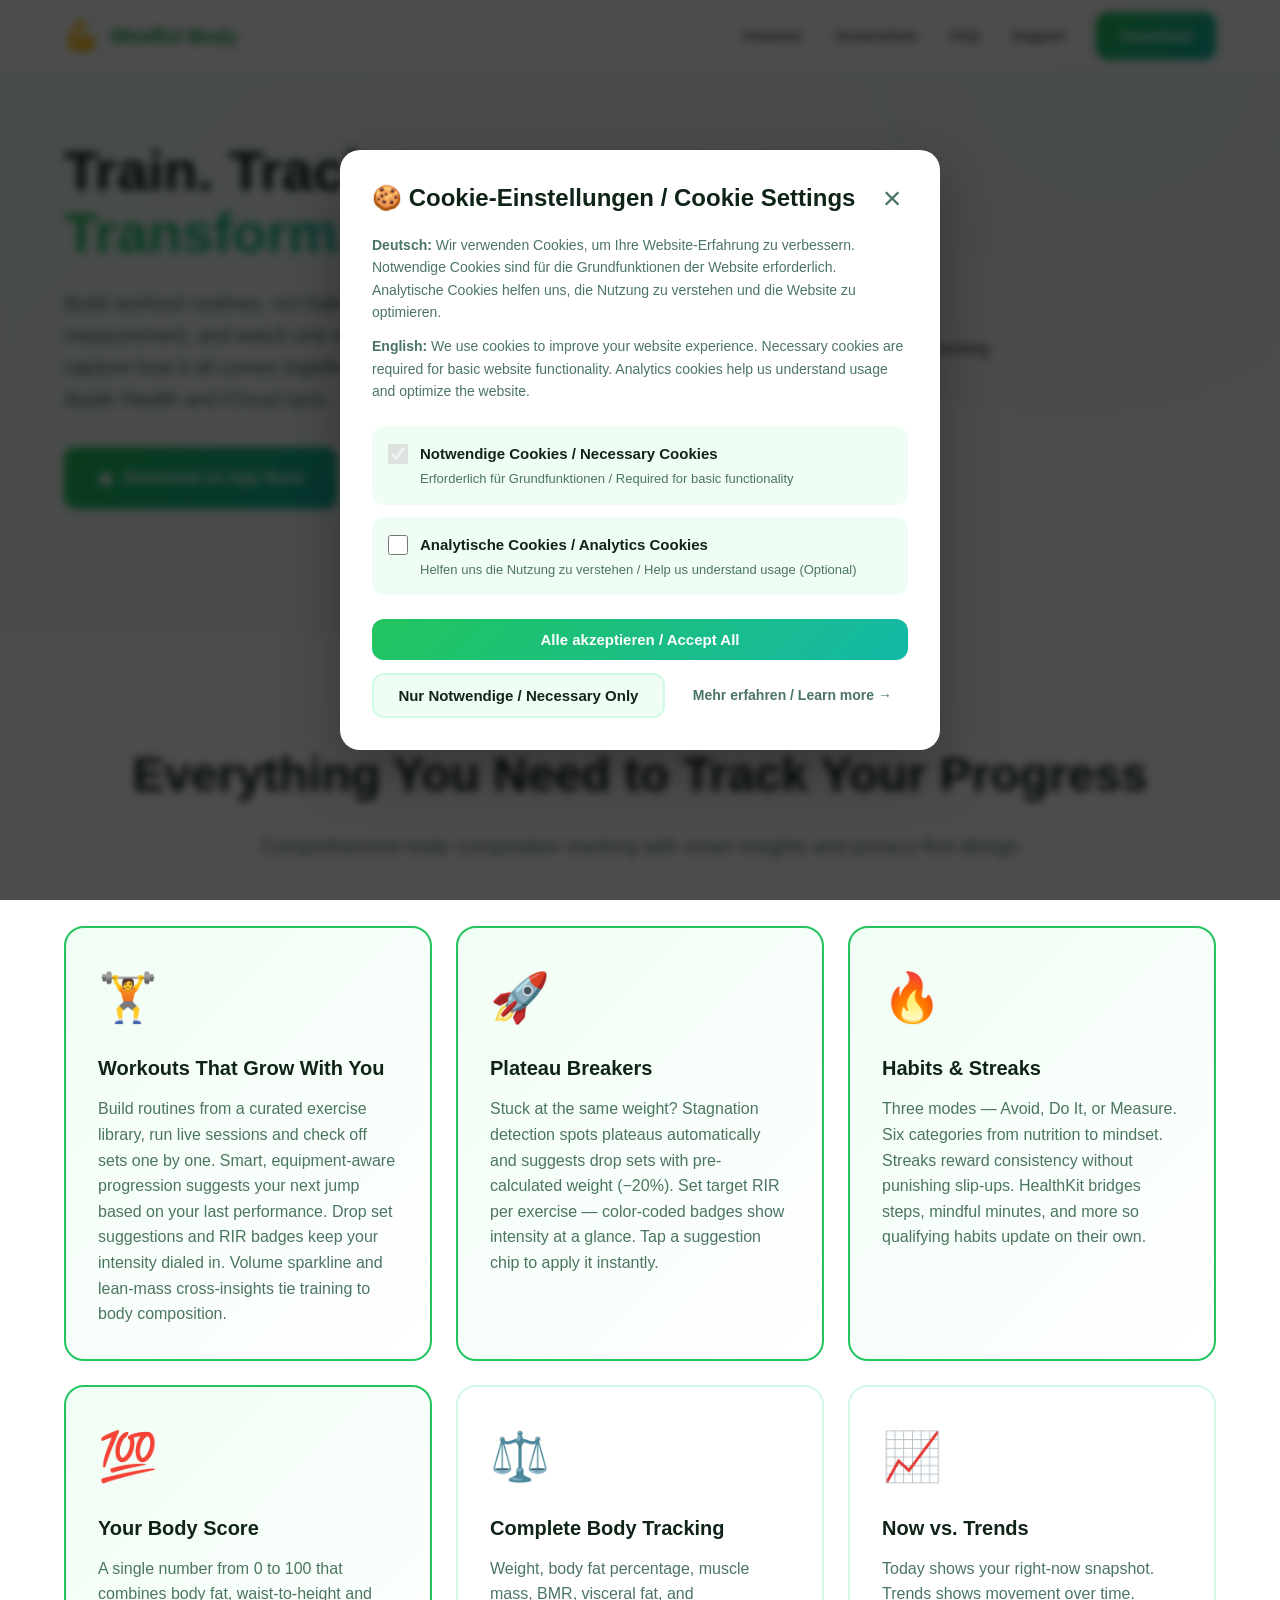
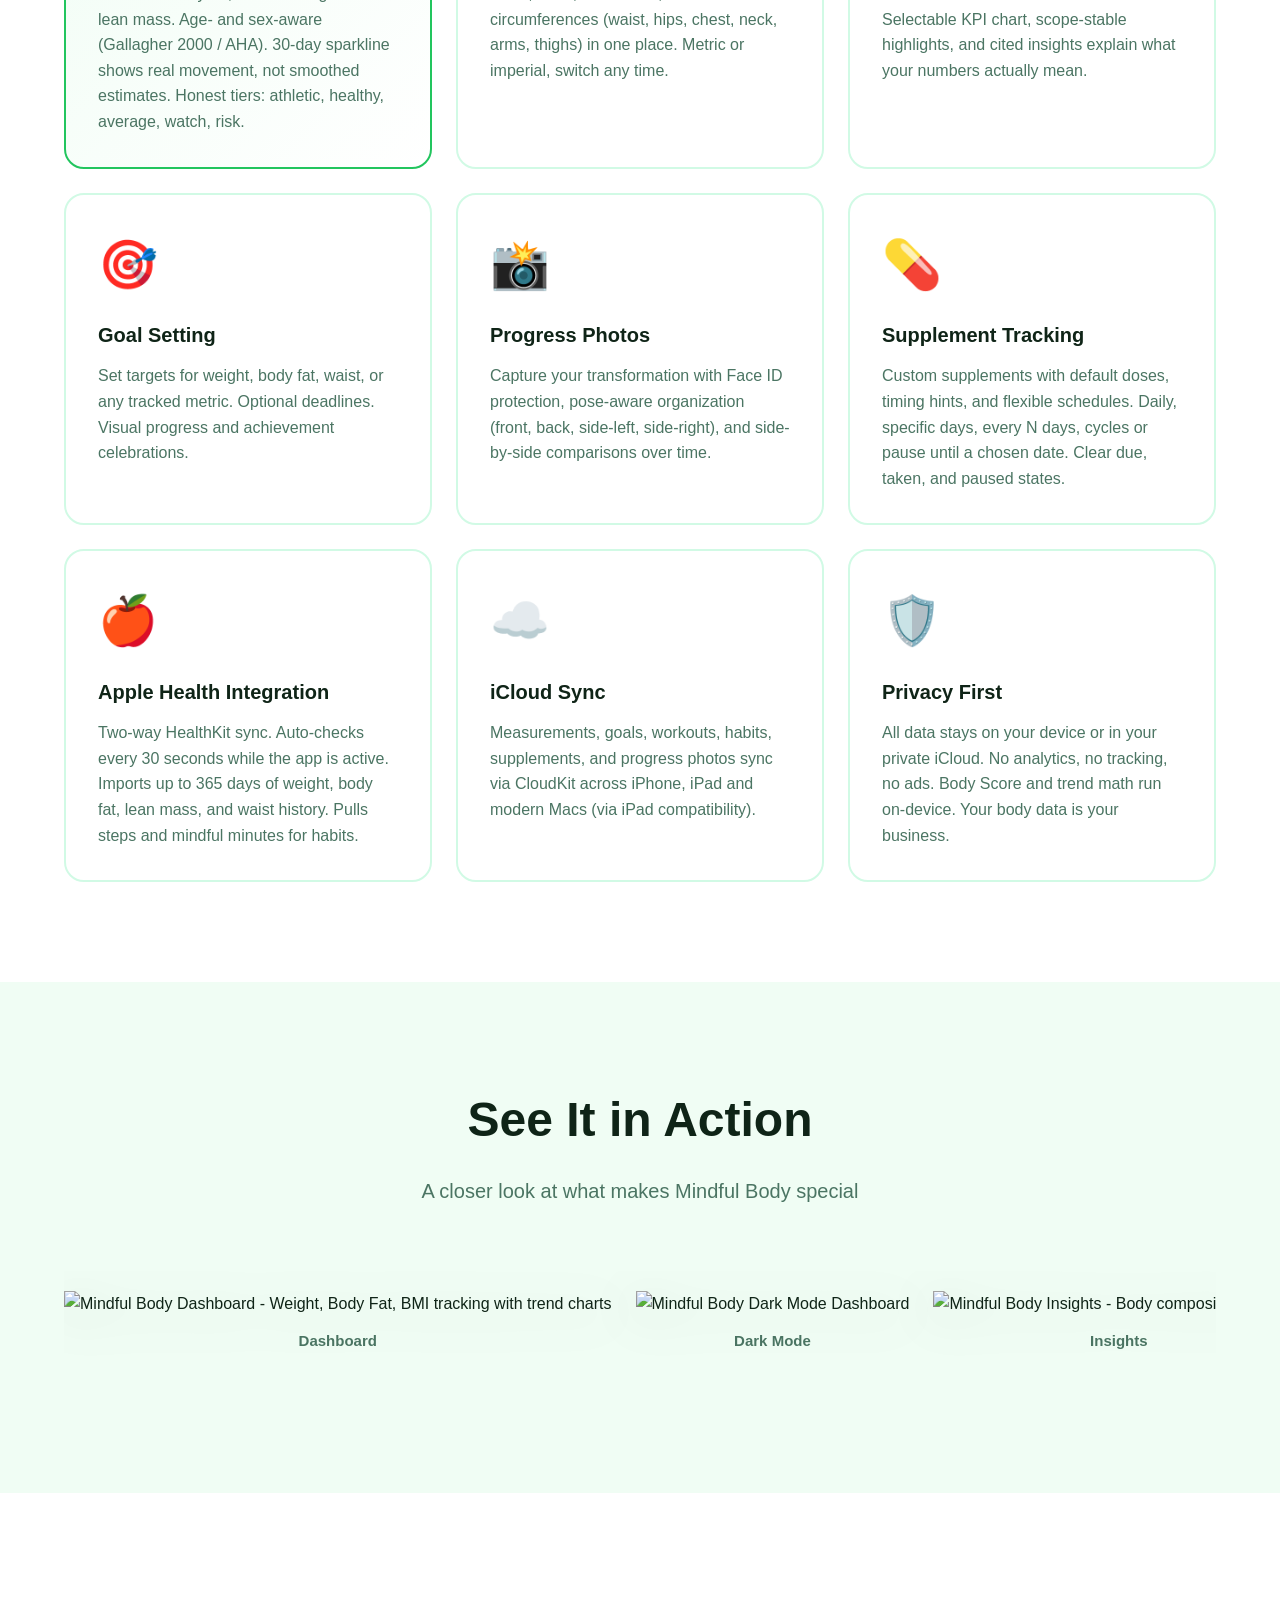
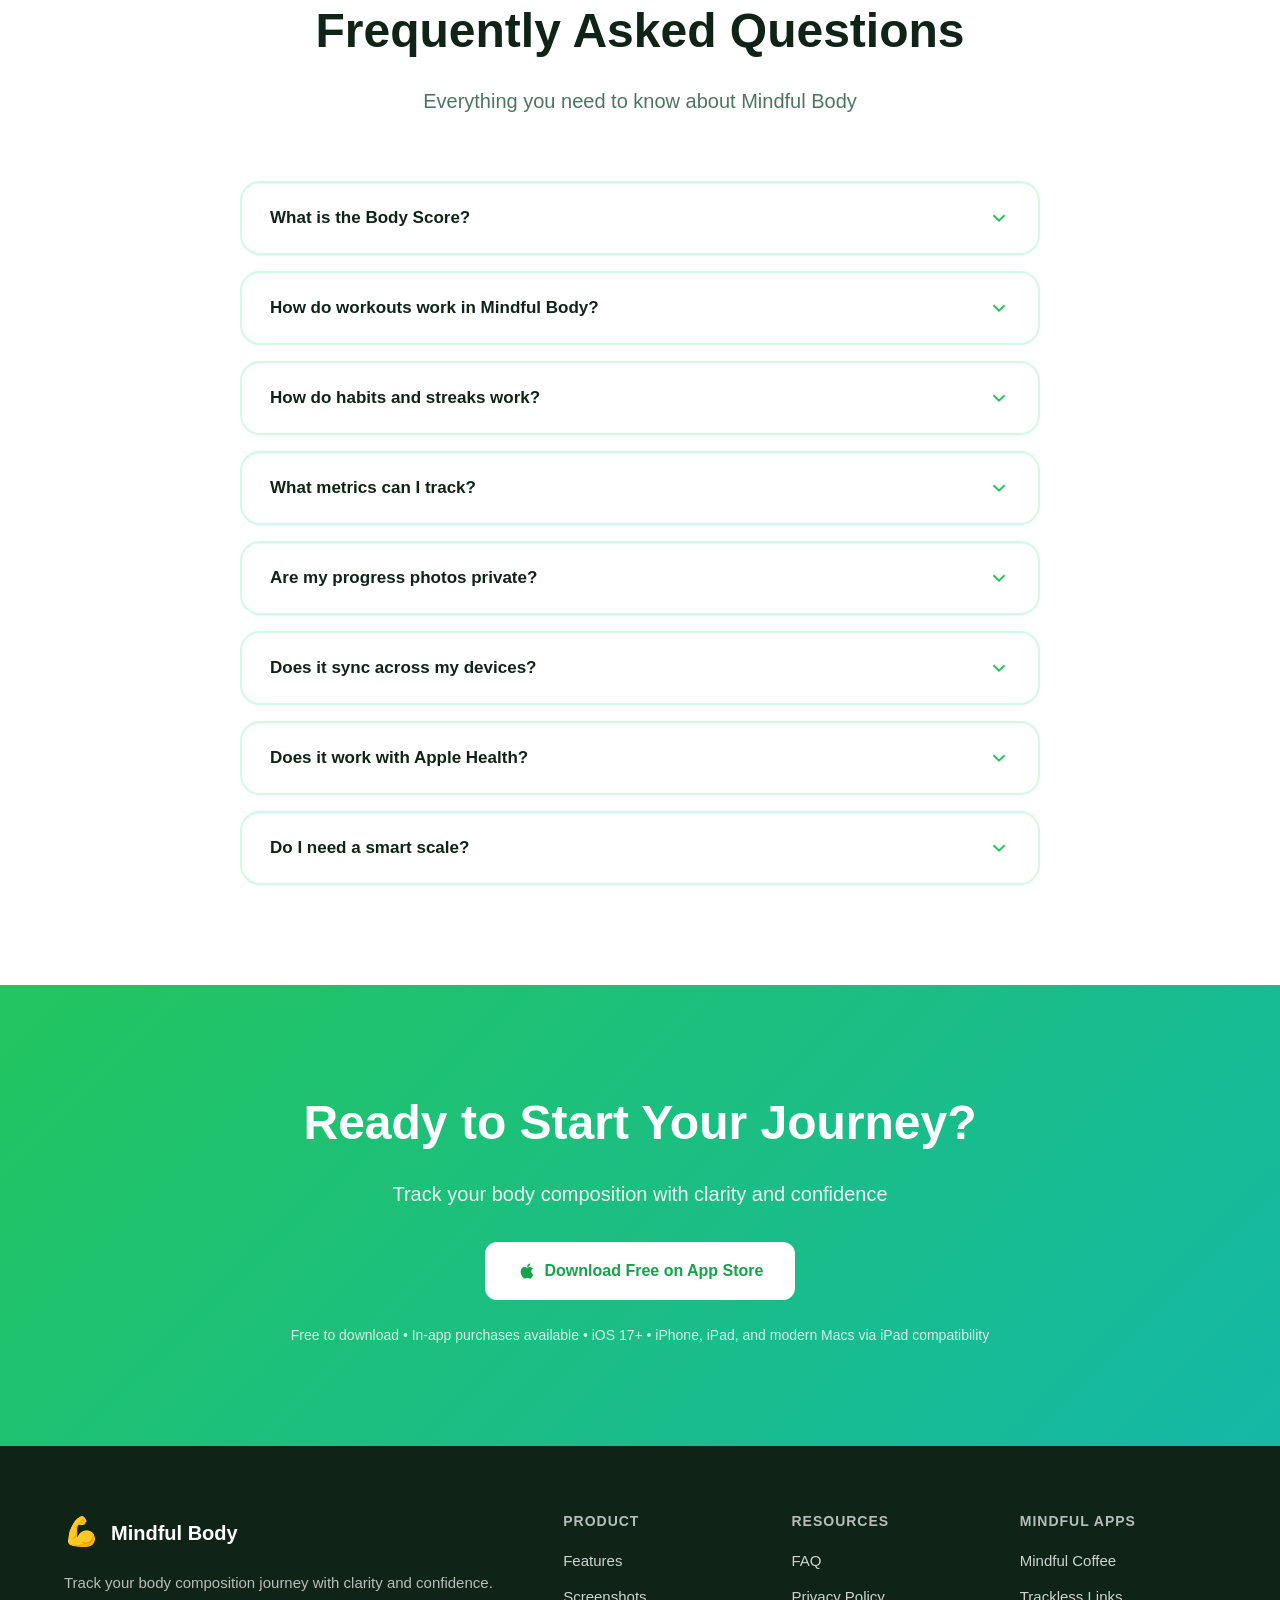
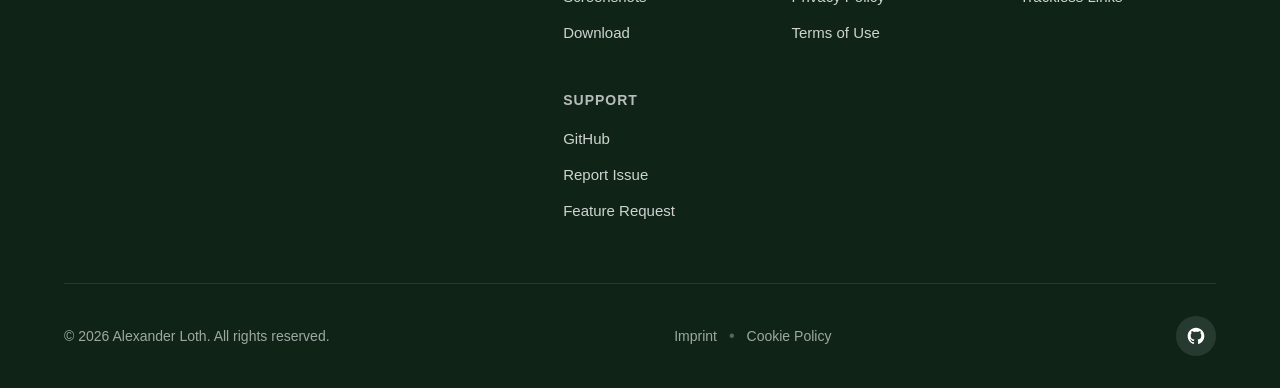
==== commit 6bfbe91a: "docs: add v5.8 features (drop sets, RIR, stagnation detection) - README (all 6 locales): add drop se" ====
--- a/docs/index.html
+++ b/docs/index.html
@@ -62,6 +62,8 @@
       "featureList": [
         "Workout routines and live sessions",
         "Smart, equipment-aware progression",
+        "Drop set suggestions with automatic stagnation detection",
+        "RIR (Reps in Reserve) badges per exercise",
         "Habit tracker with streaks (Avoid / Do It / Measure)",
         "Body Score (0–100), age and sex aware",
         "Body composition tracking (weight, body fat, muscle, BMR, visceral fat)",
@@ -71,7 +73,7 @@
         "Two-way Apple Health (HealthKit) integration",
         "iCloud (CloudKit) sync across devices",
         "Metric and imperial units",
-        "Localized in English, German, Spanish, French, Japanese, Chinese"
+        "Localized in English, German, Spanish, French, Japanese, Chinese, Italian, Korean, Norwegian, Portuguese, Swedish"
       ]
     }
     </script>
@@ -128,6 +130,30 @@
           "acceptedAnswer": {
             "@type": "Answer",
             "text": "Yes. iCloud / CloudKit syncs measurements, goals, workouts, habits, supplement logs and progress photos across iPhone, iPad and modern Macs via iPad compatibility, as long as you are signed into the same Apple ID."
+          }
+        },
+        {
+          "@type": "Question",
+          "name": "What are drop sets and how does Mindful Body use them?",
+          "acceptedAnswer": {
+            "@type": "Answer",
+            "text": "A drop set means finishing your last working set, immediately reducing the weight by about 20 percent, and repping to near failure without rest. It is a proven plateau-breaker for hypertrophy. Mindful Body detects when an exercise has stagnated at the same weight for multiple sessions and suggests a drop set with the exact reduced weight right inside your live workout session. Tap the suggestion and the drop set is added automatically."
+          }
+        },
+        {
+          "@type": "Question",
+          "name": "What is RIR (Reps in Reserve) and how does the app use it?",
+          "acceptedAnswer": {
+            "@type": "Answer",
+            "text": "RIR stands for Reps in Reserve, meaning how many reps you could still do after finishing a set. RIR 2 means you stopped with two reps left. Lower RIR equals higher intensity and more stimulus for growth. Mindful Body lets you set a target RIR per exercise, suggests values based on movement type (compound vs isolation), and shows it as a color-coded badge during your workout."
+          }
+        },
+        {
+          "@type": "Question",
+          "name": "How does stagnation detection work?",
+          "acceptedAnswer": {
+            "@type": "Answer",
+            "text": "Mindful Body tracks your top working weight per exercise across sessions. When it detects you have been stuck at the same weight for multiple sessions in a row, it flags the exercise as stagnating and suggests a drop set to break through the plateau. The suggestion appears as a tappable chip in your workout alongside the existing smart progression system."
           }
         }
       ]
@@ -207,7 +233,13 @@
                 <div class="feature-card featured">
                     <div class="feature-icon">🏋️</div>
                     <h3 class="feature-title">Workouts That Grow With You</h3>
-                    <p class="feature-description">Build routines from a curated exercise library, run live sessions and check off sets one by one. Smart, equipment-aware progression suggests your next jump based on your last performance. Volume sparkline and lean-mass cross-insights tie training to body composition.</p>
+                    <p class="feature-description">Build routines from a curated exercise library, run live sessions and check off sets one by one. Smart, equipment-aware progression suggests your next jump based on your last performance. Drop set suggestions and RIR badges keep your intensity dialed in. Volume sparkline and lean-mass cross-insights tie training to body composition.</p>
+                </div>
+
+                <div class="feature-card featured">
+                    <div class="feature-icon">🚀</div>
+                    <h3 class="feature-title">Plateau Breakers</h3>
+                    <p class="feature-description">Stuck at the same weight? Stagnation detection spots plateaus automatically and suggests drop sets with pre-calculated weight (−20%). Set target RIR per exercise — color-coded badges show intensity at a glance. Tap a suggestion chip to apply it instantly.</p>
                 </div>
 
                 <div class="feature-card featured">
